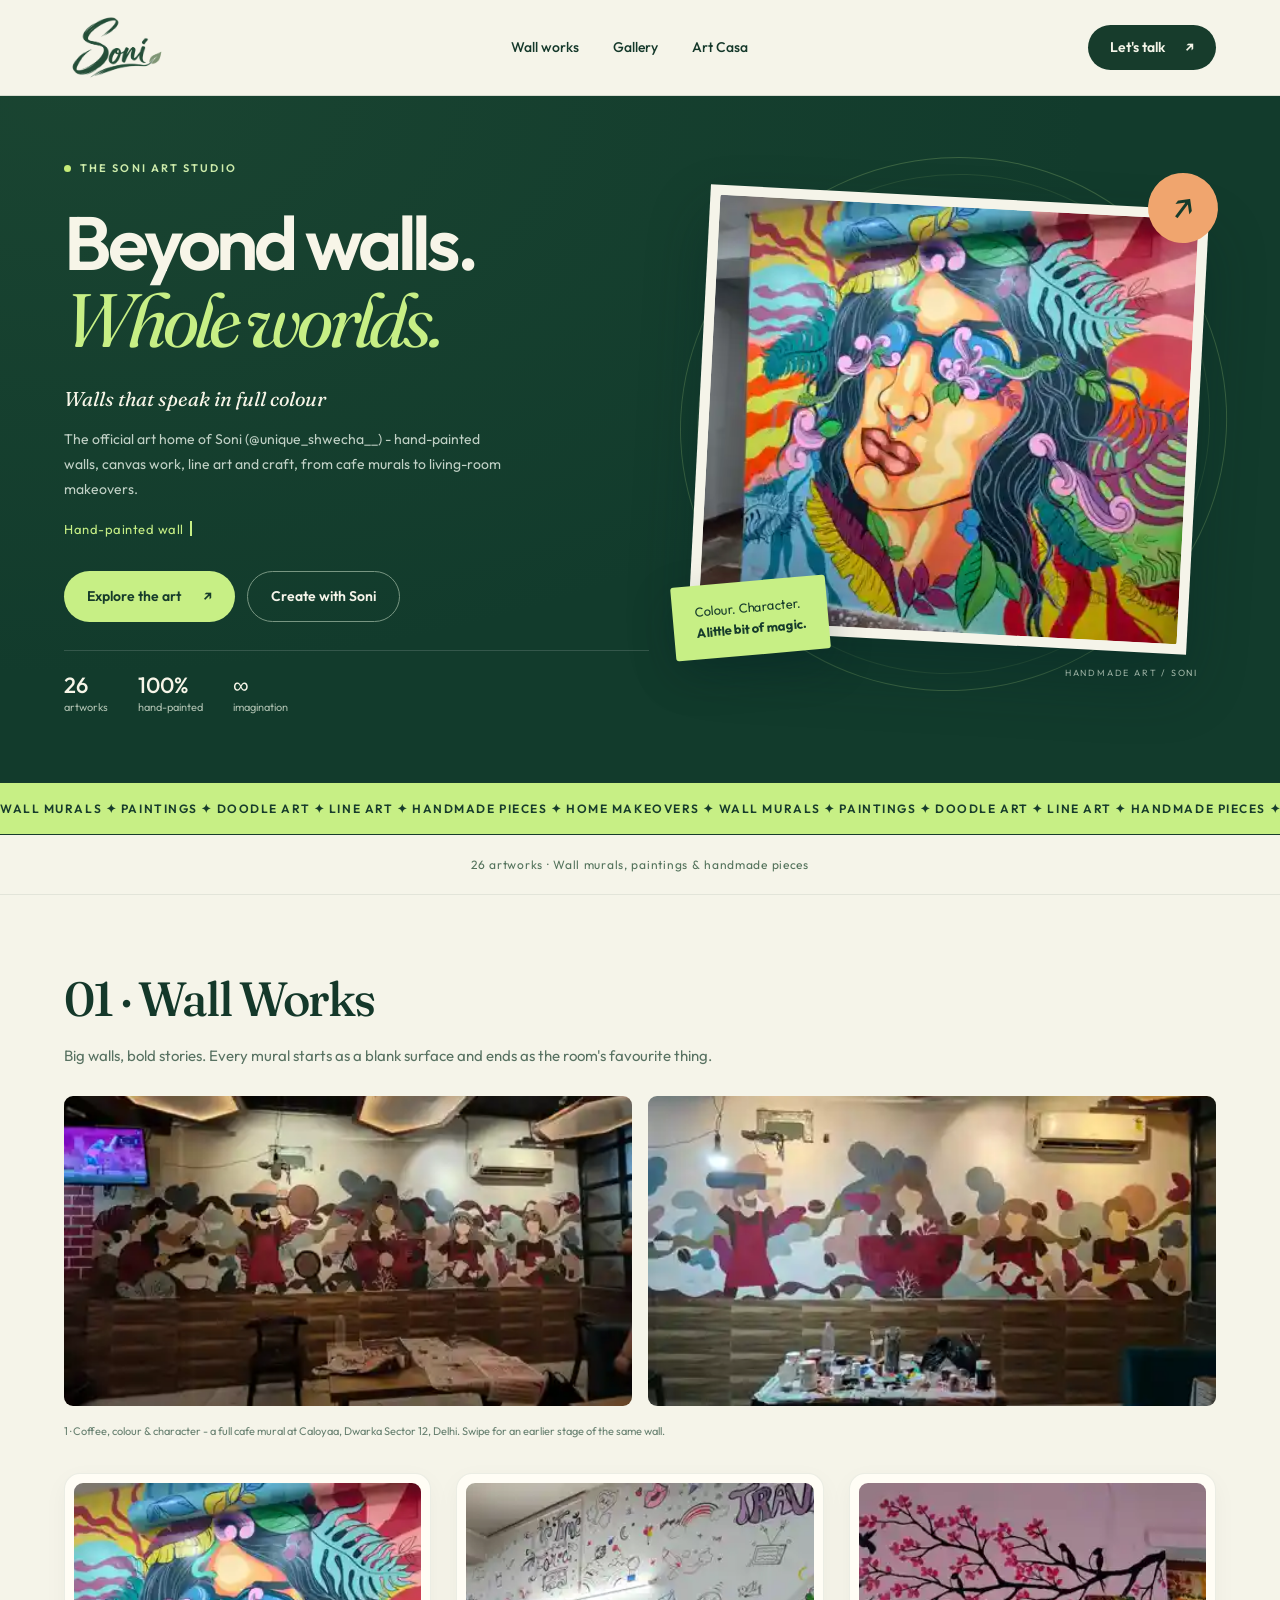
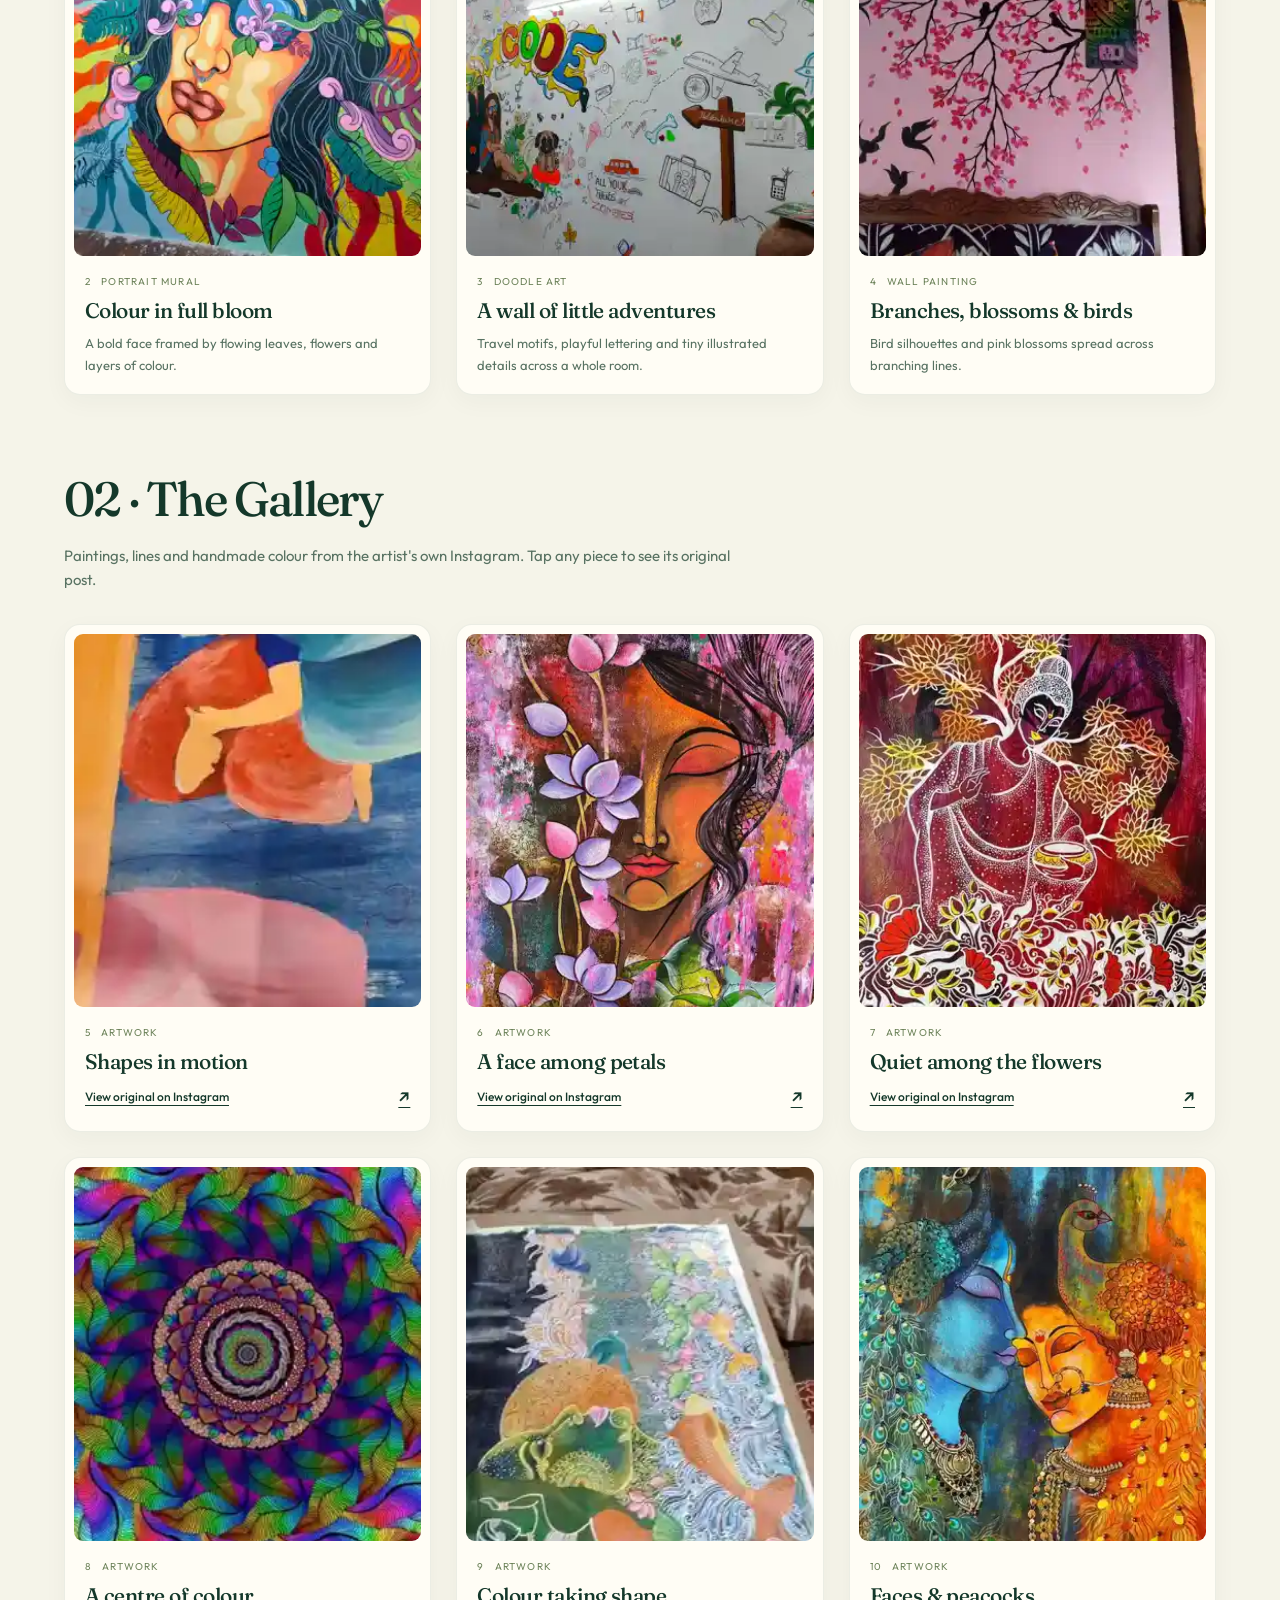
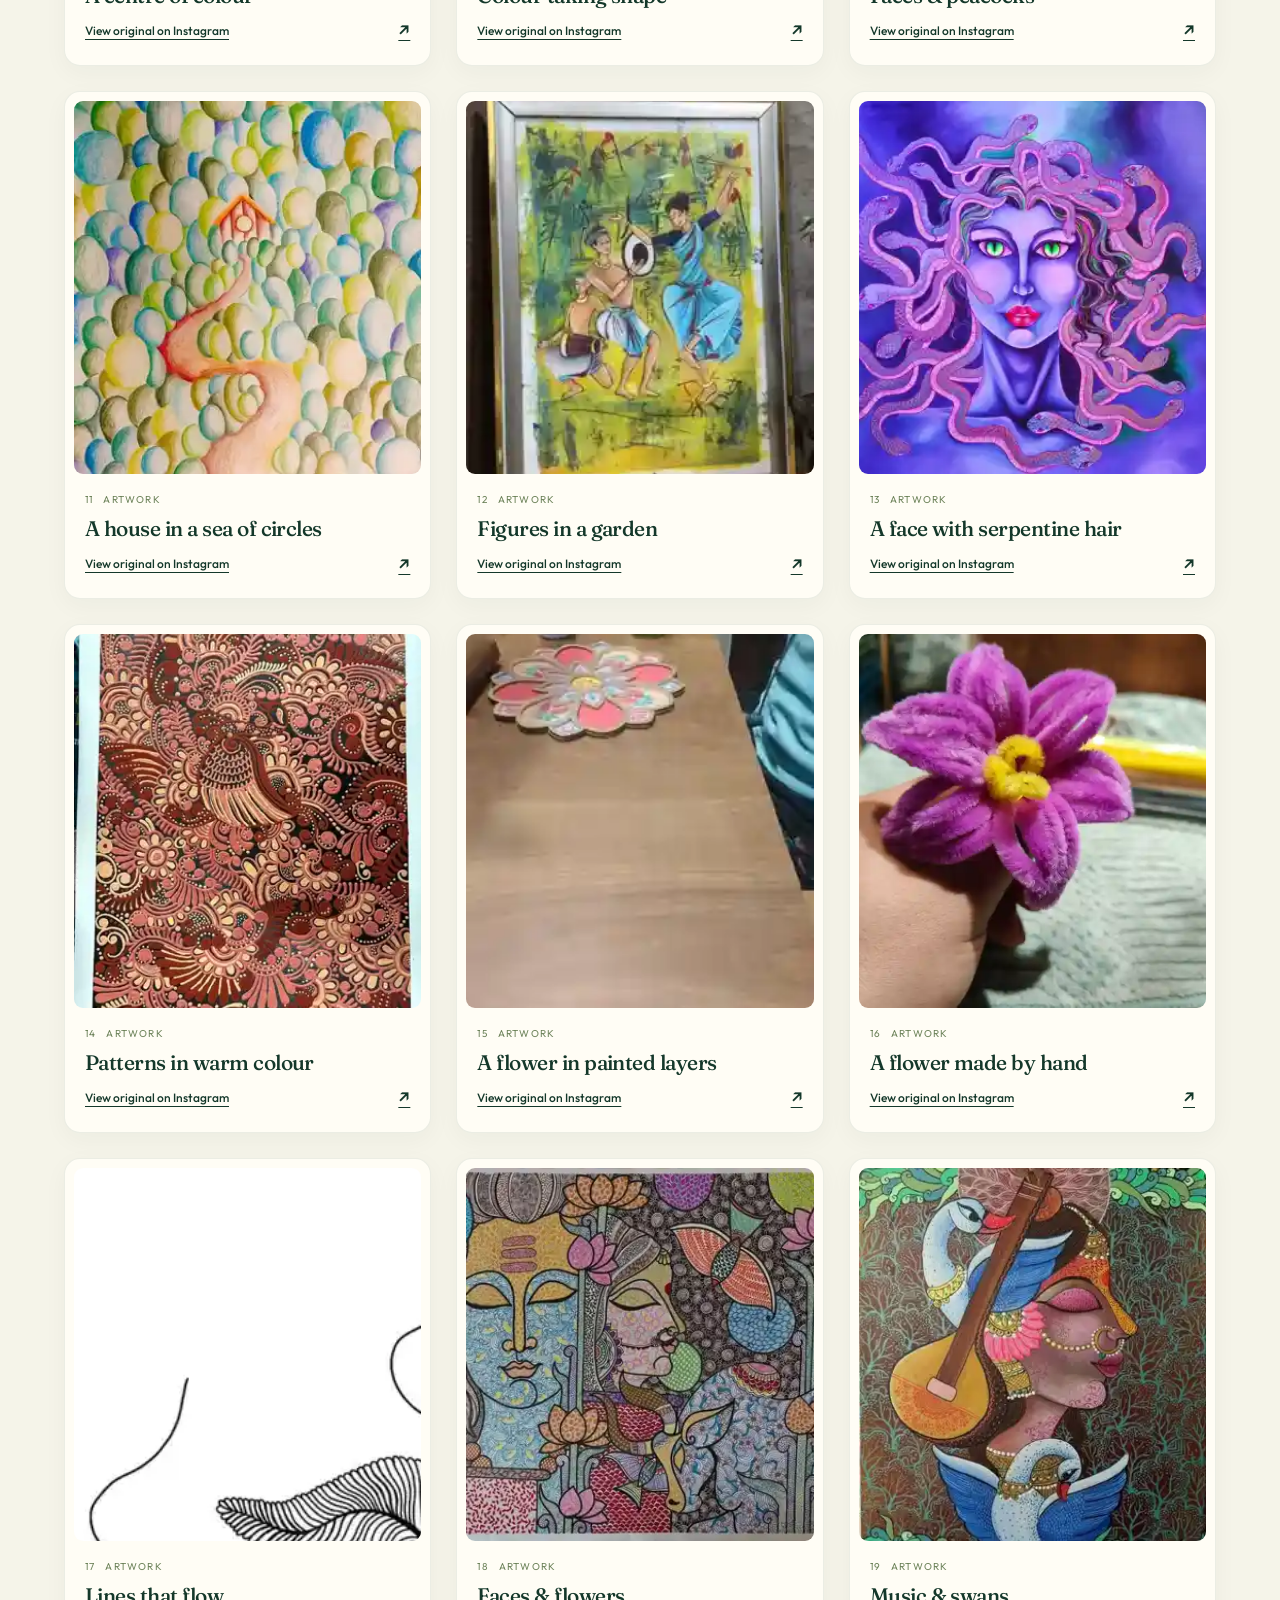
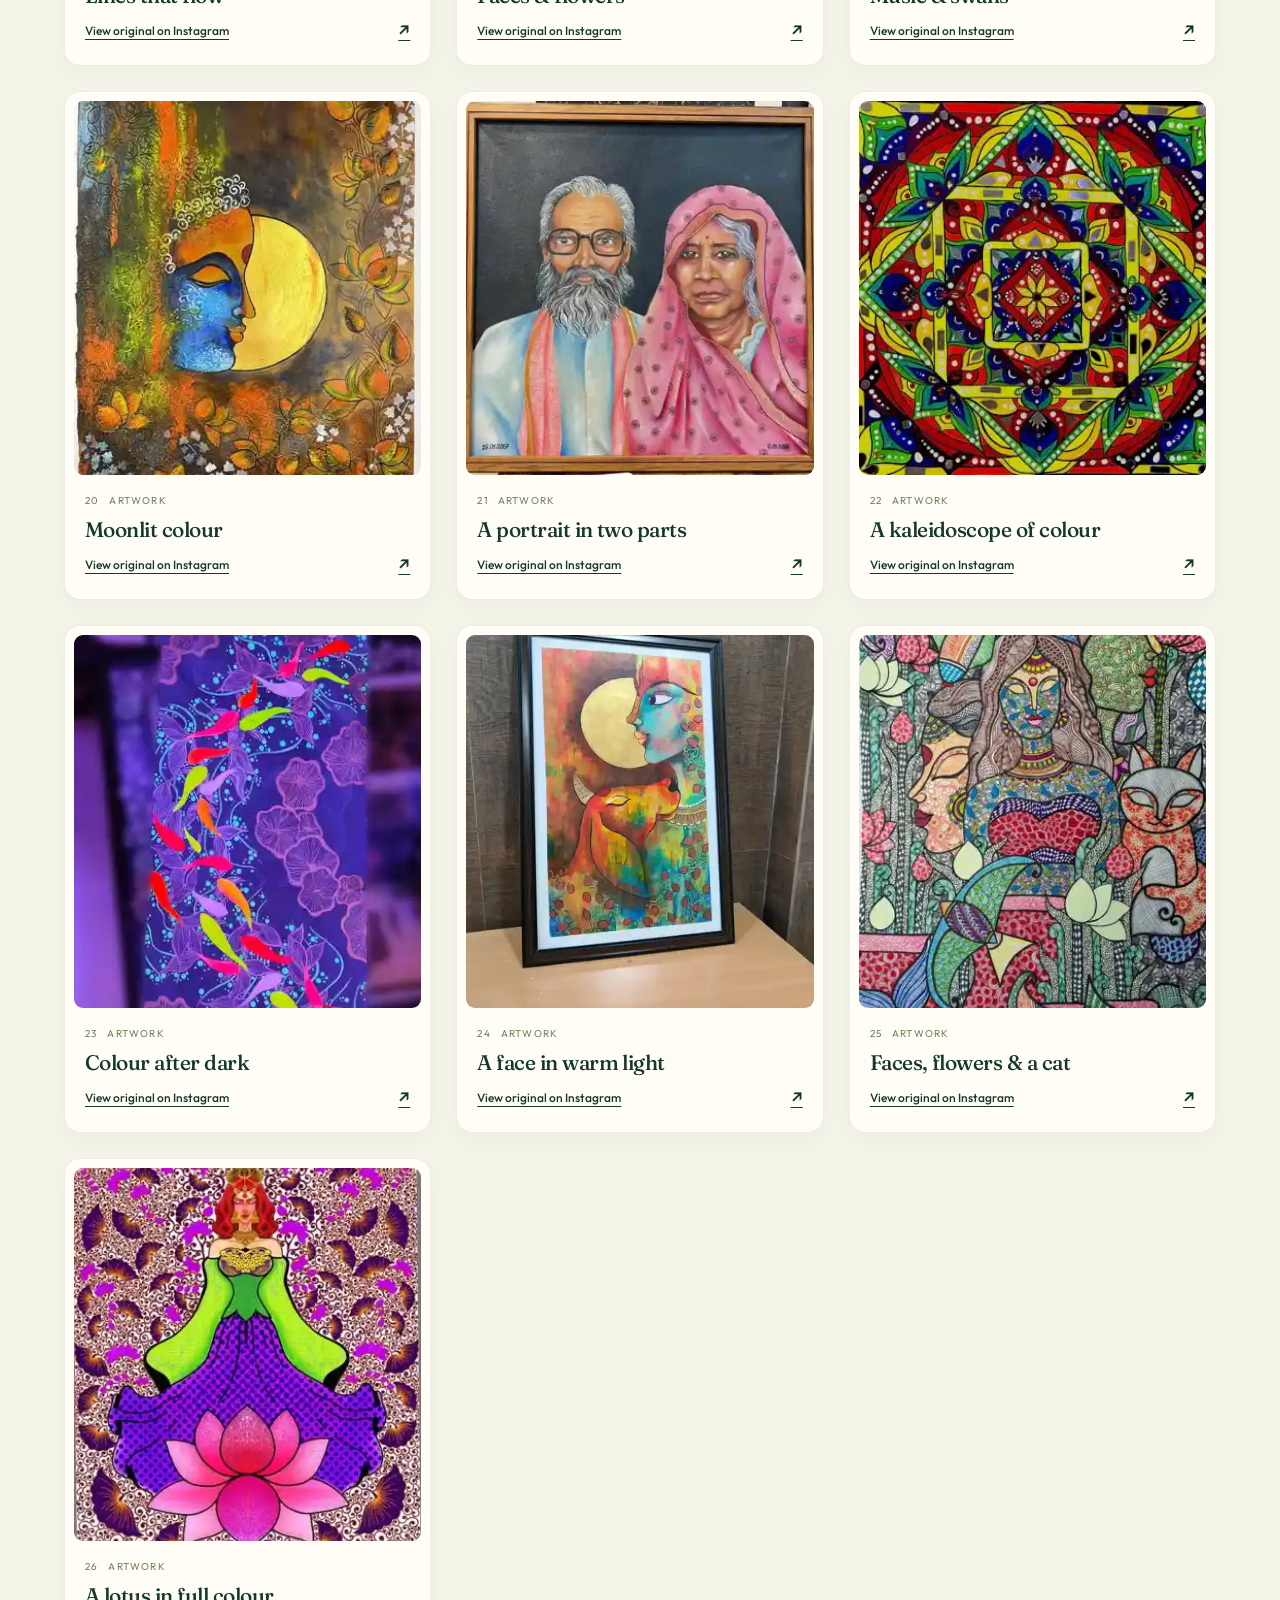
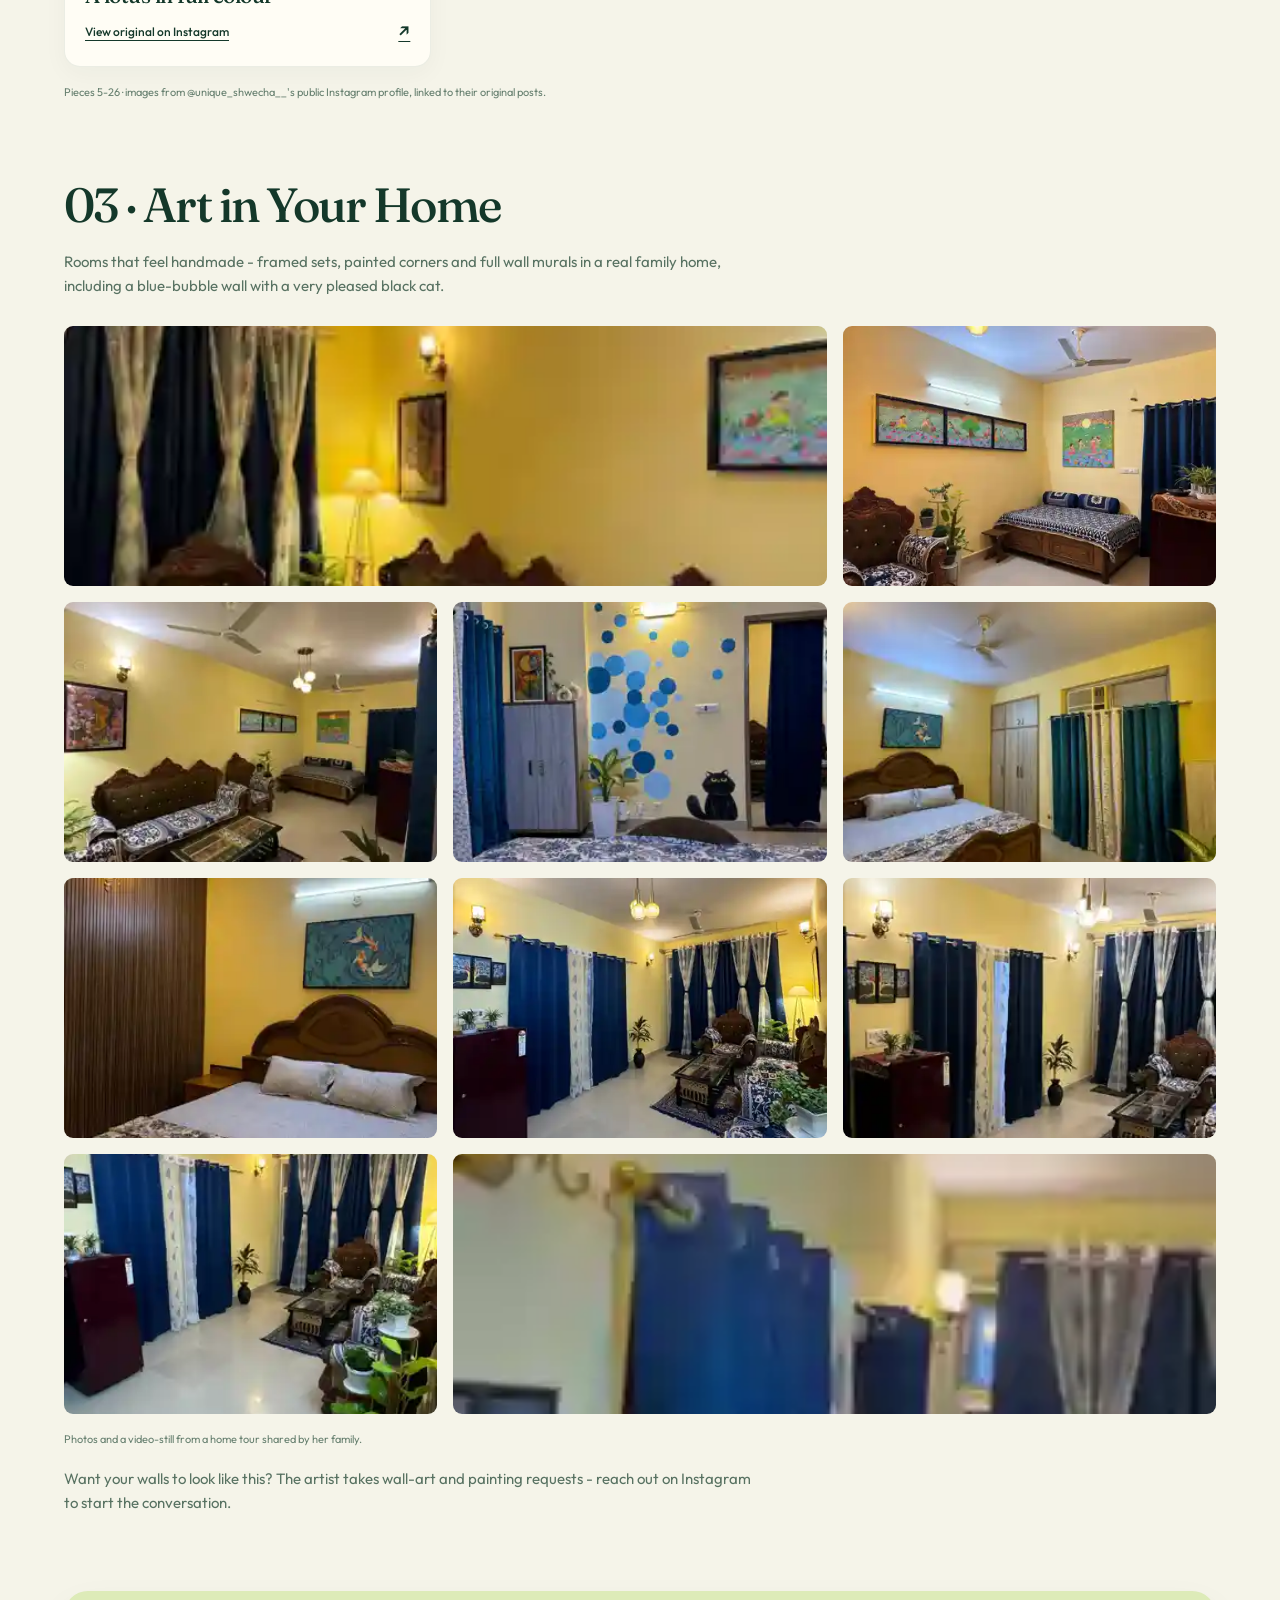
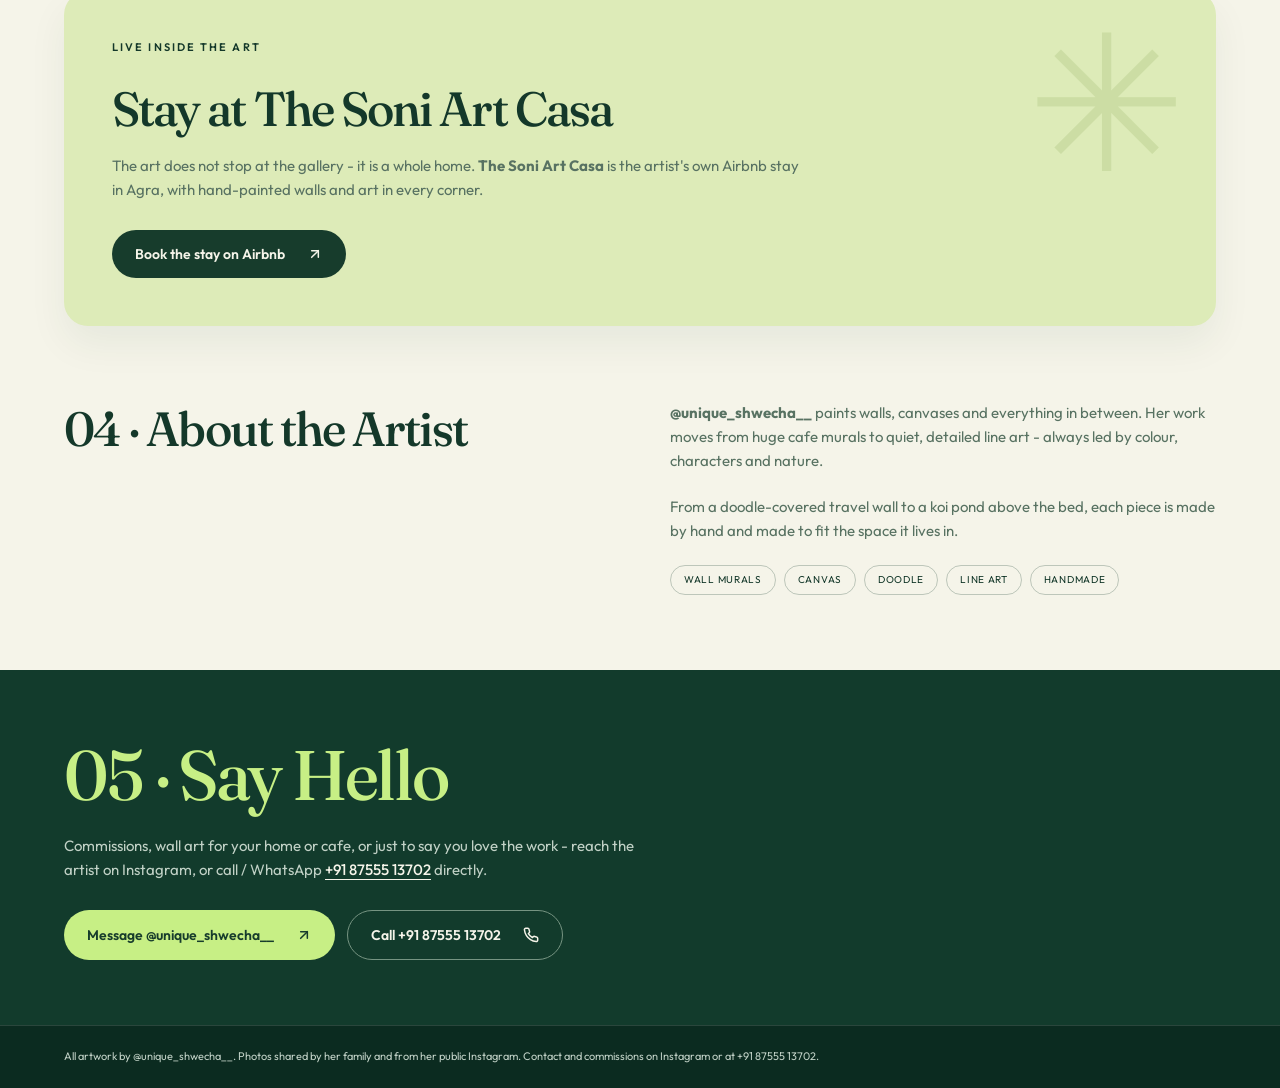
==== index.html @ 52cf46b2 "Redesign Soni as a bold editorial art studio" ====
<!doctype html>
<!DOCTYPE html>
<html lang="en"><head><meta charset="utf-8"/><meta content="width=device-width,initial-scale=1" name="viewport"/><meta content="Wall murals, paintings and handmade art by @unique_shwecha__. Explore 26 artworks and art in real homes." name="description"/><title>Soni | Art for extraordinary spaces</title><link href="[data-uri]" rel="icon" type="image/webp"/><!-- v4-soni-brand-motion-20260930 -->
<link href="https://fonts.googleapis.com" rel="preconnect"/>
<link crossorigin="" href="https://fonts.gstatic.com" rel="preconnect"/>
<link href="https://fonts.googleapis.com/css2?family=Fraunces:ital,opsz,wght@0,9..144,300..700;1,9..144,300..700&amp;family=Outfit:wght@300..800&amp;display=swap" rel="stylesheet"/>
<meta content="#14301f" name="theme-color"/>

<style>*{box-sizing:border-box}html{scroll-behavior:smooth;scroll-padding-top:100px}body{margin:0;background:#f5f4e9;color:#14382a;font-family:Outfit,Arial,sans-serif;font-size:16px;line-height:1.6;overflow-x:hidden}a{color:inherit}img{display:block;max-width:100%}h1,h2,p,figure{margin:0}button,a{-webkit-tap-highlight-color:transparent}a:focus-visible,button:focus-visible{outline:3px solid #9bd944;outline-offset:5px}.site{max-width:1600px;margin:auto}.nav{display:flex;align-items:center;justify-content:space-between;gap:28px;padding:15px 5%;height:96px;background:#f5f4e9;border-bottom:1px solid #173c2920;position:relative;z-index:5}.brand-logo{width:106px;height:65px;object-fit:contain;filter:none}.nav-links{display:flex;gap:34px;font-size:14px;font-weight:500}.nav a{text-decoration:none}.nav-links a:hover{color:#608a25}.nav-cta{font-weight:600;background:#173c2c;color:#f4f4e8;padding:11px 22px;border-radius:100px;display:flex;gap:20px;font-size:14px}.masthead{position:relative;background:#123b2c;color:#f7f5e8;padding:64px 5% 65px;display:grid;grid-template-columns:1.12fr 1fr;gap:45px;overflow:hidden;min-height:650px;align-items:center}.masthead:before{content:'';position:absolute;inset:0;background:radial-gradient(ellipse at 5% 0%,#3b6d4830,transparent 60%);pointer-events:none}.hero-copy{position:relative;z-index:2}.eyebrow{font-size:11px;font-weight:600;letter-spacing:.19em;text-transform:uppercase;display:flex;align-items:center;gap:9px}.eyebrow span{height:7px;width:7px;border-radius:50%;background:#c6ec78}.masthead .eyebrow{color:#ceecab;margin-bottom:26px}h1{font-family:Outfit,Arial,sans-serif;font-weight:600;font-size:clamp(48px,5.9vw,86px);line-height:1.02;letter-spacing:-.055em}h1 em{font-family:Fraunces,Georgia,serif;font-weight:400;color:#c7ef85;letter-spacing:-.055em}.hero-subtitle{font-family:Fraunces,Georgia,serif;font-size:20px;font-style:italic;margin:25px 0 12px}.file-intro{font-size:14px;line-height:1.8;color:#c1d1c6;max-width:450px}.type-line{font-size:13px;color:#c7ef85;margin:17px 0 0;min-height:24px;letter-spacing:.04em}.type-caret{display:inline-block;height:15px;width:2px;background:#c7ef85;margin-left:3px;vertical-align:-2px;animation:blink 1s steps(1) infinite}@keyframes blink{50%{opacity:0}}.hero-actions{display:flex;gap:12px;margin:28px 0}.button,.file-button{display:inline-flex;align-items:center;justify-content:center;gap:22px;padding:13px 23px;border-radius:100px;font-size:14px;font-weight:600;text-decoration:none;transition:transform .25s,background .25s;min-height:48px}.button:hover,.file-button:hover{transform:translateY(-3px)}.lime{background:#c7ef85;color:#173c2b}.outline{border:1px solid #789682;color:#f5f4e9}.hero-facts{display:flex;gap:30px;border-top:1px solid #ffffff25;padding-top:20px;color:#adbfaf;font-size:11px}.hero-facts b{display:block;font-size:22px;color:#f7f5e8;font-weight:500;line-height:1.3}.hero-visual{position:relative;isolation:isolate;min-width:0;margin:10px 18px 10px 5px}.art-frame{position:relative;padding:10px;background:#f5f4e9;transform:rotate(3deg);box-shadow:0 30px 60px #001f2350;animation:float 8s ease-in-out infinite}.hero-art{width:100%;height:425px;object-fit:cover;border-radius:2px}.orbit{position:absolute;width:110%;height:110%;border:1px solid #a3ca7a45;border-radius:50%;left:-4%;top:-8%;transform:rotate(-20deg);z-index:-1}.orbit:before{content:'';position:absolute;inset:16px;border:1px solid #a3ca7a20;border-radius:50%}.floating-label{position:absolute;bottom:25px;left:-26px;background:#c7ef85;padding:16px 22px;box-shadow:0 15px 40px #001f2340;color:#173c2c;font-size:13px;line-height:1.6;transform:rotate(-5deg);border-radius:3px}.visual-caption{display:block;font-size:9px;letter-spacing:.2em;color:#b8cdbb;margin-top:24px;text-align:right}.round-link{position:absolute;top:-24px;right:-20px;width:70px;height:70px;border-radius:50%;background:#f0a56e;color:#173c2c;display:grid;place-items:center;font-size:35px;text-decoration:none;transform:rotate(-8deg)}@keyframes float{0%,100%{transform:rotate(3deg) translateY(0)}50%{transform:rotate(1deg) translateY(-9px)}}.marquee{background:#c7ef85;color:#173c2c;overflow:hidden;padding:16px 0;border-block:1px solid #173c2c}.track{display:flex;width:max-content;white-space:nowrap;animation:slide 32s linear infinite;font-size:12px;font-weight:600;letter-spacing:.13em;text-transform:uppercase}.marquee:hover .track{animation-play-state:paused}@keyframes slide{to{transform:translateX(-50%)}}.collection-fact{font-size:12px;text-align:center;letter-spacing:.06em;padding:20px;border-bottom:1px solid #14382a15;color:#53725b}.collection-section{padding:76px 5% 0;scroll-margin-top:25px}.file-group-heading{font-family:Fraunces,Georgia,serif;font-size:clamp(30px,4vw,48px);font-weight:500;line-height:1.15;letter-spacing:-.04em}.file-group>.file-p{font-size:15px;color:#587262;max-width:700px;margin:18px 0 28px}.file-recommendations{display:grid;grid-template-columns:repeat(3,minmax(0,1fr));gap:25px;align-items:start;margin-top:32px}.art-card{overflow:hidden;border-radius:16px;background:#fffdf5;box-shadow:0 7px 24px #173c2c0a;border:1px solid #173c2c15;transition:transform .4s,box-shadow .4s}.art-card:hover{transform:translateY(-7px);box-shadow:0 20px 35px #173c2c20}.file-recommendation-photos{padding:9px 9px 0}.file-photos{display:grid;gap:16px;grid-template-columns:repeat(2,minmax(0,1fr));width:100%;margin:0}.art-card .file-photos{display:block}.file-photos img{width:100%;border-radius:9px;height:auto;cursor:zoom-in}.art-card .file-photos img{aspect-ratio:4/4.3;object-fit:cover;background:#e5e7d5}.file-recommendation-header{padding:18px 20px 0}.file-recommendation-meta{display:flex;gap:10px;align-items:center;font-size:10px;text-transform:uppercase;letter-spacing:.12em;color:#6d835a;margin-bottom:7px}.file-recommendation-number{font-size:10px}.file-recommendation-title{font-family:Fraunces,Georgia,serif;line-height:1.25;font-size:21px;font-weight:500;letter-spacing:-.025em}.file-recommendation-content{padding:8px 20px 18px;font-size:13px;color:#587262;line-height:1.7}.file-recommendation-content:empty{padding:4px}.file-recommendation-links{padding:0 20px 20px}.file-link{font-size:12px;text-underline-offset:4px;font-weight:500}.file-recommendation-links .file-link{display:flex;align-items:center;justify-content:space-between}.file-recommendation-links .file-link:after{content:'↗';font-size:18px}.file-caption{font-size:11px;color:#678070;margin-top:16px;line-height:1.7}.file-group>.file-photos img{height:310px;object-fit:cover}.file-group>.file-photos{margin-top:28px}#home>.file-photos{grid-template-columns:repeat(3,minmax(0,1fr))}#home>.file-photos img{height:260px}#home>.file-photos img:first-child{grid-column:span 2}#home>.file-photos img:last-child{grid-column:span 2}.stay-panel{margin:76px 5% 0;padding:48px;border-radius:24px;background:#ddebb8;position:relative;overflow:hidden;box-shadow:0 18px 38px #173c2c10}.stay-panel:after{content:'✳';position:absolute;right:30px;top:15px;font-size:190px;line-height:1;color:#85a55230;pointer-events:none}.stay-panel .eyebrow{margin-bottom:24px}.stay-panel .file-group-heading,.stay-panel .file-p{position:relative;z-index:1;max-width:700px}.stay-panel .file-button{background:#173c2c;color:#f5f4e9}.say-hello-actions{display:flex;gap:12px;flex-wrap:wrap}.file-button svg{width:16px;height:16px;flex-shrink:0}.about-panel{padding:75px 5%;display:grid;grid-template-columns:1fr 1fr;gap:10px 60px}.about-panel h2{grid-row:span 3}.about-panel .file-p{margin:0 0 12px}.chips{display:flex;gap:8px;flex-wrap:wrap}.chips span{border:1px solid #173c2c40;border-radius:30px;padding:6px 13px;font-size:10px;text-transform:uppercase;letter-spacing:.07em}.hello-panel{background:#123b2c;color:#f5f4e9;padding:65px 5%;position:relative;overflow:hidden}.hello-panel h2{font-size:clamp(42px,6vw,70px);color:#c7ef85}.hello-panel>.file-p{color:#c1d1c6;max-width:580px}.hello-panel .file-link{color:#f5f4e9;font-size:15px}.hello-panel .file-button{background:#c7ef85;color:#173c2c}.hello-panel .call-btn{background:transparent;color:#f5f4e9;border:1px solid #769482}.file-closing{padding:22px 5%;font-size:11px;color:#c1d1c6;background:#0b2b20;border-top:1px solid #ffffff20}.reveal{opacity:1}.js-motion .reveal{opacity:0;translate:0 26px;transition:opacity .7s var(--delay,0ms),translate .7s var(--delay,0ms),transform .4s,box-shadow .4s}.js-motion .reveal.visible{opacity:1;translate:0 0}.lightbox{border:0;border-radius:14px;padding:45px 16px 16px;background:#f5f4e9;width:min(900px,94vw);max-height:94vh;color:#173c2c}.lightbox::backdrop{background:#041c17de}.lightbox img{max-height:76vh;object-fit:contain;width:100%;border-radius:5px}.lightbox button{position:absolute;right:15px;top:10px;border:0;background:transparent;font-size:24px;color:#173c2c;cursor:pointer}.lightbox p{font-size:12px;margin-top:10px}.art-card:hover .file-photos img{filter:saturate(1.06)}
@media(min-width:1450px){.masthead{padding-block:80px}.hero-art{height:500px}}
@media(max-width:900px){.masthead{gap:20px;padding:50px 5%}.hero-art{height:350px}.hero-facts{gap:18px}.hero-actions{gap:8px}.button{padding:12px 16px;font-size:12px}.file-recommendations{gap:17px;grid-template-columns:repeat(2,minmax(0,1fr))}.file-group>.file-photos img{height:260px}#home>.file-photos img{height:220px}.nav-links{gap:20px}}
@media(max-width:600px){html{scroll-padding-top:20px}.nav{height:80px;padding:8px 6%}.brand-logo{width:90px;height:60px}.nav-links{display:none}.nav-cta{font-size:12px;padding:9px 17px}.masthead{padding:38px 6% 32px;display:flex;flex-direction:column;gap:35px;align-items:stretch;min-height:0}.masthead .eyebrow{font-size:9px;margin-bottom:20px}h1{font-size:54px;line-height:1.02}.hero-subtitle{font-size:18px;margin-top:20px}.file-intro{font-size:12px;line-height:1.8;max-width:none}.type-line{font-size:12px;margin-top:12px}.hero-actions{margin:22px 0}.button{font-size:12px;min-height:46px;padding:12px 18px}.hero-facts{gap:35px;font-size:10px;padding-top:17px}.hero-facts b{font-size:21px}.hero-visual{margin:0 14px 15px 8px}.hero-art{height:330px}.floating-label{left:-14px;bottom:30px;padding:12px 16px;font-size:11px}.round-link{width:52px;height:52px;top:-18px;right:-16px;font-size:26px}.visual-caption{font-size:8px;margin-top:20px}.marquee{padding:13px 0}.track{font-size:10px}.collection-fact{font-size:10px;padding:18px 12px}.collection-section{padding:48px 5% 0}.file-group-heading{font-size:32px}.file-group>.file-p{font-size:13px;margin:14px 0 20px}.file-recommendations{gap:12px;margin-top:24px}.art-card{border-radius:12px}.file-recommendation-photos{padding:6px 6px 0}.art-card .file-photos img{border-radius:7px;aspect-ratio:3/4}.file-recommendation-header{padding:12px 12px 0}.file-recommendation-title{font-size:16px;line-height:1.3}.file-recommendation-meta{font-size:8px;letter-spacing:.05em;gap:6px;margin-bottom:5px}.file-recommendation-number{font-size:8px}.file-recommendation-content{font-size:11px;padding:7px 12px 12px}.file-recommendation-links{padding:0 12px 14px}.file-link{font-size:10px}.file-recommendation-links .file-link{display:block}.file-recommendation-links .file-link:after{margin-left:5px;font-size:12px}.file-photos{gap:10px}.file-group>.file-photos img{height:180px}.file-caption{font-size:10px;margin-top:12px}#home>.file-photos{grid-template-columns:repeat(2,minmax(0,1fr))}#home>.file-photos img{height:200px}#home>.file-photos img:first-child,#home>.file-photos img:last-child{grid-column:span 2;height:255px}.stay-panel{margin:48px 5% 0;padding:30px 23px;border-radius:18px}.stay-panel .eyebrow{font-size:9px;margin-bottom:17px}.stay-panel:after{font-size:130px;right:-30px;top:20px}.file-button{font-size:12px;padding:13px 18px;min-height:46px}.about-panel{padding:48px 5%;display:block}.about-panel h2{margin-bottom:23px}.about-panel .file-p{margin:12px 0;font-size:13px}.chips{margin-top:20px}.hello-panel{padding:46px 6%}.hello-panel h2{font-size:44px}.hello-panel .file-p{font-size:13px}.hello-panel .say-hello-actions{flex-direction:column;align-items:flex-start}.file-closing{padding:20px 6%;font-size:10px}.js-motion .reveal{translate:0 15px}}
@media(prefers-reduced-motion:reduce){html{scroll-behavior:auto}*,*:before,*:after{animation:none!important;transition:none!important}.js-motion .reveal{opacity:1;translate:none}.type-caret{display:none}}
</style></head><body><main class="site" data-width="fluid"><nav class="nav"><a aria-label="Soni home" class="brand" href="#top"><img alt="Soni - artist brand logo" class="brand-logo" src="[data-uri]"/></a><div class="nav-links"><a href="#walls">Wall works</a><a href="#gallery">Gallery</a><a href="#stay">Art Casa</a></div><a class="nav-cta" href="#hello">Let's talk <span>↗</span></a></nav><header class="masthead" id="top"><div class="hero-copy"><p class="eyebrow"><span></span> THE SONI ART STUDIO</p><h1>Beyond walls.<br/><em>Whole worlds.</em></h1><p class="hero-subtitle">Walls that speak in full colour</p><div class="intro-slot"><p class="file-intro">The official art home of Soni (@unique_shwecha__)  -  hand-painted walls, canvas work, line art and craft, from cafe murals to living-room makeovers.</p></div><div class="type-slot"><p class="type-line">Hand-painted <span id="typeword">wall murals</span><span class="type-caret"></span></p></div><div class="hero-actions"><a class="button lime" href="#gallery">Explore the art <span>↗</span></a><a class="button outline" href="#hello">Create with Soni</a></div><div class="hero-facts"><span><b>26</b> artworks</span><span><b>100%</b> hand-painted</span><span><b>∞</b> imagination</span></div></div><div class="hero-visual"><div class="orbit"></div><div class="art-frame"><img alt="A colourful painted face surrounded by leaves and flowing floral shapes" class="hero-art" loading="eager" src="[data-uri]"/></div><div class="floating-label">Colour. Character.<br/><b>A little bit of magic.</b></div><span class="visual-caption">HANDMADE ART / SONI</span><a aria-label="Explore wall murals" class="round-link" href="#walls">↗</a></div></header><div class="marquee"><div class="track"><span>Wall Murals ✦ Paintings ✦ Doodle Art ✦ Line Art ✦ Handmade Pieces ✦ Home Makeovers ✦ </span><span>Wall Murals ✦ Paintings ✦ Doodle Art ✦ Line Art ✦ Handmade Pieces ✦ Home Makeovers ✦ </span></div></div><p class="collection-fact">26 artworks · Wall murals, paintings &amp; handmade pieces</p><section aria-labelledby=":r0:" class="file-group collection-section" id="walls"><h2 class="file-group-heading reveal" id=":r0:">01 · Wall Works</h2><p class="file-p">Big walls, bold stories. Every mural starts as a blank surface and ends as the room's favourite thing.</p><div aria-label="Cafe mural, finished and in progress" class="file-photos file-bleed" data-drag-scroll="" data-layout="strip" role="region" tabindex="0"><img alt="Completed coffee-themed mural on a Caloyaa cafe wall" decoding="async" loading="lazy" src="[data-uri]"/><img alt="The same cafe mural at an earlier painting stage, with paints on a table" decoding="async" loading="lazy" src="[data-uri]"/></div><p class="file-caption">1 · Coffee, colour &amp; character  -  a full cafe mural at Caloyaa, Dwarka Sector 12, Delhi. Swipe for an earlier stage of the same wall.</p><div class="file-recommendations"><section aria-labelledby=":r1:" class="art-card reveal" data-recommended="false" style="--delay:0ms"><figure class="file-recommendation-photos"><div aria-label="Photos of Colour in full bloom" class="file-photos is-single" data-drag-scroll="" data-layout="strip" role="region"><img alt="A colourful painted face surrounded by leaves and flowing floral shapes" decoding="async" loading="lazy" src="[data-uri]"/></div></figure><header class="file-recommendation-header"><div class="file-recommendation-meta"><span class="file-recommendation-number">2</span><p class="file-recommendation-eyebrow">Portrait mural</p></div><h2 class="file-recommendation-title" id=":r1:">Colour in full bloom</h2></header><div class="file-recommendation-content"><p class="file-p">A bold face framed by flowing leaves, flowers and layers of colour.</p></div></section><section aria-labelledby=":r2:" class="art-card reveal" data-recommended="false" style="--delay:65ms"><figure class="file-recommendation-photos"><div aria-label="Photos of A wall of little adventures" class="file-photos is-single" data-drag-scroll="" data-layout="strip" role="region"><img alt="Travel-themed doodle wall with an aeroplane, luggage, plants and colourful lettering" decoding="async" loading="lazy" src="[data-uri]"/></div></figure><header class="file-recommendation-header"><div class="file-recommendation-meta"><span class="file-recommendation-number">3</span><p class="file-recommendation-eyebrow">Doodle art</p></div><h2 class="file-recommendation-title" id=":r2:">A wall of little adventures</h2></header><div class="file-recommendation-content"><p class="file-p">Travel motifs, playful lettering and tiny illustrated details across a whole room.</p></div></section><section aria-labelledby=":r3:" class="art-card reveal" data-recommended="false" style="--delay:130ms"><figure class="file-recommendation-photos"><div aria-label="Photos of Branches, blossoms &amp; birds" class="file-photos is-single" data-drag-scroll="" data-layout="strip" role="region"><img alt="Dark painted branches with pink blossoms and birds across a pink wall" decoding="async" loading="lazy" src="[data-uri]"/></div></figure><header class="file-recommendation-header"><div class="file-recommendation-meta"><span class="file-recommendation-number">4</span><p class="file-recommendation-eyebrow">Wall painting</p></div><h2 class="file-recommendation-title" id=":r3:">Branches, blossoms &amp; birds</h2></header><div class="file-recommendation-content"><p class="file-p">Bird silhouettes and pink blossoms spread across branching lines.</p></div></section></div></section><section aria-labelledby=":r4:" class="file-group collection-section" id="gallery"><h2 class="file-group-heading reveal" id=":r4:">02 · The Gallery</h2><p class="file-p">Paintings, lines and handmade colour from the artist's own Instagram. Tap any piece to see its original post.</p><div class="file-recommendations"><section aria-labelledby=":r5:" class="art-card reveal" data-recommended="false" style="--delay:0ms"><figure class="file-recommendation-photos"><div aria-label="Photos of Shapes in motion" class="file-photos is-single" data-drag-scroll="" data-layout="strip" role="region"><img alt="A painted composition of flowing blue, green, orange and pink forms" decoding="async" loading="lazy" src="[data-uri]"/></div></figure><header class="file-recommendation-header"><div class="file-recommendation-meta"><span class="file-recommendation-number">5</span><p class="file-recommendation-eyebrow">Artwork</p></div><h2 class="file-recommendation-title" id=":r5:">Shapes in motion</h2></header><div class="file-recommendation-content"></div><footer class="file-recommendation-links"><a class="file-link" href="https://www.instagram.com/unique_shwecha__/reel/DXQ3TmPk6cC/" rel="noopener noreferrer" target="_blank">View original on Instagram</a></footer></section><section aria-labelledby=":r6:" class="art-card reveal" data-recommended="false" style="--delay:65ms"><figure class="file-recommendation-photos"><div aria-label="Photos of A face among petals" class="file-photos is-single" data-drag-scroll="" data-layout="strip" role="region"><img alt="An orange painted face framed by purple petals and black flowing hair" decoding="async" loading="lazy" src="[data-uri]"/></div></figure><header class="file-recommendation-header"><div class="file-recommendation-meta"><span class="file-recommendation-number">6</span><p class="file-recommendation-eyebrow">Artwork</p></div><h2 class="file-recommendation-title" id=":r6:">A face among petals</h2></header><div class="file-recommendation-content"></div><footer class="file-recommendation-links"><a class="file-link" href="https://www.instagram.com/unique_shwecha__/p/DTp8RSzkwNZ/" rel="noopener noreferrer" target="_blank">View original on Instagram</a></footer></section><section aria-labelledby=":r7:" class="art-card reveal" data-recommended="false" style="--delay:130ms"><figure class="file-recommendation-photos"><div aria-label="Photos of Quiet among the flowers" class="file-photos is-single" data-drag-scroll="" data-layout="strip" role="region"><img alt="A white-outlined seated figure holding a bowl among yellow leaves and red flowers" decoding="async" loading="lazy" src="[data-uri]"/></div></figure><header class="file-recommendation-header"><div class="file-recommendation-meta"><span class="file-recommendation-number">7</span><p class="file-recommendation-eyebrow">Artwork</p></div><h2 class="file-recommendation-title" id=":r7:">Quiet among the flowers</h2></header><div class="file-recommendation-content"></div><footer class="file-recommendation-links"><a class="file-link" href="https://www.instagram.com/unique_shwecha__/p/DSsU9X8E6F4/" rel="noopener noreferrer" target="_blank">View original on Instagram</a></footer></section><section aria-labelledby=":r8:" class="art-card reveal" data-recommended="false" style="--delay:0ms"><figure class="file-recommendation-photos"><div aria-label="Photos of A centre of colour" class="file-photos is-single" data-drag-scroll="" data-layout="strip" role="region"><img alt="A circular mandala surrounded by rainbow-coloured flowing leaf patterns" decoding="async" loading="lazy" src="[data-uri]"/></div></figure><header class="file-recommendation-header"><div class="file-recommendation-meta"><span class="file-recommendation-number">8</span><p class="file-recommendation-eyebrow">Artwork</p></div><h2 class="file-recommendation-title" id=":r8:">A centre of colour</h2></header><div class="file-recommendation-content"></div><footer class="file-recommendation-links"><a class="file-link" href="https://www.instagram.com/unique_shwecha__/reel/DSmfgyzE5hE/" rel="noopener noreferrer" target="_blank">View original on Instagram</a></footer></section><section aria-labelledby=":r9:" class="art-card reveal" data-recommended="false" style="--delay:65ms"><figure class="file-recommendation-photos"><div aria-label="Photos of Colour taking shape" class="file-photos is-single" data-drag-scroll="" data-layout="strip" role="region"><img alt="A painting in progress showing colourful figures and botanical details beside paint pots" decoding="async" loading="lazy" src="[data-uri]"/></div></figure><header class="file-recommendation-header"><div class="file-recommendation-meta"><span class="file-recommendation-number">9</span><p class="file-recommendation-eyebrow">Artwork</p></div><h2 class="file-recommendation-title" id=":r9:">Colour taking shape</h2></header><div class="file-recommendation-content"></div><footer class="file-recommendation-links"><a class="file-link" href="https://www.instagram.com/unique_shwecha__/reel/DSeKOfRE8Yi/" rel="noopener noreferrer" target="_blank">View original on Instagram</a></footer></section><section aria-labelledby=":ra:" class="art-card reveal" data-recommended="false" style="--delay:130ms"><figure class="file-recommendation-photos"><div aria-label="Photos of Faces &amp; peacocks" class="file-photos is-single" data-drag-scroll="" data-layout="strip" role="region"><img alt="Two painted faces with blue and orange peacocks against a colourful background" decoding="async" loading="lazy" src="[data-uri]"/></div></figure><header class="file-recommendation-header"><div class="file-recommendation-meta"><span class="file-recommendation-number">10</span><p class="file-recommendation-eyebrow">Artwork</p></div><h2 class="file-recommendation-title" id=":ra:">Faces &amp; peacocks</h2></header><div class="file-recommendation-content"></div><footer class="file-recommendation-links"><a class="file-link" href="https://www.instagram.com/unique_shwecha__/p/DR4o5qpk1lp/" rel="noopener noreferrer" target="_blank">View original on Instagram</a></footer></section><section aria-labelledby=":rb:" class="art-card reveal" data-recommended="false" style="--delay:0ms"><figure class="file-recommendation-photos"><div aria-label="Photos of A house in a sea of circles" class="file-photos is-single" data-drag-scroll="" data-layout="strip" role="region"><img alt="A hand holding a small orange house surrounded by green, yellow and blue circles" decoding="async" loading="lazy" src="[data-uri]"/></div></figure><header class="file-recommendation-header"><div class="file-recommendation-meta"><span class="file-recommendation-number">11</span><p class="file-recommendation-eyebrow">Artwork</p></div><h2 class="file-recommendation-title" id=":rb:">A house in a sea of circles</h2></header><div class="file-recommendation-content"></div><footer class="file-recommendation-links"><a class="file-link" href="https://www.instagram.com/unique_shwecha__/p/DQt1-NVE-wa/" rel="noopener noreferrer" target="_blank">View original on Instagram</a></footer></section><section aria-labelledby=":rc:" class="art-card reveal" data-recommended="false" style="--delay:65ms"><figure class="file-recommendation-photos"><div aria-label="Photos of Figures in a garden" class="file-photos is-single" data-drag-scroll="" data-layout="strip" role="region"><img alt="A framed painting of two figures surrounded by green foliage" decoding="async" loading="lazy" src="[data-uri]"/></div></figure><header class="file-recommendation-header"><div class="file-recommendation-meta"><span class="file-recommendation-number">12</span><p class="file-recommendation-eyebrow">Artwork</p></div><h2 class="file-recommendation-title" id=":rc:">Figures in a garden</h2></header><div class="file-recommendation-content"></div><footer class="file-recommendation-links"><a class="file-link" href="https://www.instagram.com/unique_shwecha__/reel/DPBWlzGk64i/" rel="noopener noreferrer" target="_blank">View original on Instagram</a></footer></section><section aria-labelledby=":rd:" class="art-card reveal" data-recommended="false" style="--delay:130ms"><figure class="file-recommendation-photos"><div aria-label="Photos of A face with serpentine hair" class="file-photos is-single" data-drag-scroll="" data-layout="strip" role="region"><img alt="A purple and blue painted face surrounded by pink flowing snake shapes" decoding="async" loading="lazy" src="[data-uri]"/></div></figure><header class="file-recommendation-header"><div class="file-recommendation-meta"><span class="file-recommendation-number">13</span><p class="file-recommendation-eyebrow">Artwork</p></div><h2 class="file-recommendation-title" id=":rd:">A face with serpentine hair</h2></header><div class="file-recommendation-content"></div><footer class="file-recommendation-links"><a class="file-link" href="https://www.instagram.com/unique_shwecha__/p/DOVE0FeE6CM/" rel="noopener noreferrer" target="_blank">View original on Instagram</a></footer></section><section aria-labelledby=":re:" class="art-card reveal" data-recommended="false" style="--delay:0ms"><figure class="file-recommendation-photos"><div aria-label="Photos of Patterns in warm colour" class="file-photos is-single" data-drag-scroll="" data-layout="strip" role="region"><img alt="An orange and black painting filled with curling floral patterns" decoding="async" loading="lazy" src="[data-uri]"/></div></figure><header class="file-recommendation-header"><div class="file-recommendation-meta"><span class="file-recommendation-number">14</span><p class="file-recommendation-eyebrow">Artwork</p></div><h2 class="file-recommendation-title" id=":re:">Patterns in warm colour</h2></header><div class="file-recommendation-content"></div><footer class="file-recommendation-links"><a class="file-link" href="https://www.instagram.com/unique_shwecha__/p/DOS2qXik3vc/" rel="noopener noreferrer" target="_blank">View original on Instagram</a></footer></section><section aria-labelledby=":rf:" class="art-card reveal" data-recommended="false" style="--delay:65ms"><figure class="file-recommendation-photos"><div aria-label="Photos of A flower in painted layers" class="file-photos is-single" data-drag-scroll="" data-layout="strip" role="region"><img alt="A multicoloured flower-shaped painted decorative piece beside paint jars" decoding="async" loading="lazy" src="[data-uri]"/></div></figure><header class="file-recommendation-header"><div class="file-recommendation-meta"><span class="file-recommendation-number">15</span><p class="file-recommendation-eyebrow">Artwork</p></div><h2 class="file-recommendation-title" id=":rf:">A flower in painted layers</h2></header><div class="file-recommendation-content"></div><footer class="file-recommendation-links"><a class="file-link" href="https://www.instagram.com/unique_shwecha__/reel/DYCjxR6zjXk/" rel="noopener noreferrer" target="_blank">View original on Instagram</a></footer></section><section aria-labelledby=":rg:" class="art-card reveal" data-recommended="false" style="--delay:130ms"><figure class="file-recommendation-photos"><div aria-label="Photos of A flower made by hand" class="file-photos is-single" data-drag-scroll="" data-layout="strip" role="region"><img alt="A purple handmade flower with a yellow centre" decoding="async" loading="lazy" src="[data-uri]"/></div></figure><header class="file-recommendation-header"><div class="file-recommendation-meta"><span class="file-recommendation-number">16</span><p class="file-recommendation-eyebrow">Artwork</p></div><h2 class="file-recommendation-title" id=":rg:">A flower made by hand</h2></header><div class="file-recommendation-content"></div><footer class="file-recommendation-links"><a class="file-link" href="https://www.instagram.com/unique_shwecha__/p/DQzTfpPEy7b/" rel="noopener noreferrer" target="_blank">View original on Instagram</a></footer></section><section aria-labelledby=":rh:" class="art-card reveal" data-recommended="false" style="--delay:0ms"><figure class="file-recommendation-photos"><div aria-label="Photos of Lines that flow" class="file-photos is-single" data-drag-scroll="" data-layout="strip" role="region"><img alt="A black line illustration with curved forms and repeated fine lines" decoding="async" loading="lazy" src="[data-uri]"/></div></figure><header class="file-recommendation-header"><div class="file-recommendation-meta"><span class="file-recommendation-number">17</span><p class="file-recommendation-eyebrow">Artwork</p></div><h2 class="file-recommendation-title" id=":rh:">Lines that flow</h2></header><div class="file-recommendation-content"></div><footer class="file-recommendation-links"><a class="file-link" href="https://www.instagram.com/unique_shwecha__/reel/DQ69HrJE6aN/" rel="noopener noreferrer" target="_blank">View original on Instagram</a></footer></section><section aria-labelledby=":ri:" class="art-card reveal" data-recommended="false" style="--delay:65ms"><figure class="file-recommendation-photos"><div aria-label="Photos of Faces &amp; flowers" class="file-photos is-single" data-drag-scroll="" data-layout="strip" role="region"><img alt="Two stylised faces within a detailed botanical painting" decoding="async" loading="lazy" src="[data-uri]"/></div></figure><header class="file-recommendation-header"><div class="file-recommendation-meta"><span class="file-recommendation-number">18</span><p class="file-recommendation-eyebrow">Artwork</p></div><h2 class="file-recommendation-title" id=":ri:">Faces &amp; flowers</h2></header><div class="file-recommendation-content"></div><footer class="file-recommendation-links"><a class="file-link" href="https://www.instagram.com/unique_shwecha__/p/DVWWfAik3lG/" rel="noopener noreferrer" target="_blank">View original on Instagram</a></footer></section><section aria-labelledby=":rj:" class="art-card reveal" data-recommended="false" style="--delay:130ms"><figure class="file-recommendation-photos"><div aria-label="Photos of Music &amp; swans" class="file-photos is-single" data-drag-scroll="" data-layout="strip" role="region"><img alt="A colourful painting of a figure with a stringed instrument and swans" decoding="async" loading="lazy" src="[data-uri]"/></div></figure><header class="file-recommendation-header"><div class="file-recommendation-meta"><span class="file-recommendation-number">19</span><p class="file-recommendation-eyebrow">Artwork</p></div><h2 class="file-recommendation-title" id=":rj:">Music &amp; swans</h2></header><div class="file-recommendation-content"></div><footer class="file-recommendation-links"><a class="file-link" href="https://www.instagram.com/unique_shwecha__/p/DT9gMsUE6cq/" rel="noopener noreferrer" target="_blank">View original on Instagram</a></footer></section><section aria-labelledby=":rk:" class="art-card reveal" data-recommended="false" style="--delay:0ms"><figure class="file-recommendation-photos"><div aria-label="Photos of Moonlit colour" class="file-photos is-single" data-drag-scroll="" data-layout="strip" role="region"><img alt="A painted blue face beside a yellow moon with floral details" decoding="async" loading="lazy" src="[data-uri]"/></div></figure><header class="file-recommendation-header"><div class="file-recommendation-meta"><span class="file-recommendation-number">20</span><p class="file-recommendation-eyebrow">Artwork</p></div><h2 class="file-recommendation-title" id=":rk:">Moonlit colour</h2></header><div class="file-recommendation-content"></div><footer class="file-recommendation-links"><a class="file-link" href="https://www.instagram.com/unique_shwecha__/p/DT5ddelE8sL/" rel="noopener noreferrer" target="_blank">View original on Instagram</a></footer></section><section aria-labelledby=":rl:" class="art-card reveal" data-recommended="false" style="--delay:65ms"><figure class="file-recommendation-photos"><div aria-label="Photos of A portrait in two parts" class="file-photos is-single" data-drag-scroll="" data-layout="strip" role="region"><img alt="A framed painted portrait of an older couple, one wearing glasses and the other a pink head covering" decoding="async" loading="lazy" src="[data-uri]"/></div></figure><header class="file-recommendation-header"><div class="file-recommendation-meta"><span class="file-recommendation-number">21</span><p class="file-recommendation-eyebrow">Artwork</p></div><h2 class="file-recommendation-title" id=":rl:">A portrait in two parts</h2></header><div class="file-recommendation-content"></div><footer class="file-recommendation-links"><a class="file-link" href="https://www.instagram.com/unique_shwecha__/p/DY9JwPiTC-J/" rel="noopener noreferrer" target="_blank">View original on Instagram</a></footer></section><section aria-labelledby=":rm:" class="art-card reveal" data-recommended="false" style="--delay:130ms"><figure class="file-recommendation-photos"><div aria-label="Photos of A kaleidoscope of colour" class="file-photos is-single" data-drag-scroll="" data-layout="strip" role="region"><img alt="A symmetrical painting of bright geometric shapes and leaf patterns" decoding="async" loading="lazy" src="[data-uri]"/></div></figure><header class="file-recommendation-header"><div class="file-recommendation-meta"><span class="file-recommendation-number">22</span><p class="file-recommendation-eyebrow">Artwork</p></div><h2 class="file-recommendation-title" id=":rm:">A kaleidoscope of colour</h2></header><div class="file-recommendation-content"></div><footer class="file-recommendation-links"><a class="file-link" href="https://www.instagram.com/unique_shwecha__/p/DV5RTBgk81_/" rel="noopener noreferrer" target="_blank">View original on Instagram</a></footer></section><section aria-labelledby=":rn:" class="art-card reveal" data-recommended="false" style="--delay:0ms"><figure class="file-recommendation-photos"><div aria-label="Photos of Colour after dark" class="file-photos is-single" data-drag-scroll="" data-layout="strip" role="region"><img alt="Bright pink, yellow and blue birds amid flowers against a purple background" decoding="async" loading="lazy" src="[data-uri]"/></div></figure><header class="file-recommendation-header"><div class="file-recommendation-meta"><span class="file-recommendation-number">23</span><p class="file-recommendation-eyebrow">Artwork</p></div><h2 class="file-recommendation-title" id=":rn:">Colour after dark</h2></header><div class="file-recommendation-content"></div><footer class="file-recommendation-links"><a class="file-link" href="https://www.instagram.com/unique_shwecha__/p/DUWN92gk3By/" rel="noopener noreferrer" target="_blank">View original on Instagram</a></footer></section><section aria-labelledby=":ro:" class="art-card reveal" data-recommended="false" style="--delay:65ms"><figure class="file-recommendation-photos"><div aria-label="Photos of A face in warm light" class="file-photos is-single" data-drag-scroll="" data-layout="strip" role="region"><img alt="A framed painting of a face beside a yellow circle with colourful floral details" decoding="async" loading="lazy" src="[data-uri]"/></div></figure><header class="file-recommendation-header"><div class="file-recommendation-meta"><span class="file-recommendation-number">24</span><p class="file-recommendation-eyebrow">Artwork</p></div><h2 class="file-recommendation-title" id=":ro:">A face in warm light</h2></header><div class="file-recommendation-content"></div><footer class="file-recommendation-links"><a class="file-link" href="https://www.instagram.com/unique_shwecha__/p/DUBcnENk83l/" rel="noopener noreferrer" target="_blank">View original on Instagram</a></footer></section><section aria-labelledby=":rp:" class="art-card reveal" data-recommended="false" style="--delay:130ms"><figure class="file-recommendation-photos"><div aria-label="Photos of Faces, flowers &amp; a cat" class="file-photos is-single" data-drag-scroll="" data-layout="strip" role="region"><img alt="A detailed painting of a seated figure, a white cat, flowers and leaf shapes" decoding="async" loading="lazy" src="[data-uri]"/></div></figure><header class="file-recommendation-header"><div class="file-recommendation-meta"><span class="file-recommendation-number">25</span><p class="file-recommendation-eyebrow">Artwork</p></div><h2 class="file-recommendation-title" id=":rp:">Faces, flowers &amp; a cat</h2></header><div class="file-recommendation-content"></div><footer class="file-recommendation-links"><a class="file-link" href="https://www.instagram.com/unique_shwecha__/p/DT2uKoYE-06/" rel="noopener noreferrer" target="_blank">View original on Instagram</a></footer></section><section aria-labelledby=":rq:" class="art-card reveal" data-recommended="false" style="--delay:0ms"><figure class="file-recommendation-photos"><div aria-label="Photos of A lotus in full colour" class="file-photos is-single" data-drag-scroll="" data-layout="strip" role="region"><img alt="A bright green and purple figure seated above a pink lotus against detailed patterns" decoding="async" loading="lazy" src="[data-uri]"/></div></figure><header class="file-recommendation-header"><div class="file-recommendation-meta"><span class="file-recommendation-number">26</span><p class="file-recommendation-eyebrow">Artwork</p></div><h2 class="file-recommendation-title" id=":rq:">A lotus in full colour</h2></header><div class="file-recommendation-content"></div><footer class="file-recommendation-links"><a class="file-link" href="https://www.instagram.com/unique_shwecha__/p/DTzfsWsk5cC/" rel="noopener noreferrer" target="_blank">View original on Instagram</a></footer></section></div><p class="file-caption">Pieces 5-26 · images from @unique_shwecha__'s public Instagram profile, linked to their original posts.</p></section><section aria-labelledby=":rr:" class="file-group collection-section" id="home"><h2 class="file-group-heading reveal" id=":rr:">03 · Art in Your Home</h2><p class="file-p">Rooms that feel handmade  -  framed sets, painted corners and full wall murals in a real family home, including a blue-bubble wall with a very pleased black cat.</p><div aria-label="Her artwork around a family home" class="file-photos file-bleed" data-drag-scroll="" data-layout="strip" role="region" tabindex="0"><img alt="Living room with a framed folk-art painting above a carved sofa" decoding="async" loading="lazy" src="[data-uri]"/><img alt="Framed folk-art series and a large nature painting in a sitting room" decoding="async" loading="lazy" src="[data-uri]"/><img alt="Living room wall with a large framed floral face painting" decoding="async" loading="lazy" src="[data-uri]"/><img alt="Bedroom wall painted with blue bubbles and a black cat" decoding="async" loading="lazy" src="[data-uri]"/><img alt="Bedroom with a framed koi fish painting above the bed" decoding="async" loading="lazy" src="[data-uri]"/><img alt="Close view of the koi fish painting above a wooden bed" decoding="async" loading="lazy" src="[data-uri]"/><img alt="Living room corner with framed tree paintings" decoding="async" loading="lazy" src="[data-uri]"/><img alt="Sitting area with a framed tree-of-life artwork series" decoding="async" loading="lazy" src="[data-uri]"/><img alt="Wide view of the living room styled with plants and framed art" decoding="async" loading="lazy" src="[data-uri]"/><img alt="A still from a video tour of the home, showing the living room and its artwork" decoding="async" loading="lazy" src="[data-uri]"/></div><p class="file-caption">Photos and a video-still from a home tour shared by her family.</p><p class="file-p">Want your walls to look like this? The artist takes wall-art and painting requests  -  reach out on Instagram to start the conversation.</p></section><section aria-labelledby="stay-casa" class="file-group stay-panel reveal" id="stay"><p class="eyebrow">LIVE INSIDE THE ART</p><h2 class="file-group-heading" id="stay-casa">Stay at The Soni Art Casa</h2><p class="file-p">The art does not stop at the gallery  -  it is a whole home. <strong>The Soni Art Casa</strong> is the artist's own Airbnb stay in Agra, with hand-painted walls and art in every corner.</p><div class="say-hello-actions"><a class="file-button" data-variant="primary" href="https://www.airbnb.co.in/rooms/1779952720169578008" rel="noopener noreferrer" target="_blank"><span>Book the stay on Airbnb</span><svg aria-hidden="true" fill="none" height="16" stroke="currentColor" stroke-linecap="round" stroke-linejoin="round" stroke-width="2.25" viewbox="0 0 24 24" width="16" xmlns="http://www.w3.org/2000/svg"><path d="M7 7h10v10"></path><path d="M7 17 17 7"></path></svg></a></div></section><section aria-labelledby=":rs:" class="file-group about-panel reveal" id="about"><h2 class="file-group-heading" id=":rs:">04 · About the Artist</h2><p class="file-p"><strong>@unique_shwecha__</strong> paints walls, canvases and everything in between. Her work moves from huge cafe murals to quiet, detailed line art  -  always led by colour, characters and nature.</p><p class="file-p">From a doodle-covered travel wall to a koi pond above the bed, each piece is made by hand and made to fit the space it lives in.</p><div class="chips"><span>Wall Murals</span><span>Canvas</span><span>Doodle</span><span>Line Art</span><span>Handmade</span></div></section><section aria-labelledby=":rt:" class="file-group hello-panel reveal" id="hello"><h2 class="file-group-heading" id=":rt:">05 · Say Hello</h2><p class="file-p">Commissions, wall art for your home or cafe, or just to say you love the work  -  reach the artist on Instagram, or call / WhatsApp <a class="file-link" href="tel:+918755513702" rel="noopener noreferrer" target="_blank">+91 87555 13702</a> directly.</p><div class="say-hello-actions"><a class="file-button" data-variant="primary" href="https://www.instagram.com/unique_shwecha__/" rel="noopener noreferrer" target="_blank"><span>Message @unique_shwecha__</span><svg aria-hidden="true" class="lucide lucide-arrow-up-right" fill="none" height="16" stroke="currentColor" stroke-linecap="round" stroke-linejoin="round" stroke-width="2.25" viewbox="0 0 24 24" width="16" xmlns="http://www.w3.org/2000/svg"><path d="M7 7h10v10"></path><path d="M7 17 17 7"></path></svg></a><a class="file-button call-btn" href="tel:+918755513702" rel="noopener noreferrer" target="_blank"><span>Call +91 87555 13702</span><svg aria-hidden="true" fill="none" height="16" stroke="currentColor" stroke-linecap="round" stroke-linejoin="round" stroke-width="2.25" viewbox="0 0 24 24" width="16" xmlns="http://www.w3.org/2000/svg"><path d="M22 16.92v3a2 2 0 0 1-2.18 2 19.79 19.79 0 0 1-8.63-3.07 19.5 19.5 0 0 1-6-6 19.79 19.79 0 0 1-3.07-8.67A2 2 0 0 1 4.11 2h3a2 2 0 0 1 2 1.72 12.84 12.84 0 0 0 .7 2.81 2 2 0 0 1-.45 2.11L8.09 9.91a16 16 0 0 0 6 6l1.27-1.27a2 2 0 0 1 2.11-.45 12.84 12.84 0 0 0 2.81.7A2 2 0 0 1 22 16.92z"></path></svg></a></div></section><footer class="file-closing">All artwork by @unique_shwecha__. Photos shared by her family and from her public Instagram. Contact and commissions on Instagram or at +91 87555 13702.</footer></main><script>(()=>{const reduced=matchMedia('(prefers-reduced-motion: reduce)').matches;
if(!reduced&&'IntersectionObserver' in window){document.documentElement.classList.add('js-motion');const io=new IntersectionObserver(es=>es.forEach(e=>{if(e.isIntersecting){e.target.classList.add('visible');io.unobserve(e.target)}}),{threshold:.08});document.querySelectorAll('.reveal').forEach(e=>io.observe(e))}
const el=document.getElementById('typeword');if(el&&!reduced){const words=['wall murals','canvas art','doodle art','line art','home makeovers'];let w=0,c=0,d=false;function tick(){el.textContent=words[w].slice(0,c);if(!d){c++;if(c>words[w].length){d=true;setTimeout(tick,1600);return}}else{c--;if(c<=0){d=false;c=0;w=(w+1)%words.length}}setTimeout(tick,d?38:85)}tick()}
const dialog=document.createElement('dialog');dialog.className='lightbox';dialog.innerHTML='<button aria-label="Close artwork">×</button><img alt=""><p></p>';document.body.append(dialog);dialog.querySelector('button').onclick=()=>dialog.close();dialog.addEventListener('click',e=>{if(e.target===dialog)dialog.close()});document.querySelectorAll('.file-photos img,.hero-art').forEach(im=>{im.tabIndex=0;im.setAttribute('role','button');im.setAttribute('aria-label','Enlarge: '+im.alt);const show=()=>{dialog.querySelector('img').src=im.src;dialog.querySelector('img').alt=im.alt;dialog.querySelector('p').textContent=im.alt;dialog.showModal()};im.onclick=show;im.onkeydown=e=>{if(e.key==='Enter'||e.key===' '){e.preventDefault();show()}}});
})();
</script></body></html>
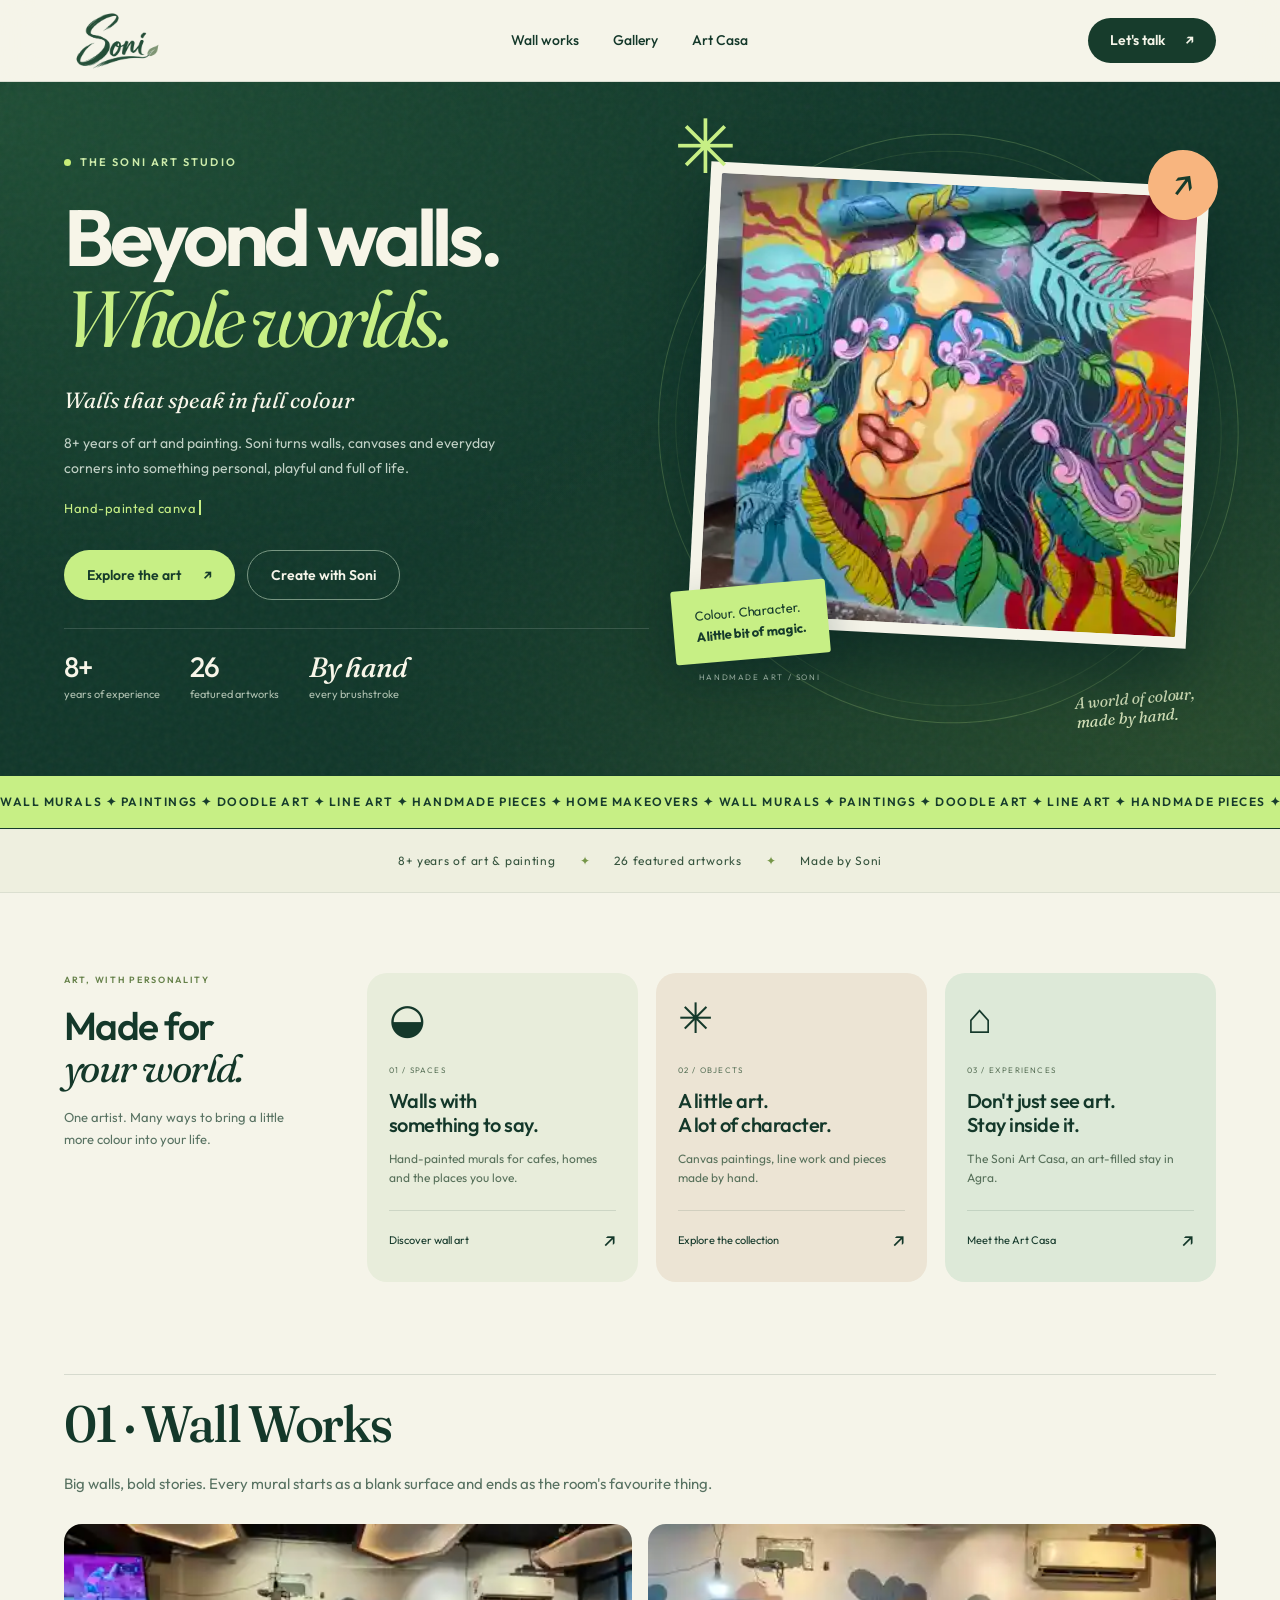
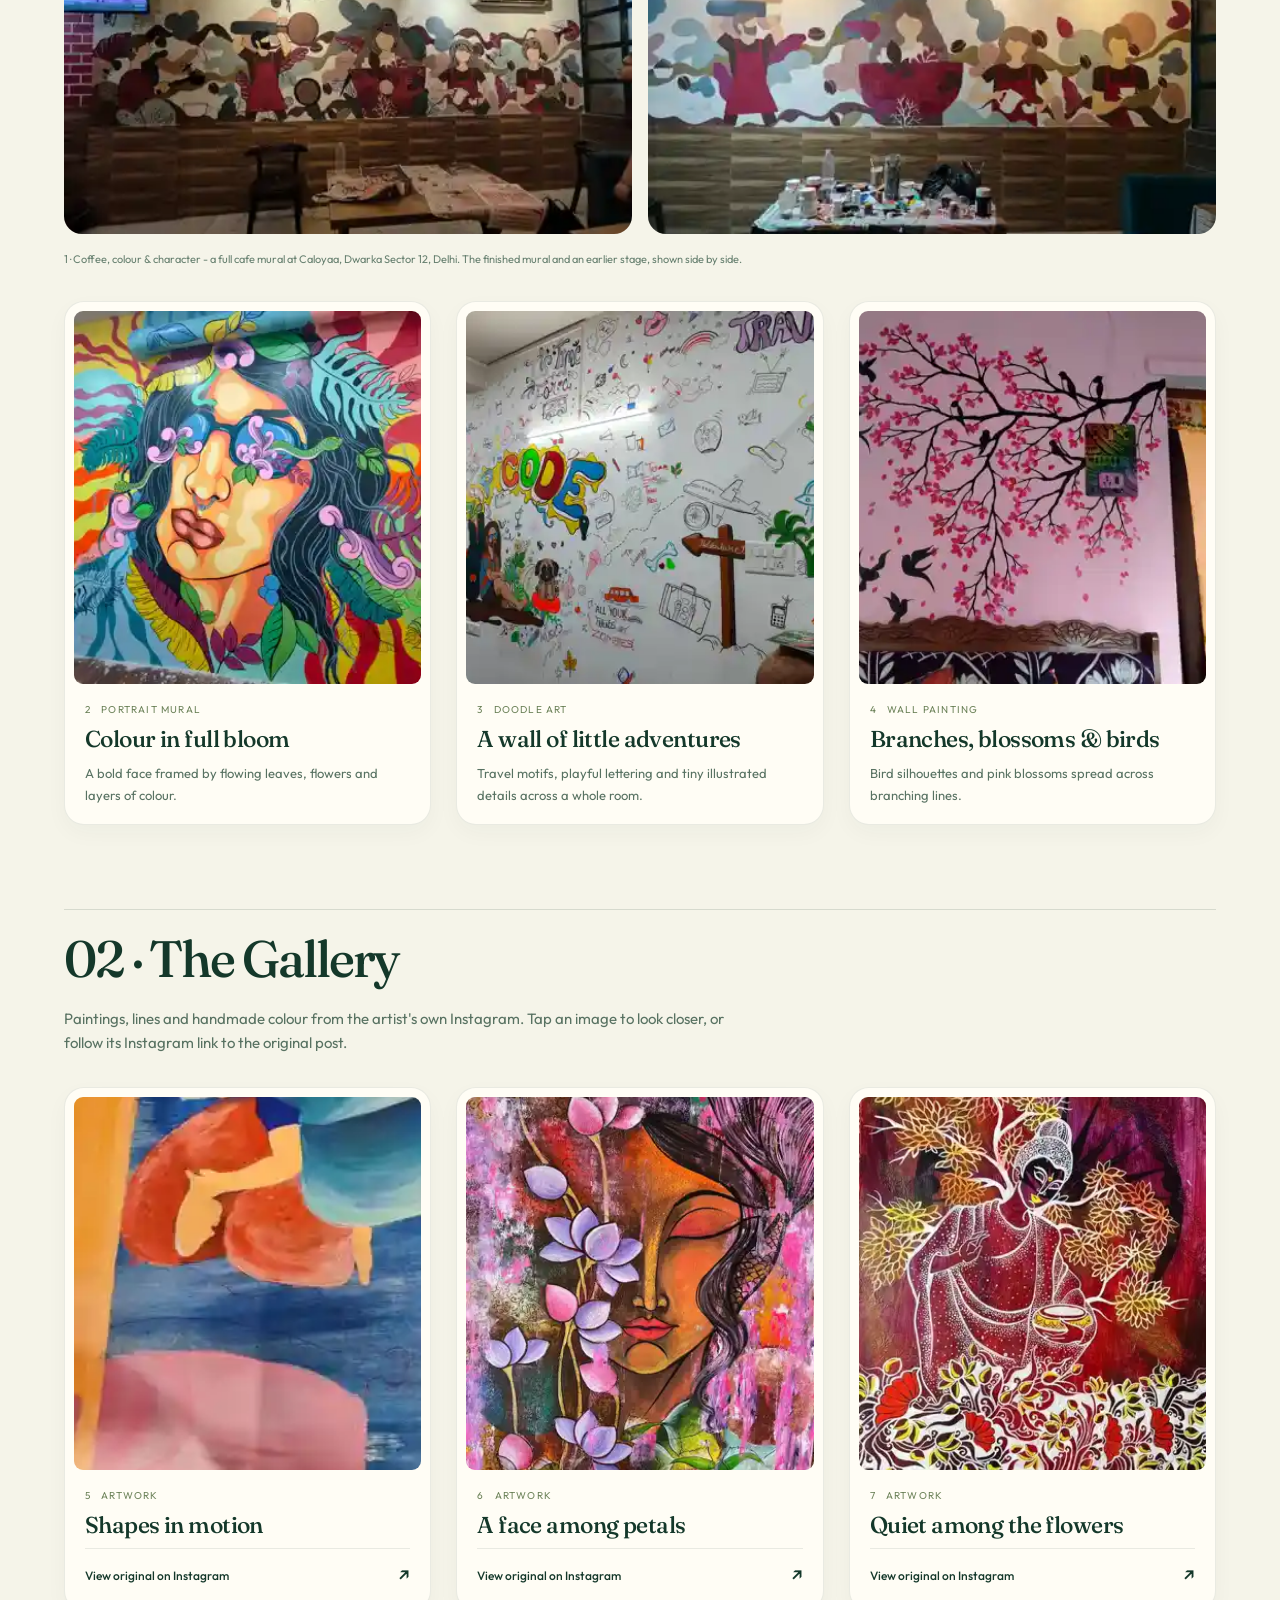
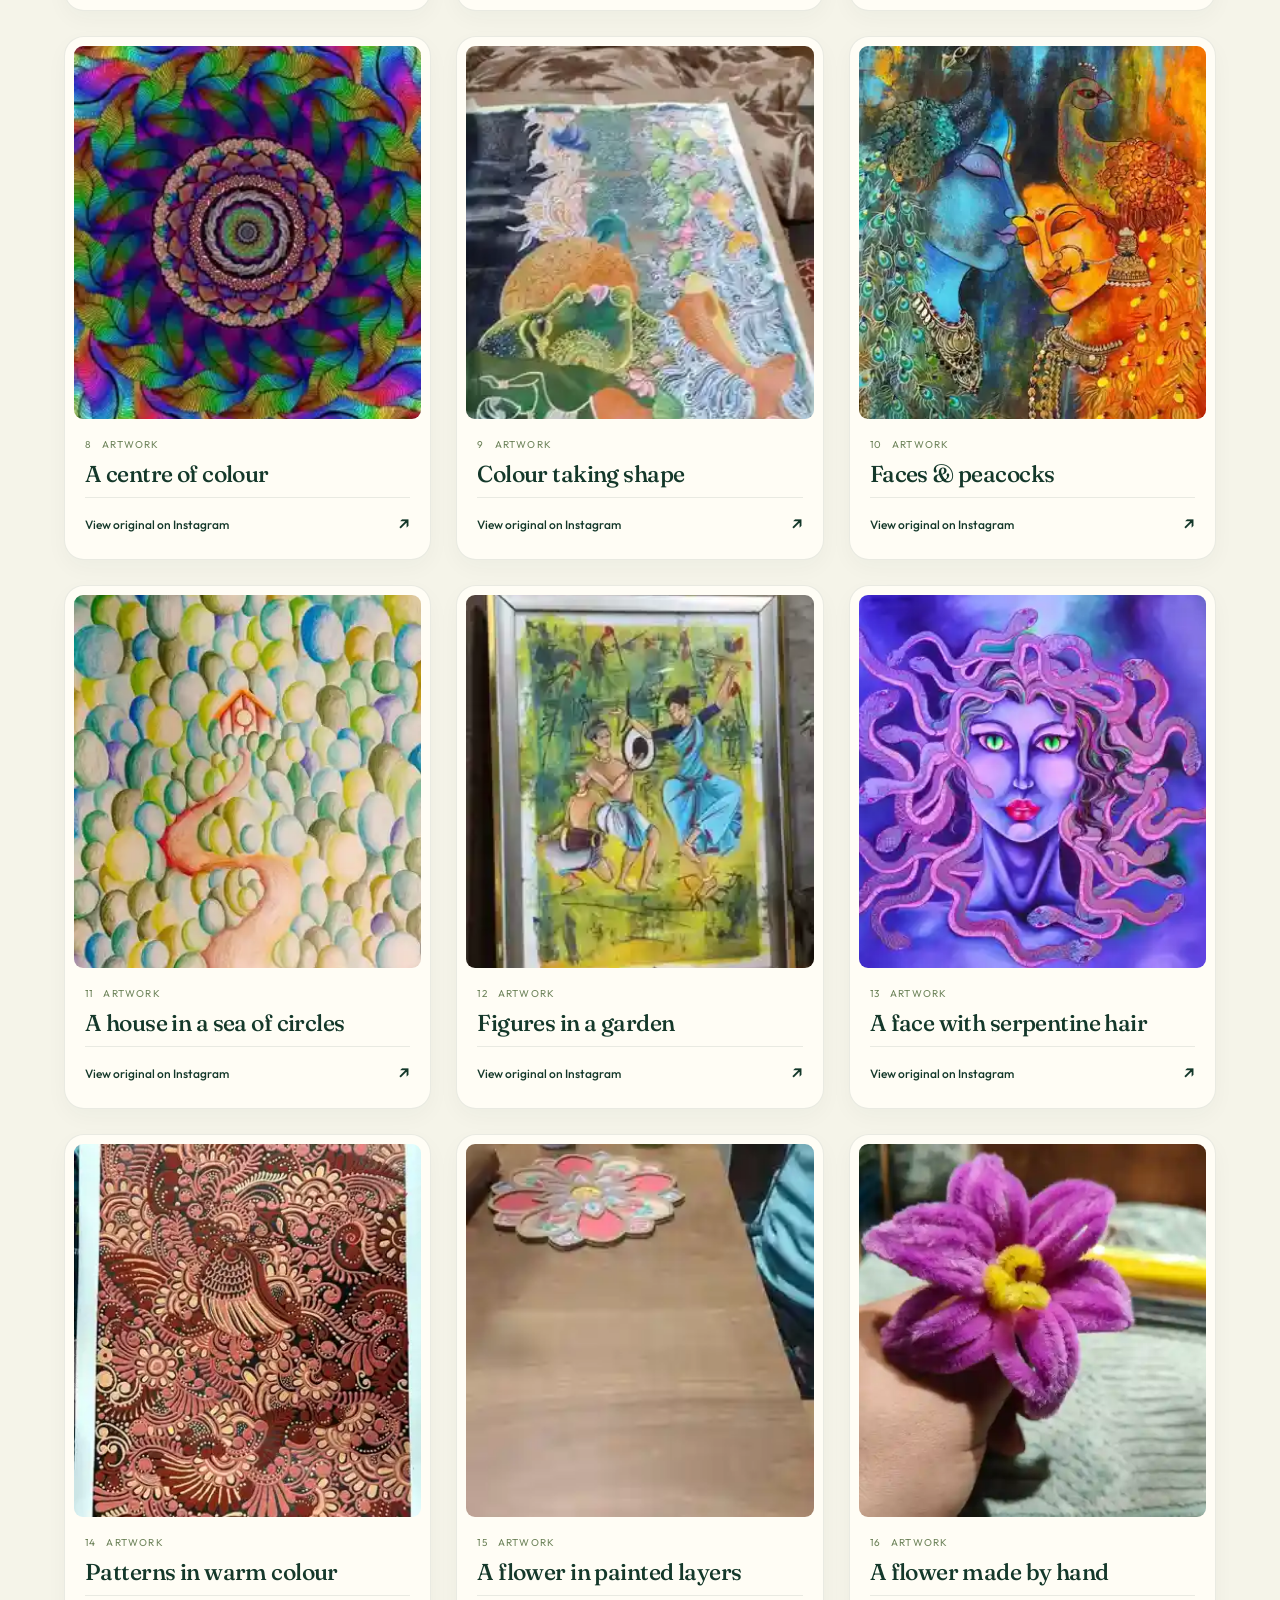
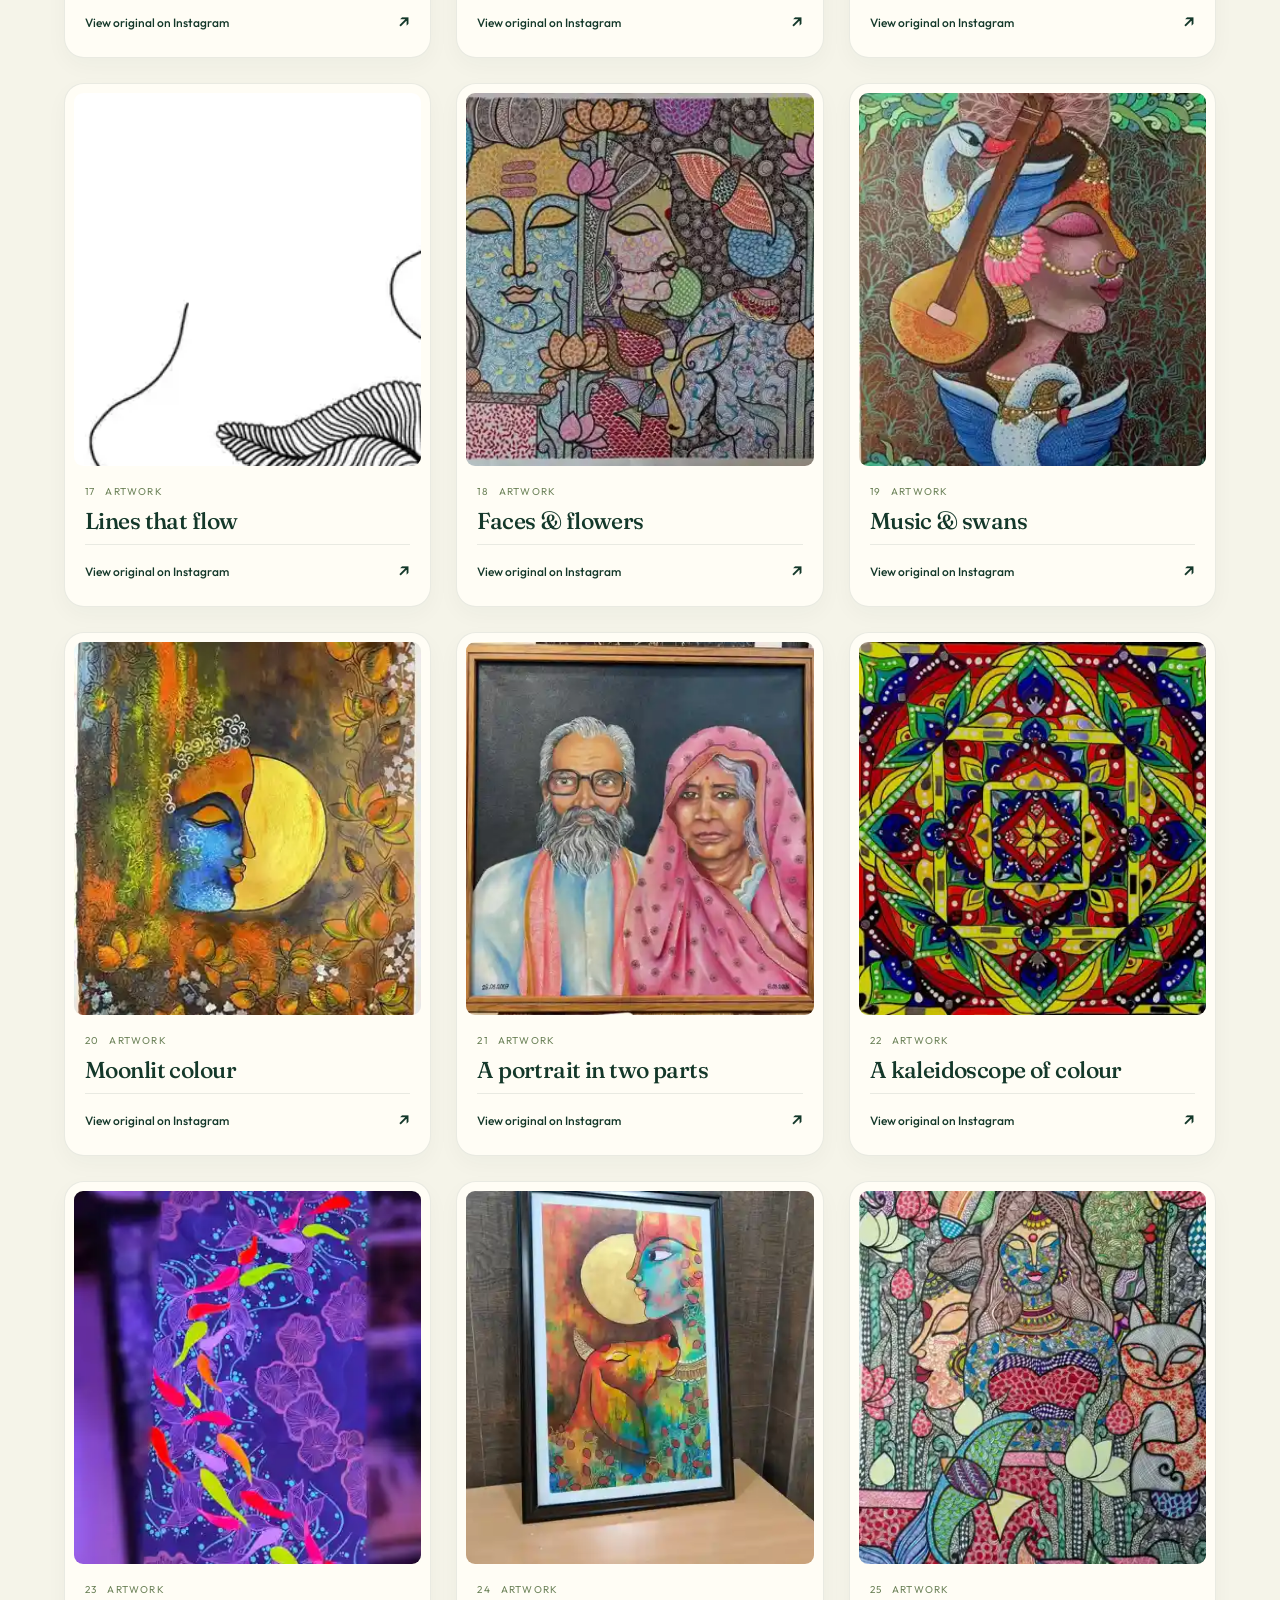
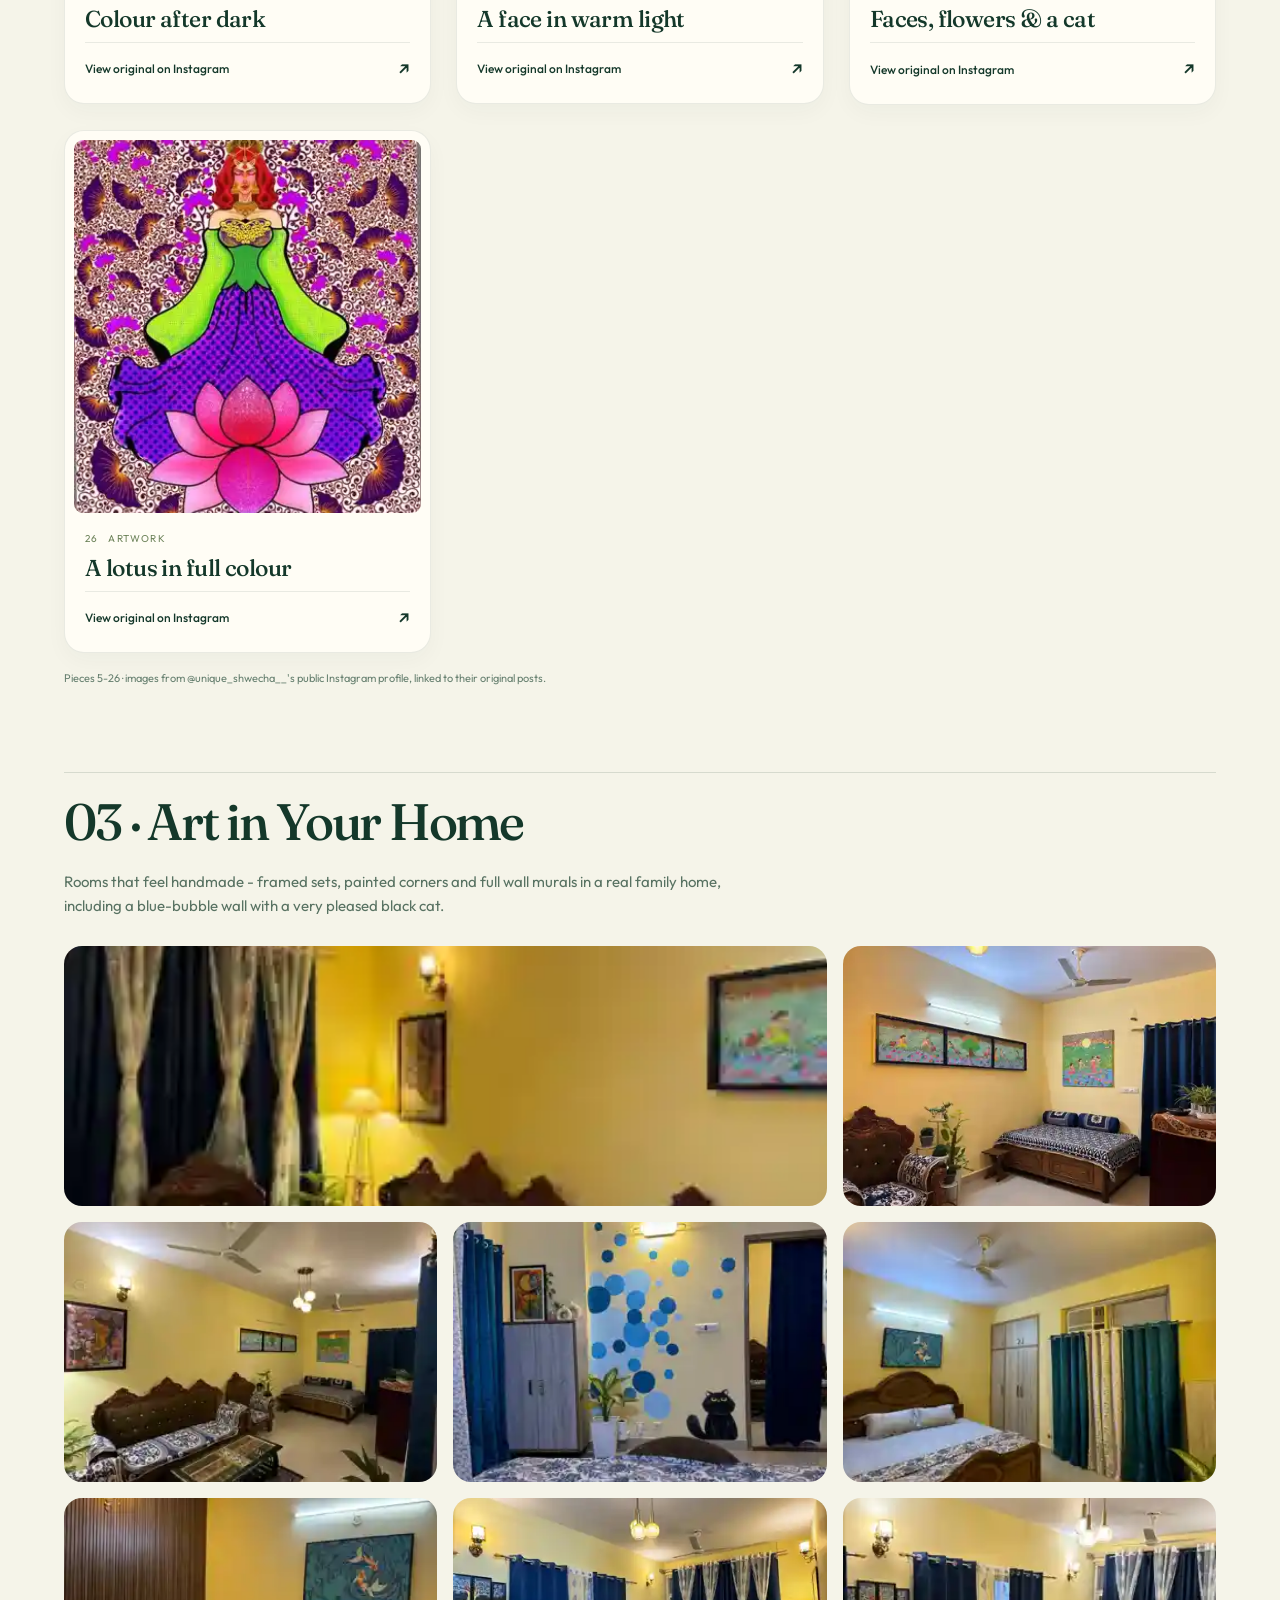
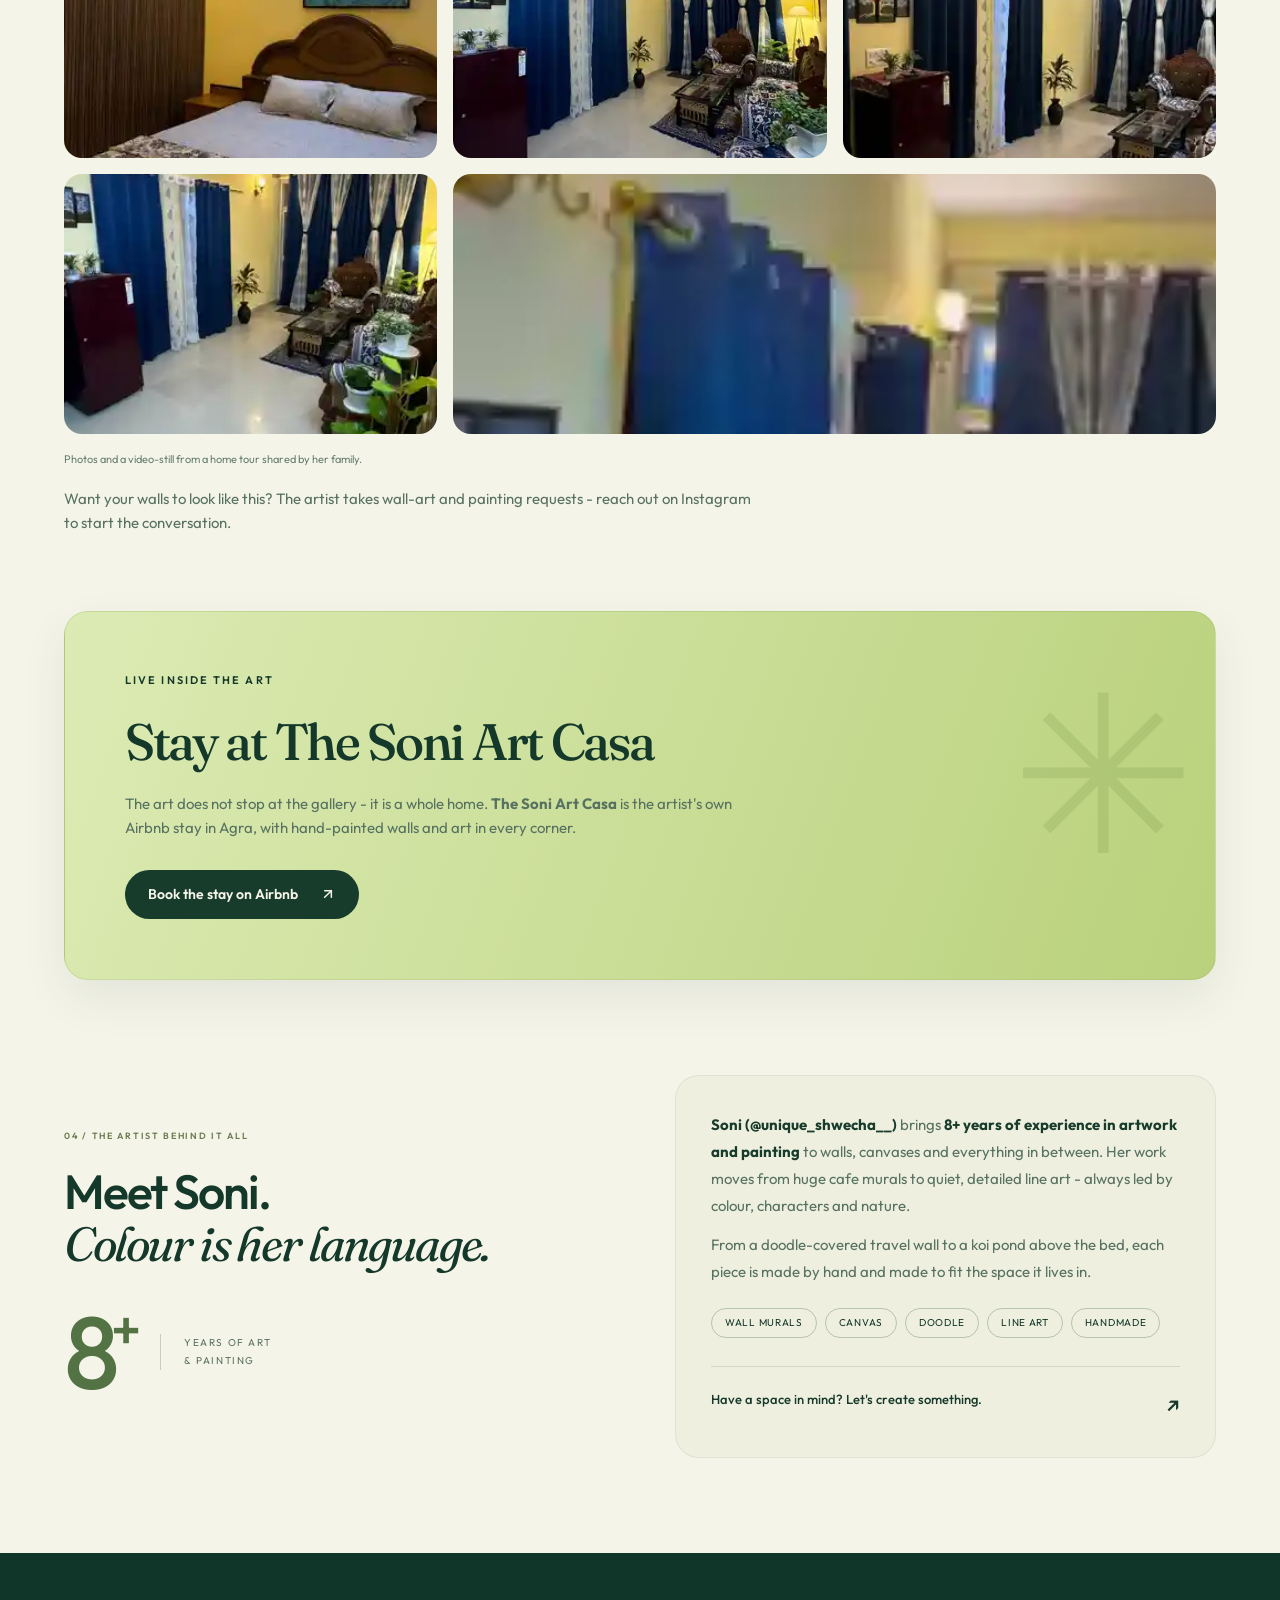
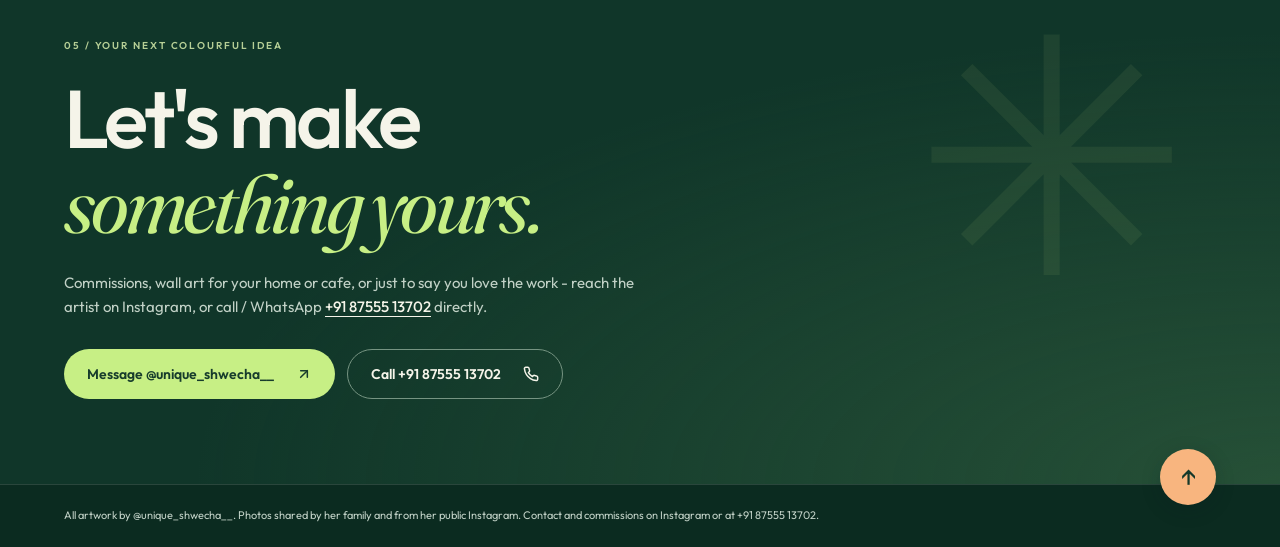
==== commit 30111b04: "Polish Soni studio and highlight 8+ years of art experience" ====
--- a/index.html
+++ b/index.html
@@ -1,6 +1,5 @@
 <!doctype html>
-<!DOCTYPE html>
-<html lang="en"><head><meta charset="utf-8"/><meta content="width=device-width,initial-scale=1" name="viewport"/><meta content="Wall murals, paintings and handmade art by @unique_shwecha__. Explore 26 artworks and art in real homes." name="description"/><title>Soni | Art for extraordinary spaces</title><link href="[data-uri]" rel="icon" type="image/webp"/><!-- v4-soni-brand-motion-20260930 -->
+<html lang="en"><head><meta charset="utf-8"/><meta content="width=device-width,initial-scale=1" name="viewport"/><meta content="Art and painting by Soni, with 8+ years of experience. Explore wall murals, 26 artworks, handmade pieces and art in real homes." name="description"/><title>Soni | Art for extraordinary spaces</title><link href="[data-uri]" rel="icon" type="image/webp"/><!-- v4-soni-brand-motion-20260930 -->
 <link href="https://fonts.googleapis.com" rel="preconnect"/>
 <link crossorigin="" href="https://fonts.gstatic.com" rel="preconnect"/>
 <link href="https://fonts.googleapis.com/css2?family=Fraunces:ital,opsz,wght@0,9..144,300..700;1,9..144,300..700&amp;family=Outfit:wght@300..800&amp;display=swap" rel="stylesheet"/>
@@ -11,9 +10,18 @@
 @media(max-width:900px){.masthead{gap:20px;padding:50px 5%}.hero-art{height:350px}.hero-facts{gap:18px}.hero-actions{gap:8px}.button{padding:12px 16px;font-size:12px}.file-recommendations{gap:17px;grid-template-columns:repeat(2,minmax(0,1fr))}.file-group>.file-photos img{height:260px}#home>.file-photos img{height:220px}.nav-links{gap:20px}}
 @media(max-width:600px){html{scroll-padding-top:20px}.nav{height:80px;padding:8px 6%}.brand-logo{width:90px;height:60px}.nav-links{display:none}.nav-cta{font-size:12px;padding:9px 17px}.masthead{padding:38px 6% 32px;display:flex;flex-direction:column;gap:35px;align-items:stretch;min-height:0}.masthead .eyebrow{font-size:9px;margin-bottom:20px}h1{font-size:54px;line-height:1.02}.hero-subtitle{font-size:18px;margin-top:20px}.file-intro{font-size:12px;line-height:1.8;max-width:none}.type-line{font-size:12px;margin-top:12px}.hero-actions{margin:22px 0}.button{font-size:12px;min-height:46px;padding:12px 18px}.hero-facts{gap:35px;font-size:10px;padding-top:17px}.hero-facts b{font-size:21px}.hero-visual{margin:0 14px 15px 8px}.hero-art{height:330px}.floating-label{left:-14px;bottom:30px;padding:12px 16px;font-size:11px}.round-link{width:52px;height:52px;top:-18px;right:-16px;font-size:26px}.visual-caption{font-size:8px;margin-top:20px}.marquee{padding:13px 0}.track{font-size:10px}.collection-fact{font-size:10px;padding:18px 12px}.collection-section{padding:48px 5% 0}.file-group-heading{font-size:32px}.file-group>.file-p{font-size:13px;margin:14px 0 20px}.file-recommendations{gap:12px;margin-top:24px}.art-card{border-radius:12px}.file-recommendation-photos{padding:6px 6px 0}.art-card .file-photos img{border-radius:7px;aspect-ratio:3/4}.file-recommendation-header{padding:12px 12px 0}.file-recommendation-title{font-size:16px;line-height:1.3}.file-recommendation-meta{font-size:8px;letter-spacing:.05em;gap:6px;margin-bottom:5px}.file-recommendation-number{font-size:8px}.file-recommendation-content{font-size:11px;padding:7px 12px 12px}.file-recommendation-links{padding:0 12px 14px}.file-link{font-size:10px}.file-recommendation-links .file-link{display:block}.file-recommendation-links .file-link:after{margin-left:5px;font-size:12px}.file-photos{gap:10px}.file-group>.file-photos img{height:180px}.file-caption{font-size:10px;margin-top:12px}#home>.file-photos{grid-template-columns:repeat(2,minmax(0,1fr))}#home>.file-photos img{height:200px}#home>.file-photos img:first-child,#home>.file-photos img:last-child{grid-column:span 2;height:255px}.stay-panel{margin:48px 5% 0;padding:30px 23px;border-radius:18px}.stay-panel .eyebrow{font-size:9px;margin-bottom:17px}.stay-panel:after{font-size:130px;right:-30px;top:20px}.file-button{font-size:12px;padding:13px 18px;min-height:46px}.about-panel{padding:48px 5%;display:block}.about-panel h2{margin-bottom:23px}.about-panel .file-p{margin:12px 0;font-size:13px}.chips{margin-top:20px}.hello-panel{padding:46px 6%}.hello-panel h2{font-size:44px}.hello-panel .file-p{font-size:13px}.hello-panel .say-hello-actions{flex-direction:column;align-items:flex-start}.file-closing{padding:20px 6%;font-size:10px}.js-motion .reveal{translate:0 15px}}
 @media(prefers-reduced-motion:reduce){html{scroll-behavior:auto}*,*:before,*:after{animation:none!important;transition:none!important}.js-motion .reveal{opacity:1;translate:none}.type-caret{display:none}}
-</style></head><body><main class="site" data-width="fluid"><nav class="nav"><a aria-label="Soni home" class="brand" href="#top"><img alt="Soni - artist brand logo" class="brand-logo" src="[data-uri]"/></a><div class="nav-links"><a href="#walls">Wall works</a><a href="#gallery">Gallery</a><a href="#stay">Art Casa</a></div><a class="nav-cta" href="#hello">Let's talk <span>↗</span></a></nav><header class="masthead" id="top"><div class="hero-copy"><p class="eyebrow"><span></span> THE SONI ART STUDIO</p><h1>Beyond walls.<br/><em>Whole worlds.</em></h1><p class="hero-subtitle">Walls that speak in full colour</p><div class="intro-slot"><p class="file-intro">The official art home of Soni (@unique_shwecha__)  -  hand-painted walls, canvas work, line art and craft, from cafe murals to living-room makeovers.</p></div><div class="type-slot"><p class="type-line">Hand-painted <span id="typeword">wall murals</span><span class="type-caret"></span></p></div><div class="hero-actions"><a class="button lime" href="#gallery">Explore the art <span>↗</span></a><a class="button outline" href="#hello">Create with Soni</a></div><div class="hero-facts"><span><b>26</b> artworks</span><span><b>100%</b> hand-painted</span><span><b>∞</b> imagination</span></div></div><div class="hero-visual"><div class="orbit"></div><div class="art-frame"><img alt="A colourful painted face surrounded by leaves and flowing floral shapes" class="hero-art" loading="eager" src="[data-uri]"/></div><div class="floating-label">Colour. Character.<br/><b>A little bit of magic.</b></div><span class="visual-caption">HANDMADE ART / SONI</span><a aria-label="Explore wall murals" class="round-link" href="#walls">↗</a></div></header><div class="marquee"><div class="track"><span>Wall Murals ✦ Paintings ✦ Doodle Art ✦ Line Art ✦ Handmade Pieces ✦ Home Makeovers ✦ </span><span>Wall Murals ✦ Paintings ✦ Doodle Art ✦ Line Art ✦ Handmade Pieces ✦ Home Makeovers ✦ </span></div></div><p class="collection-fact">26 artworks · Wall murals, paintings &amp; handmade pieces</p><section aria-labelledby=":r0:" class="file-group collection-section" id="walls"><h2 class="file-group-heading reveal" id=":r0:">01 · Wall Works</h2><p class="file-p">Big walls, bold stories. Every mural starts as a blank surface and ends as the room's favourite thing.</p><div aria-label="Cafe mural, finished and in progress" class="file-photos file-bleed" data-drag-scroll="" data-layout="strip" role="region" tabindex="0"><img alt="Completed coffee-themed mural on a Caloyaa cafe wall" decoding="async" loading="lazy" src="[data-uri]"/><img alt="The same cafe mural at an earlier painting stage, with paints on a table" decoding="async" loading="lazy" src="[data-uri]"/></div><p class="file-caption">1 · Coffee, colour &amp; character  -  a full cafe mural at Caloyaa, Dwarka Sector 12, Delhi. Swipe for an earlier stage of the same wall.</p><div class="file-recommendations"><section aria-labelledby=":r1:" class="art-card reveal" data-recommended="false" style="--delay:0ms"><figure class="file-recommendation-photos"><div aria-label="Photos of Colour in full bloom" class="file-photos is-single" data-drag-scroll="" data-layout="strip" role="region"><img alt="A colourful painted face surrounded by leaves and flowing floral shapes" decoding="async" loading="lazy" src="[data-uri]"/></div></figure><header class="file-recommendation-header"><div class="file-recommendation-meta"><span class="file-recommendation-number">2</span><p class="file-recommendation-eyebrow">Portrait mural</p></div><h2 class="file-recommendation-title" id=":r1:">Colour in full bloom</h2></header><div class="file-recommendation-content"><p class="file-p">A bold face framed by flowing leaves, flowers and layers of colour.</p></div></section><section aria-labelledby=":r2:" class="art-card reveal" data-recommended="false" style="--delay:65ms"><figure class="file-recommendation-photos"><div aria-label="Photos of A wall of little adventures" class="file-photos is-single" data-drag-scroll="" data-layout="strip" role="region"><img alt="Travel-themed doodle wall with an aeroplane, luggage, plants and colourful lettering" decoding="async" loading="lazy" src="[data-uri]"/></div></figure><header class="file-recommendation-header"><div class="file-recommendation-meta"><span class="file-recommendation-number">3</span><p class="file-recommendation-eyebrow">Doodle art</p></div><h2 class="file-recommendation-title" id=":r2:">A wall of little adventures</h2></header><div class="file-recommendation-content"><p class="file-p">Travel motifs, playful lettering and tiny illustrated details across a whole room.</p></div></section><section aria-labelledby=":r3:" class="art-card reveal" data-recommended="false" style="--delay:130ms"><figure class="file-recommendation-photos"><div aria-label="Photos of Branches, blossoms &amp; birds" class="file-photos is-single" data-drag-scroll="" data-layout="strip" role="region"><img alt="Dark painted branches with pink blossoms and birds across a pink wall" decoding="async" loading="lazy" src="[data-uri]"/></div></figure><header class="file-recommendation-header"><div class="file-recommendation-meta"><span class="file-recommendation-number">4</span><p class="file-recommendation-eyebrow">Wall painting</p></div><h2 class="file-recommendation-title" id=":r3:">Branches, blossoms &amp; birds</h2></header><div class="file-recommendation-content"><p class="file-p">Bird silhouettes and pink blossoms spread across branching lines.</p></div></section></div></section><section aria-labelledby=":r4:" class="file-group collection-section" id="gallery"><h2 class="file-group-heading reveal" id=":r4:">02 · The Gallery</h2><p class="file-p">Paintings, lines and handmade colour from the artist's own Instagram. Tap any piece to see its original post.</p><div class="file-recommendations"><section aria-labelledby=":r5:" class="art-card reveal" data-recommended="false" style="--delay:0ms"><figure class="file-recommendation-photos"><div aria-label="Photos of Shapes in motion" class="file-photos is-single" data-drag-scroll="" data-layout="strip" role="region"><img alt="A painted composition of flowing blue, green, orange and pink forms" decoding="async" loading="lazy" src="[data-uri]"/></div></figure><header class="file-recommendation-header"><div class="file-recommendation-meta"><span class="file-recommendation-number">5</span><p class="file-recommendation-eyebrow">Artwork</p></div><h2 class="file-recommendation-title" id=":r5:">Shapes in motion</h2></header><div class="file-recommendation-content"></div><footer class="file-recommendation-links"><a class="file-link" href="https://www.instagram.com/unique_shwecha__/reel/DXQ3TmPk6cC/" rel="noopener noreferrer" target="_blank">View original on Instagram</a></footer></section><section aria-labelledby=":r6:" class="art-card reveal" data-recommended="false" style="--delay:65ms"><figure class="file-recommendation-photos"><div aria-label="Photos of A face among petals" class="file-photos is-single" data-drag-scroll="" data-layout="strip" role="region"><img alt="An orange painted face framed by purple petals and black flowing hair" decoding="async" loading="lazy" src="[data-uri]"/></div></figure><header class="file-recommendation-header"><div class="file-recommendation-meta"><span class="file-recommendation-number">6</span><p class="file-recommendation-eyebrow">Artwork</p></div><h2 class="file-recommendation-title" id=":r6:">A face among petals</h2></header><div class="file-recommendation-content"></div><footer class="file-recommendation-links"><a class="file-link" href="https://www.instagram.com/unique_shwecha__/p/DTp8RSzkwNZ/" rel="noopener noreferrer" target="_blank">View original on Instagram</a></footer></section><section aria-labelledby=":r7:" class="art-card reveal" data-recommended="false" style="--delay:130ms"><figure class="file-recommendation-photos"><div aria-label="Photos of Quiet among the flowers" class="file-photos is-single" data-drag-scroll="" data-layout="strip" role="region"><img alt="A white-outlined seated figure holding a bowl among yellow leaves and red flowers" decoding="async" loading="lazy" src="[data-uri]"/></div></figure><header class="file-recommendation-header"><div class="file-recommendation-meta"><span class="file-recommendation-number">7</span><p class="file-recommendation-eyebrow">Artwork</p></div><h2 class="file-recommendation-title" id=":r7:">Quiet among the flowers</h2></header><div class="file-recommendation-content"></div><footer class="file-recommendation-links"><a class="file-link" href="https://www.instagram.com/unique_shwecha__/p/DSsU9X8E6F4/" rel="noopener noreferrer" target="_blank">View original on Instagram</a></footer></section><section aria-labelledby=":r8:" class="art-card reveal" data-recommended="false" style="--delay:0ms"><figure class="file-recommendation-photos"><div aria-label="Photos of A centre of colour" class="file-photos is-single" data-drag-scroll="" data-layout="strip" role="region"><img alt="A circular mandala surrounded by rainbow-coloured flowing leaf patterns" decoding="async" loading="lazy" src="[data-uri]"/></div></figure><header class="file-recommendation-header"><div class="file-recommendation-meta"><span class="file-recommendation-number">8</span><p class="file-recommendation-eyebrow">Artwork</p></div><h2 class="file-recommendation-title" id=":r8:">A centre of colour</h2></header><div class="file-recommendation-content"></div><footer class="file-recommendation-links"><a class="file-link" href="https://www.instagram.com/unique_shwecha__/reel/DSmfgyzE5hE/" rel="noopener noreferrer" target="_blank">View original on Instagram</a></footer></section><section aria-labelledby=":r9:" class="art-card reveal" data-recommended="false" style="--delay:65ms"><figure class="file-recommendation-photos"><div aria-label="Photos of Colour taking shape" class="file-photos is-single" data-drag-scroll="" data-layout="strip" role="region"><img alt="A painting in progress showing colourful figures and botanical details beside paint pots" decoding="async" loading="lazy" src="[data-uri]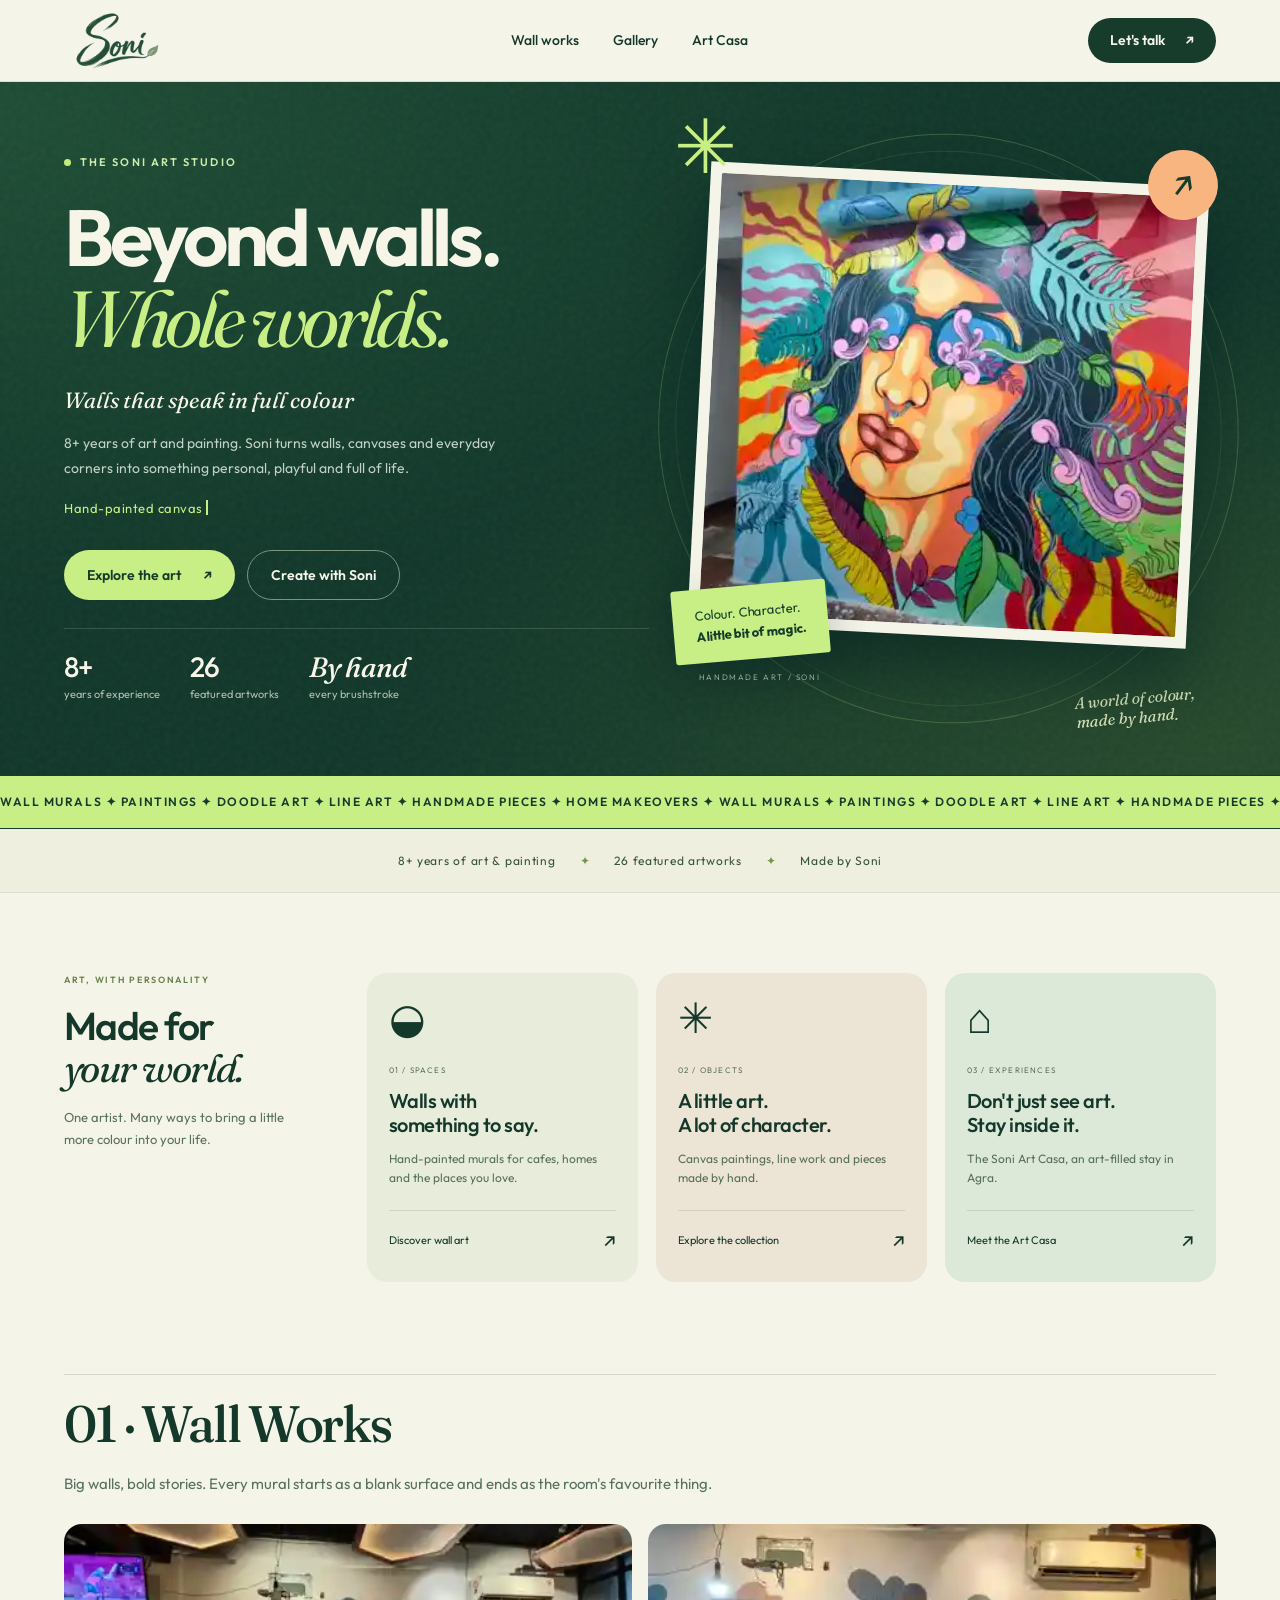
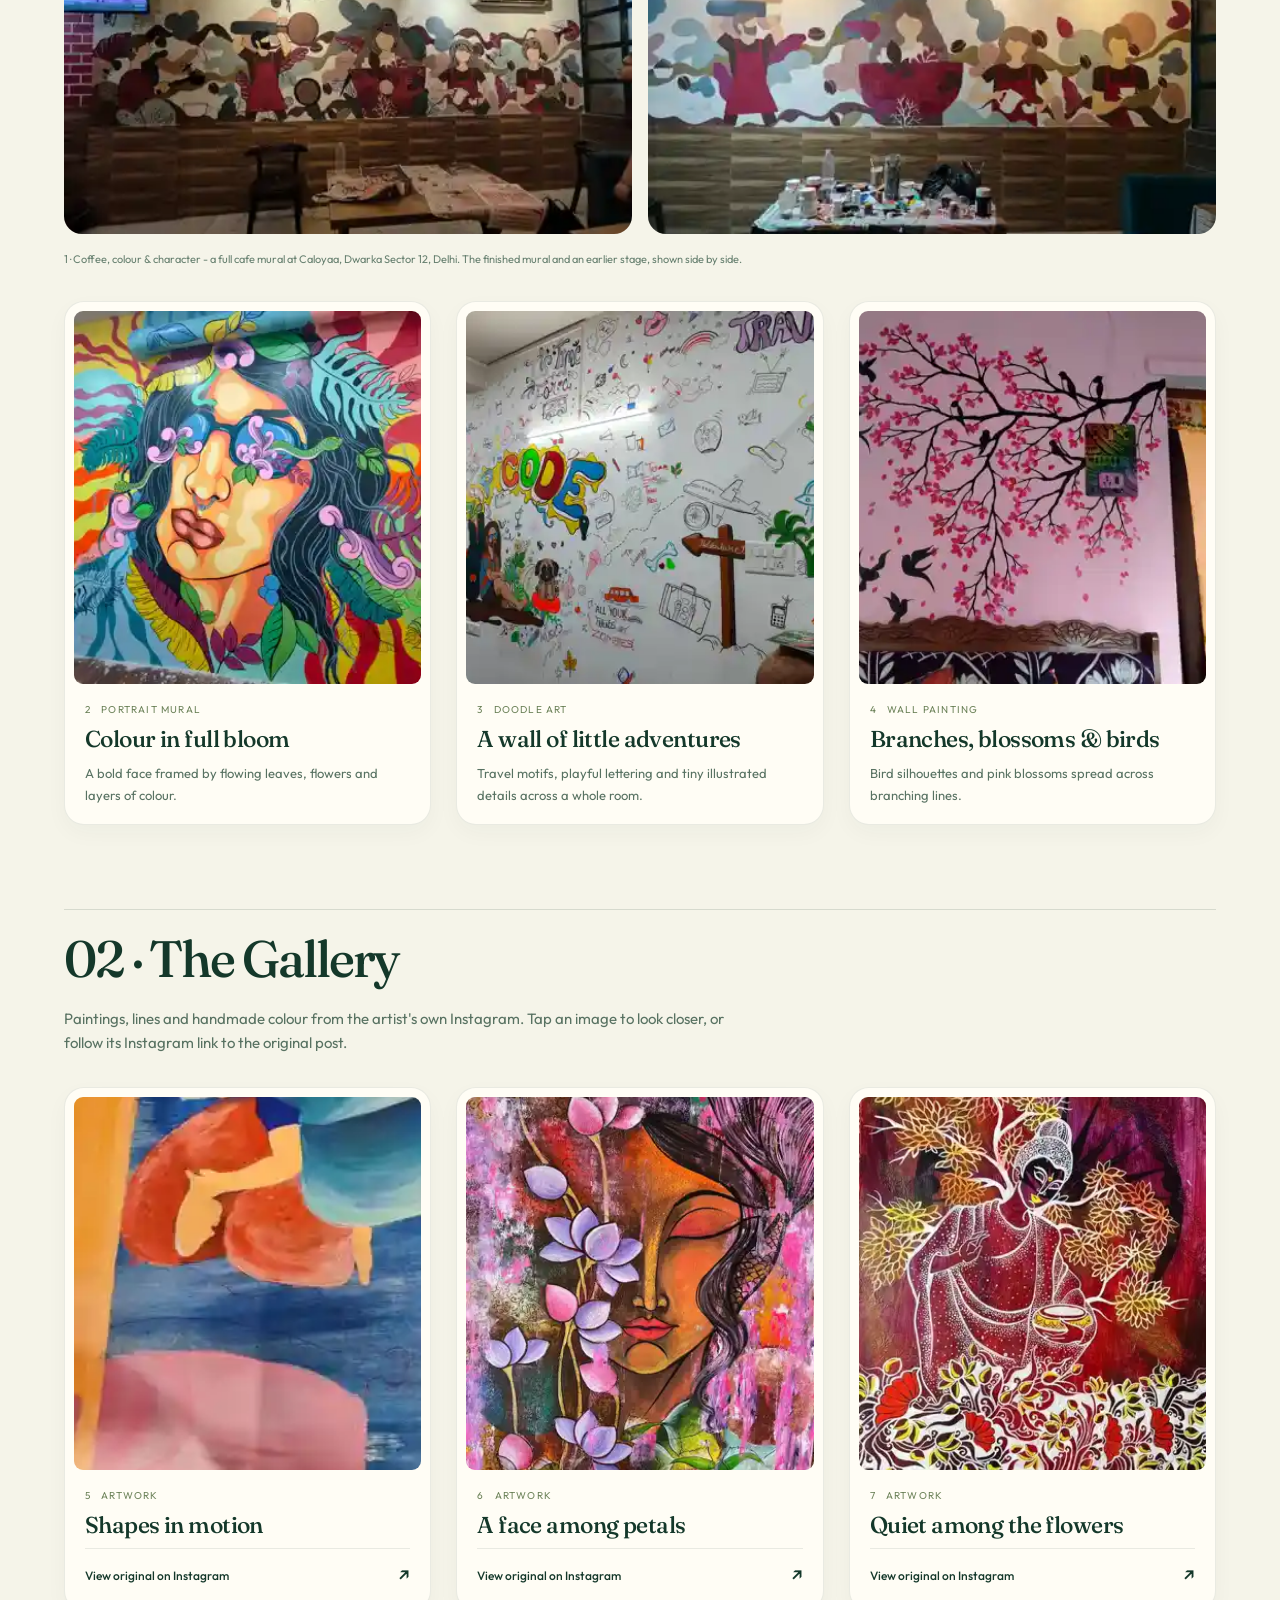
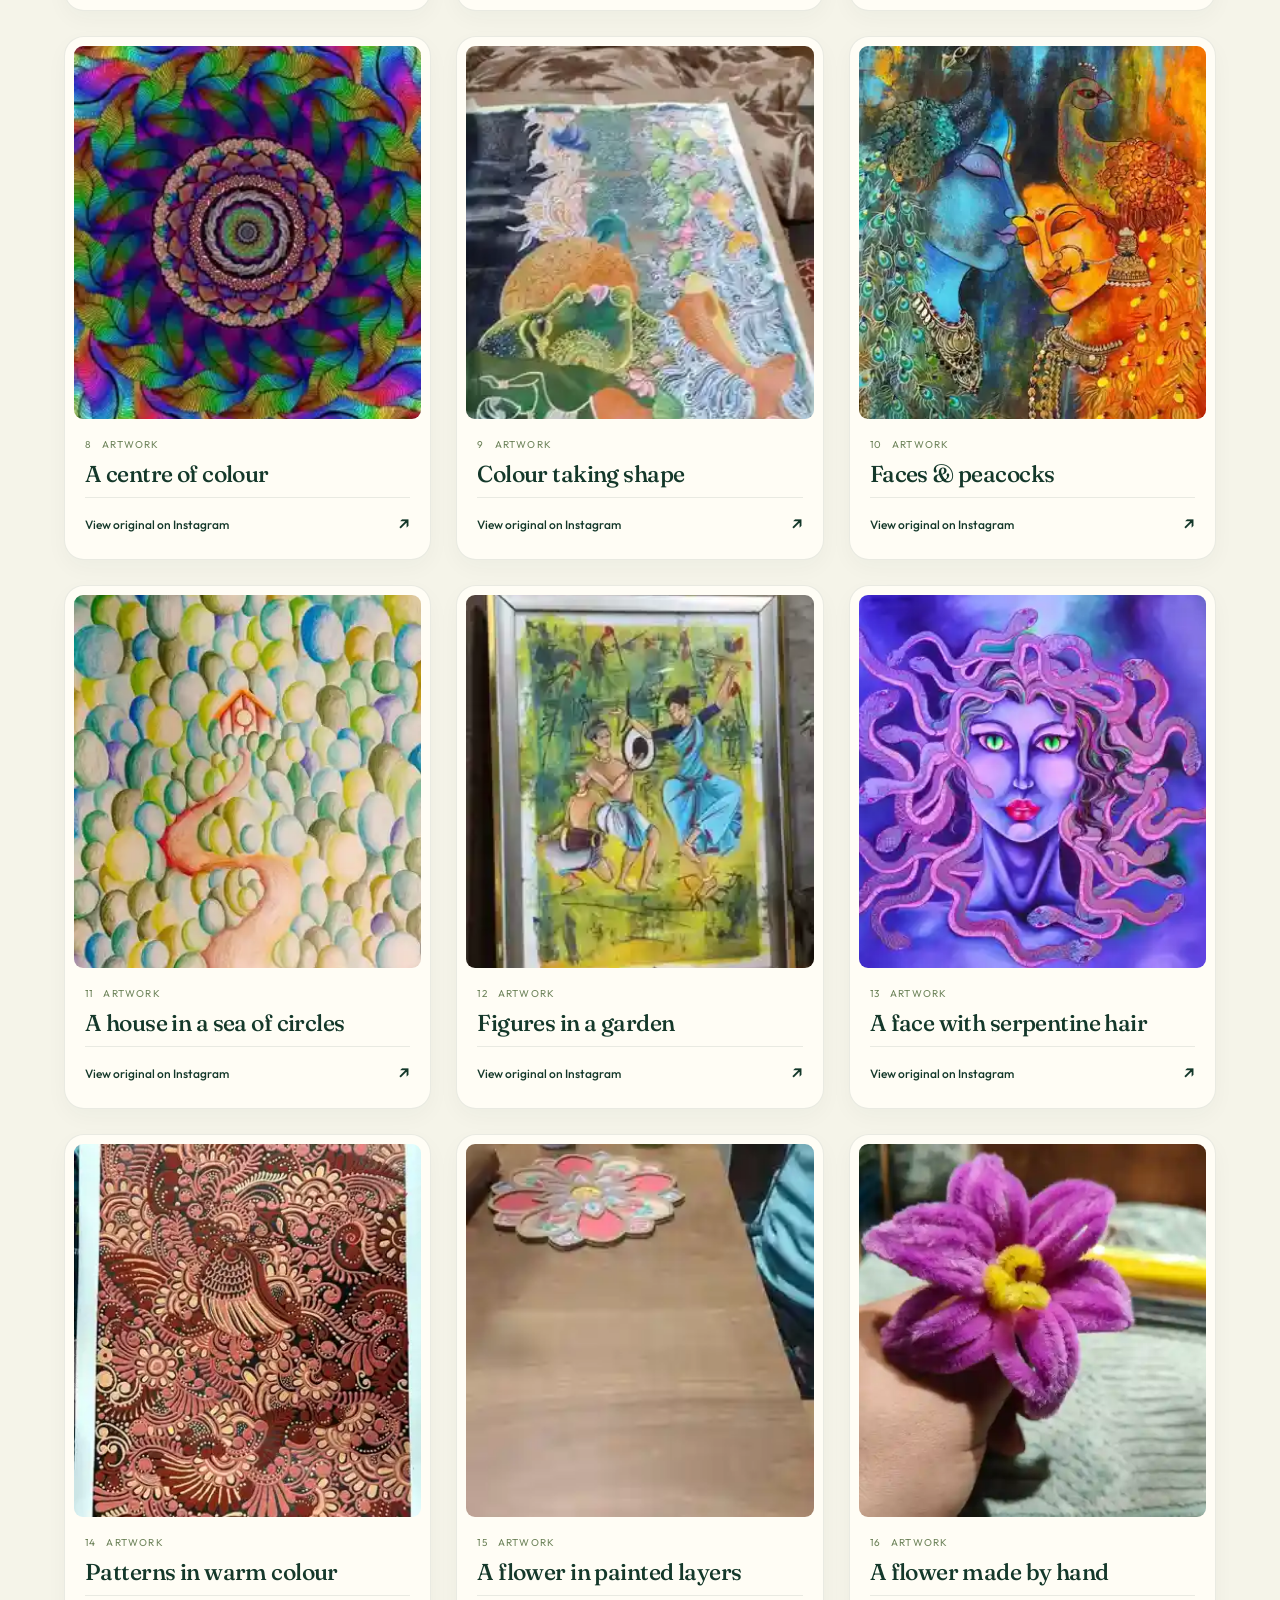
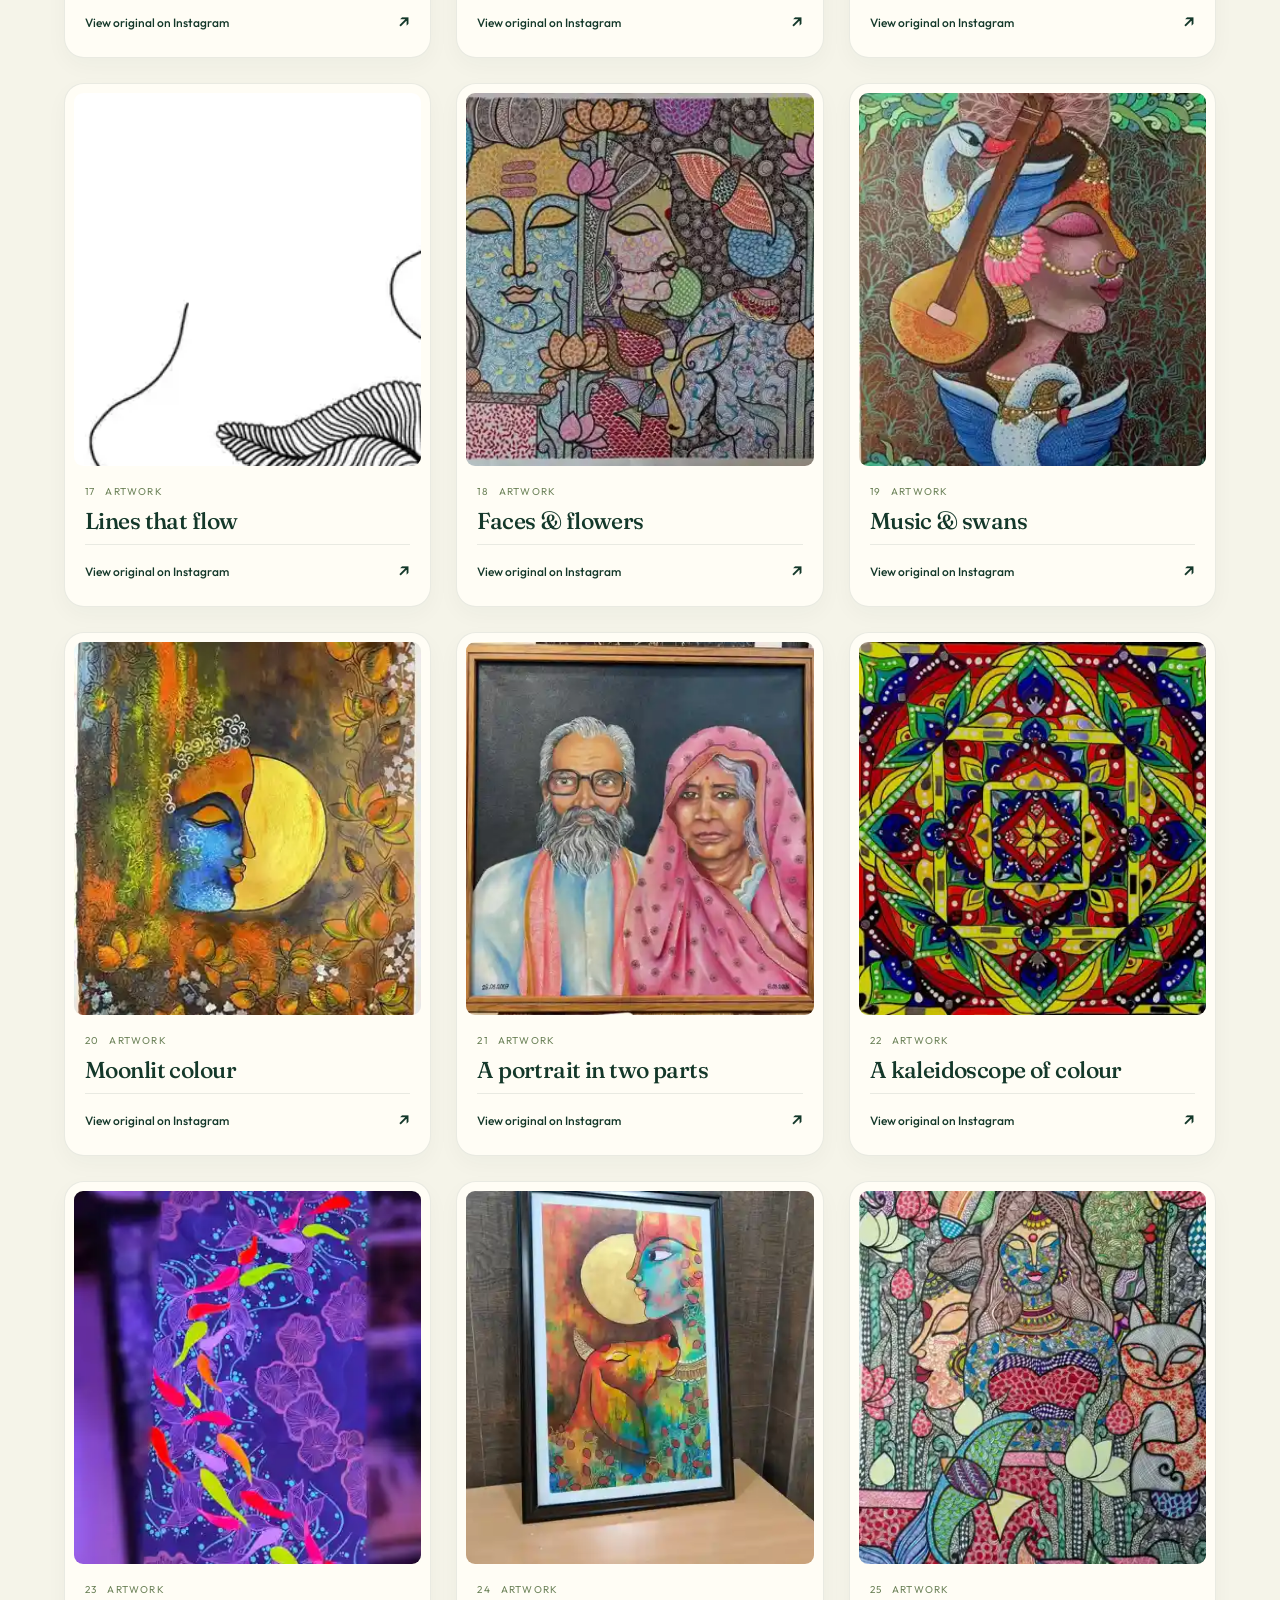
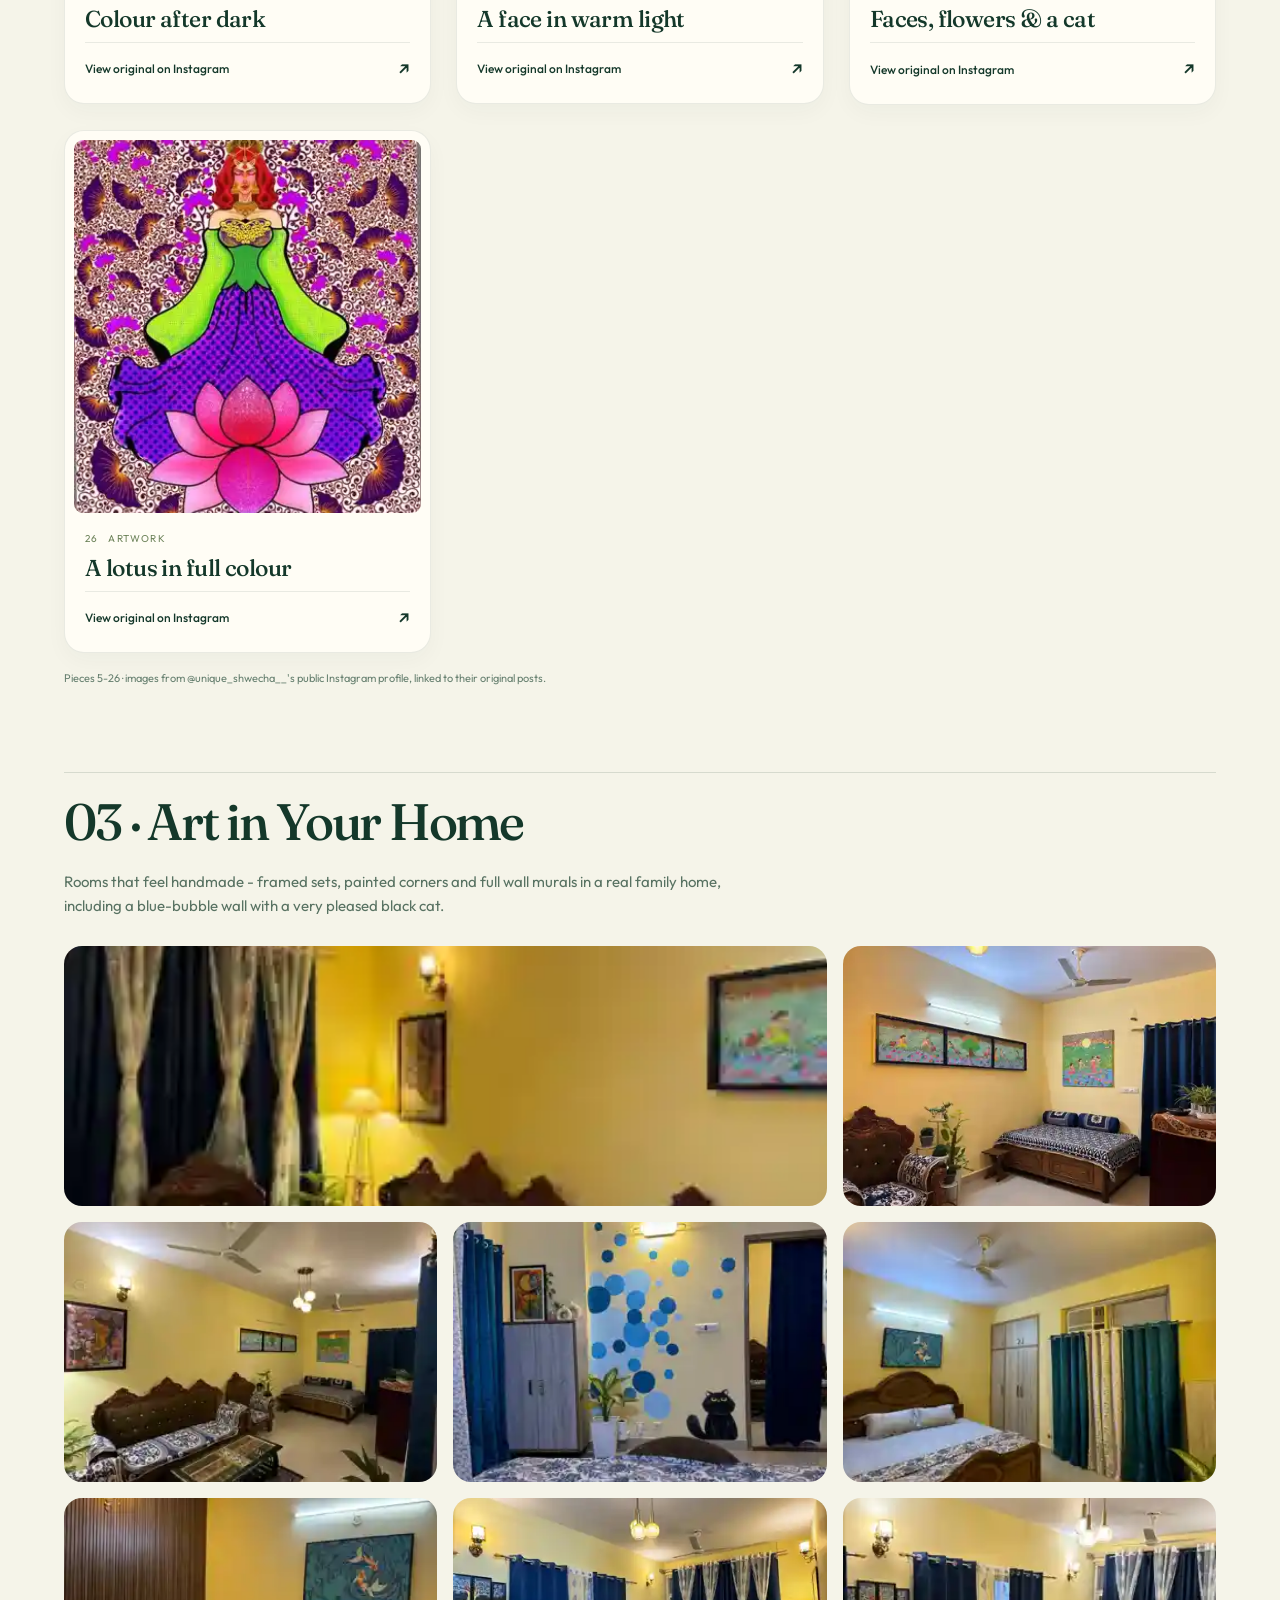
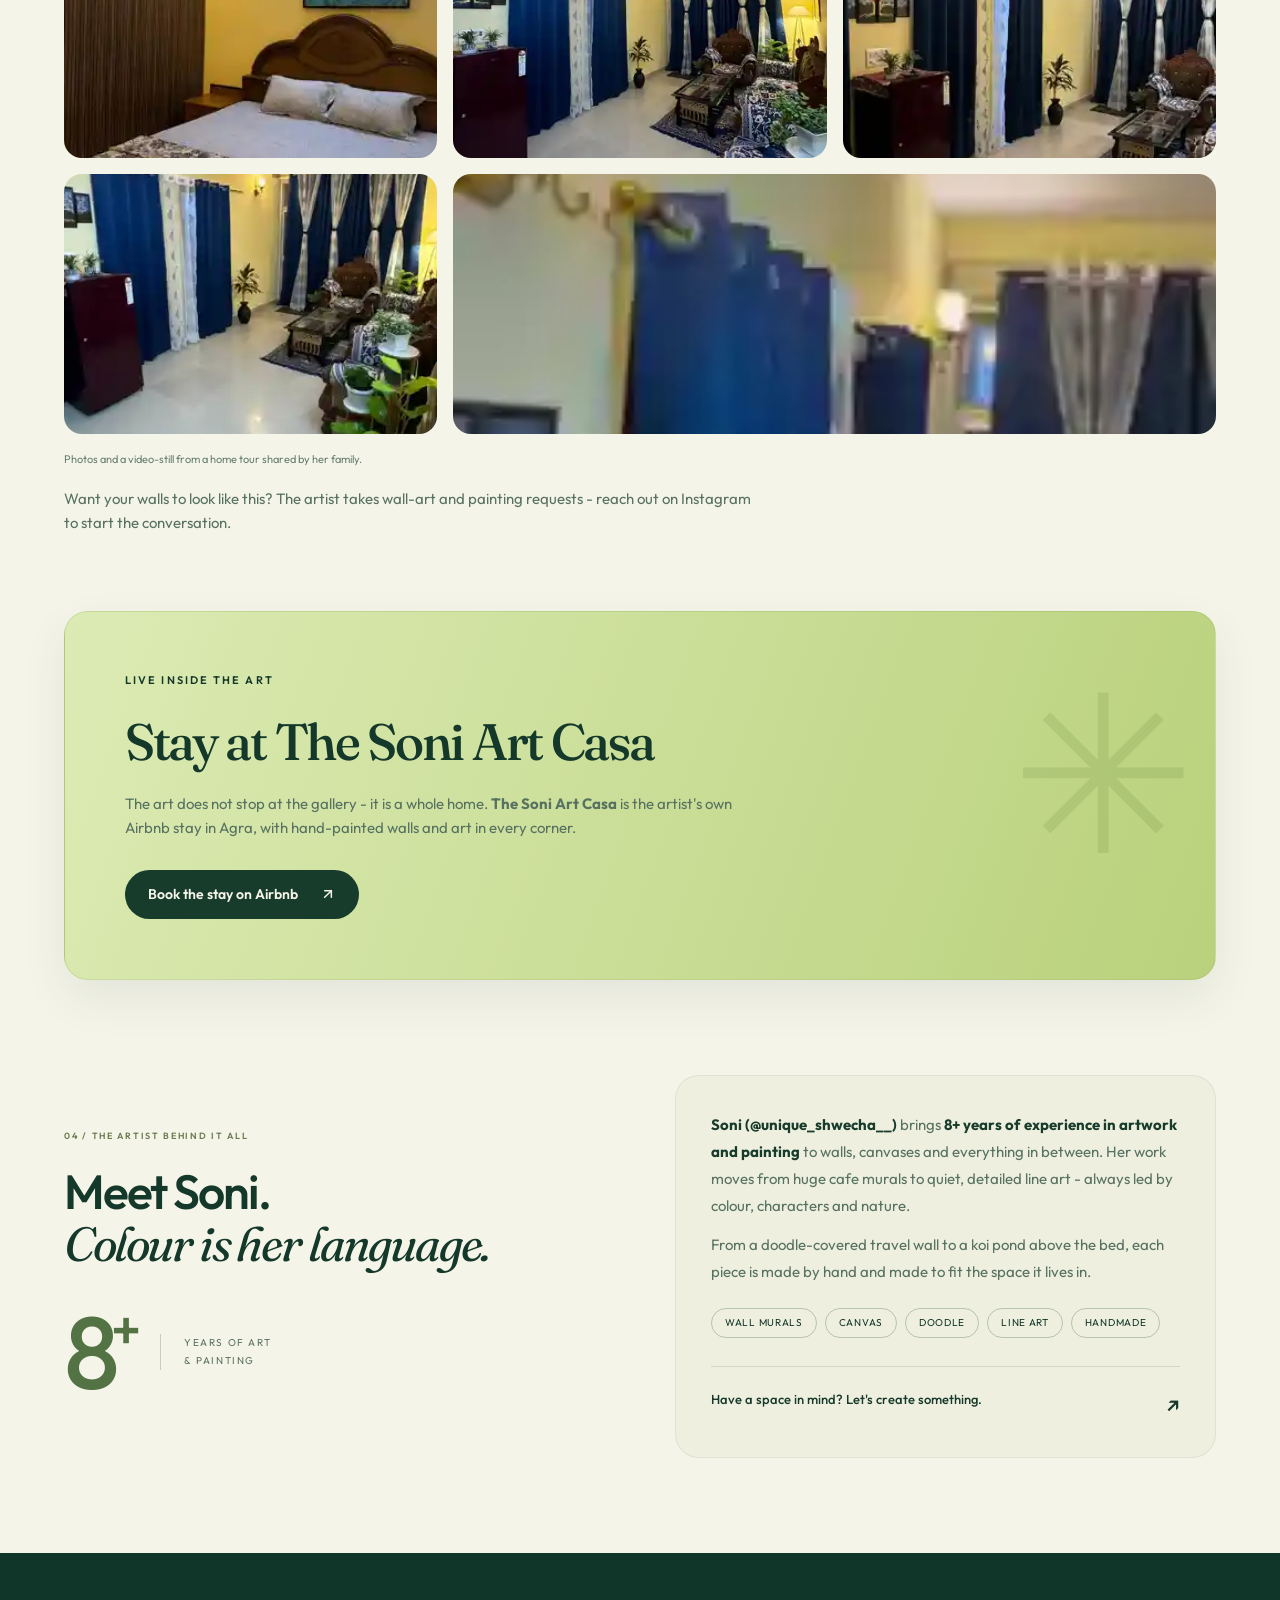
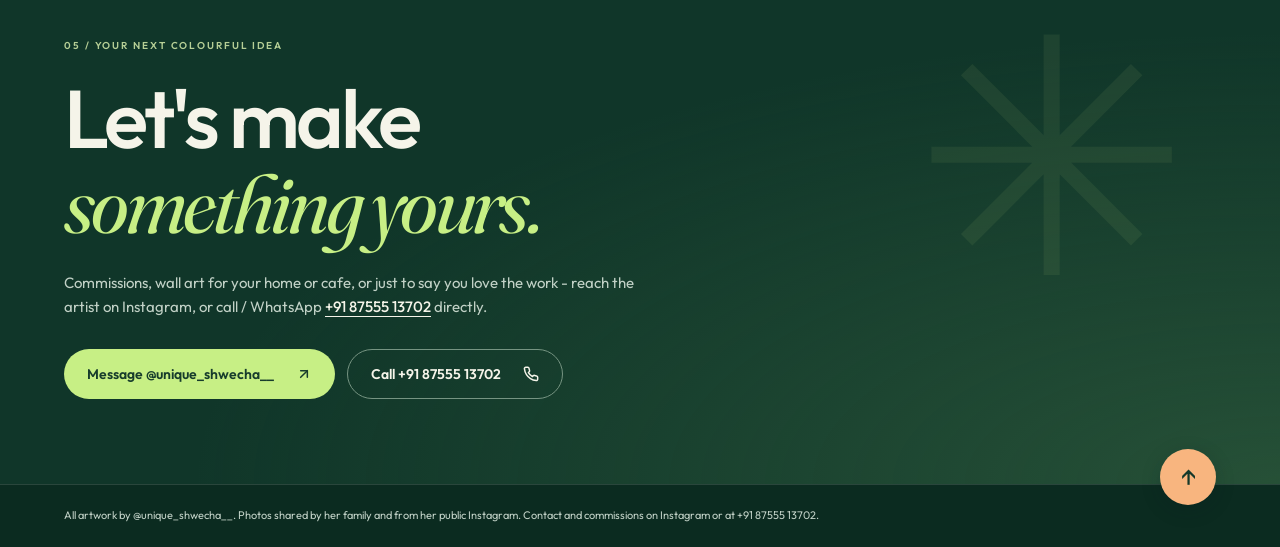
==== commit 95662468: "Fix spacing in mobile studio card headings" ====
--- a/index.html
+++ b/index.html
@@ -16,7 +16,7 @@
 @media(max-width:1050px){.studio-menu{grid-template-columns:repeat(3,1fr)}.studio-intro{grid-column:1/-1;display:flex;align-items:center;gap:35px;margin-bottom:14px}.studio-intro h2{font-size:36px}.studio-intro .eyebrow{max-width:100px}.studio-intro>p:last-child{margin:0;max-width:260px}.artist-heading h2{font-size:42px}.hero-art{height:380px}}
 @media(max-width:600px){html{scroll-padding-top:90px}.nav{height:74px}.masthead{padding-top:38px;padding-bottom:44px;min-height:0;gap:52px}h1{font-size:55px}.hero-subtitle{font-size:18px}.hero-facts{gap:24px}.hero-facts b{font-size:25px}.hero-facts span{font-size:9px;max-width:100px}.hero-art{height:330px}.hero-star{font-size:48px;top:-40px;left:-16px}.hero-note{font-size:13px;bottom:-33px;right:0}.visual-caption{font-size:7px;margin-top:27px}.collection-fact{font-size:9px;gap:10px;flex-wrap:wrap;padding:18px 14px}.studio-menu{padding:46px 5% 0;grid-template-columns:1fr;gap:12px}.studio-intro{display:block;margin-bottom:14px;padding:0 4px}.studio-intro .eyebrow{max-width:none;margin-bottom:12px}.studio-intro h2{font-size:37px}.studio-intro h2 br{display:none}.studio-intro>p:last-child{margin-top:13px;max-width:none;font-size:12px}.service-card{min-height:0;padding:23px;display:grid;grid-template-columns:50px 1fr;column-gap:18px;border-radius:17px}.service-icon{grid-row:span 4;margin:20px 0 0;font-size:38px}.service-card h3{font-size:20px;margin:10px 0}.service-card h3 br{display:none}.service-card p{font-size:12px;margin-bottom:16px}.service-bottom{font-size:11px}.collection-section{padding-top:54px}.file-group-heading{font-size:32px}.file-recommendation-title{font-size:16px}.art-card{border-radius:14px}.file-recommendation-photos:after{opacity:1;translate:0 0;content:'↗';font-size:13px;padding:3px 9px;bottom:15px;right:12px}.file-recommendation-links .file-link{line-height:1.6}.stay-panel{padding:32px 24px}.stay-panel .file-p{margin:18px 0 23px}.stay-panel:after{font-size:170px;right:-55px;top:90px}.about-panel{padding:56px 5%;display:block}.artist-heading h2{font-size:38px;margin:0}.experience-mark{margin:27px 0 32px}.experience-mark b{font-size:88px}.experience-mark b span{font-size:45px}.artist-story{padding:25px;border-radius:20px}.artist-story .file-p{font-size:13px}.artist-link{font-size:12px;line-height:1.6}.hello-panel{padding:55px 6% 60px}.hello-panel h2{font-size:47px}.hello-panel>.eyebrow{font-size:8px}.hello-panel:after{right:-90px;font-size:240px;top:90px}.back-top{width:48px;height:48px;font-size:23px}.file-closing{padding-right:70px}}
 @media(prefers-reduced-motion:reduce){*,*:before,*:after{animation:none!important;transition:none!important}.reveal,.js-motion .reveal{opacity:1;translate:none}.scroll-progress{display:none}}
-</style></head><body><main class="site" data-width="fluid"><nav class="nav"><a aria-label="Soni home" class="brand" href="#top"><img alt="Soni - artist brand logo" class="brand-logo" src="[data-uri]"/></a><div class="nav-links"><a href="#walls">Wall works</a><a href="#gallery">Gallery</a><a href="#stay">Art Casa</a></div><a class="nav-cta" href="#hello">Let's talk <span>↗</span></a></nav><header class="masthead" id="top"><div class="hero-copy"><p class="eyebrow"><span></span> THE SONI ART STUDIO</p><h1>Beyond walls.<br/><em>Whole worlds.</em></h1><p class="hero-subtitle">Walls that speak in full colour</p><div class="intro-slot"><p class="file-intro">8+ years of art and painting. Soni turns walls, canvases and everyday corners into something personal, playful and full of life.</p></div><div class="type-slot"><p class="type-line">Hand-painted <span id="typeword">wall murals</span><span class="type-caret"></span></p></div><div class="hero-actions"><a class="button lime" href="#gallery">Explore the art <span>↗</span></a><a class="button outline" href="#hello">Create with Soni</a></div><div class="hero-facts"><span><b>8+</b> years of experience</span><span><b>26</b> featured artworks</span><span><b>By hand</b> every brushstroke</span></div></div><div class="hero-visual"><div class="orbit"></div><span class="hero-star" aria-hidden="true">✳</span><span class="hero-note">A world of colour,<br>made by hand.</span><div class="art-frame"><img alt="A colourful painted face surrounded by leaves and flowing floral shapes" class="hero-art" loading="eager" src="[data-uri]"/></div><div class="floating-label">Colour. Character.<br/><b>A little bit of magic.</b></div><span class="visual-caption">HANDMADE ART / SONI</span><a aria-label="Explore wall murals" class="round-link" href="#walls">↗</a></div></header><div class="marquee"><div class="track"><span>Wall Murals ✦ Paintings ✦ Doodle Art ✦ Line Art ✦ Handmade Pieces ✦ Home Makeovers ✦ </span><span>Wall Murals ✦ Paintings ✦ Doodle Art ✦ Line Art ✦ Handmade Pieces ✦ Home Makeovers ✦ </span></div></div><p class="collection-fact">8+ years of art &amp; painting <span>✦</span> 26 featured artworks <span>✦</span> Made by Soni</p><section class="studio-menu" aria-label="Explore the studio"><div class="studio-intro"><p class="eyebrow">ART, WITH PERSONALITY</p><h2>Made for<br><em>your world.</em></h2><p>One artist. Many ways to bring a little more colour into your life.</p></div><a class="service-card reveal" href="#walls"><span class="service-icon" aria-hidden="true">◒</span><span class="service-index">01 / SPACES</span><h3>Walls with<br>something to say.</h3><p>Hand-painted murals for cafes, homes and the places you love.</p><span class="service-bottom">Discover wall art <b>↗</b></span></a><a class="service-card reveal" href="#gallery"><span class="service-icon" aria-hidden="true">✳</span><span class="service-index">02 / OBJECTS</span><h3>A little art.<br>A lot of character.</h3><p>Canvas paintings, line work and pieces made by hand.</p><span class="service-bottom">Explore the collection <b>↗</b></span></a><a class="service-card reveal" href="#stay"><span class="service-icon" aria-hidden="true">⌂</span><span class="service-index">03 / EXPERIENCES</span><h3>Don't just see art.<br>Stay inside it.</h3><p>The Soni Art Casa, an art-filled stay in Agra.</p><span class="service-bottom">Meet the Art Casa <b>↗</b></span></a></section><section aria-labelledby=":r0:" class="file-group collection-section" id="walls"><h2 class="file-group-heading reveal" id=":r0:">01 · Wall Works</h2><p class="file-p">Big walls, bold stories. Every mural starts as a blank surface and ends as the room's favourite thing.</p><div aria-label="Cafe mural, finished and in progress" class="file-photos file-bleed" data-drag-scroll="" data-layout="strip" role="region" tabindex="0"><img alt="Completed coffee-themed mural on a Caloyaa cafe wall" decoding="async" loading="lazy" src="[data-uri]"/><img alt="The same cafe mural at an earlier painting stage, with paints on a table" decoding="async" loading="lazy" src="[data-uri]"/></div><p class="file-caption">1 · Coffee, colour &amp; character  -  a full cafe mural at Caloyaa, Dwarka Sector 12, Delhi. The finished mural and an earlier stage, shown side by side.</p><div class="file-recommendations"><section aria-labelledby=":r1:" class="art-card reveal" data-recommended="false" style="--delay:0ms"><figure class="file-recommendation-photos"><div aria-label="Photos of Colour in full bloom" class="file-photos is-single" data-drag-scroll="" data-layout="strip" role="region"><img alt="A colourful painted face surrounded by leaves and flowing floral shapes" decoding="async" loading="lazy" src="[data-uri]"/></div></figure><header class="file-recommendation-header"><div class="file-recommendation-meta"><span class="file-recommendation-number">2</span><p class="file-recommendation-eyebrow">Portrait mural</p></div><h2 class="file-recommendation-title" id=":r1:">Colour in full bloom</h2></header><div class="file-recommendation-content"><p class="file-p">A bold face framed by flowing leaves, flowers and layers of colour.</p></div></section><section aria-labelledby=":r2:" class="art-card reveal" data-recommended="false" style="--delay:65ms"><figure class="file-recommendation-photos"><div aria-label="Photos of A wall of little adventures" class="file-photos is-single" data-drag-scroll="" data-layout="strip" role="region"><img alt="Travel-themed doodle wall with an aeroplane, luggage, plants and colourful lettering" decoding="async" loading="lazy" src="[data-uri]"/></div></figure><header class="file-recommendation-header"><div class="file-recommendation-meta"><span class="file-recommendation-number">3</span><p class="file-recommendation-eyebrow">Doodle art</p></div><h2 class="file-recommendation-title" id=":r2:">A wall of little adventures</h2></header><div class="file-recommendation-content"><p class="file-p">Travel motifs, playful lettering and tiny illustrated details across a whole room.</p></div></section><section aria-labelledby=":r3:" class="art-card reveal" data-recommended="false" style="--delay:130ms"><figure class="file-recommendation-photos"><div aria-label="Photos of Branches, blossoms &amp; birds" class="file-photos is-single" data-drag-scroll="" data-layout="strip" role="region"><img alt="Dark painted branches with pink blossoms and birds across a pink wall" decoding="async" loading="lazy" src="[data-uri]"/></div></figure><header class="file-recommendation-header"><div class="file-recommendation-meta"><span class="file-recommendation-number">4</span><p class="file-recommendation-eyebrow">Wall painting</p></div><h2 class="file-recommendation-title" id=":r3:">Branches, blossoms &amp; birds</h2></header><div class="file-recommendation-content"><p class="file-p">Bird silhouettes and pink blossoms spread across branching lines.</p></div></section></div></section><section aria-labelledby=":r4:" class="file-group collection-section" id="gallery"><h2 class="file-group-heading reveal" id=":r4:">02 · The Gallery</h2><p class="file-p">Paintings, lines and handmade colour from the artist's own Instagram. Tap an image to look closer, or follow its Instagram link to the original post.</p><div class="file-recommendations"><section aria-labelledby=":r5:" class="art-card reveal" data-recommended="false" style="--delay:0ms"><figure class="file-recommendation-photos"><div aria-label="Photos of Shapes in motion" class="file-photos is-single" data-drag-scroll="" data-layout="strip" role="region"><img alt="A painted composition of flowing blue, green, orange and pink forms" decoding="async" loading="lazy" src="[data-uri]"/></div></figure><header class="file-recommendation-header"><div class="file-recommendation-meta"><span class="file-recommendation-number">5</span><p class="file-recommendation-eyebrow">Artwork</p></div><h2 class="file-recommendation-title" id=":r5:">Shapes in motion</h2></header><div class="file-recommendation-content"></div><footer class="file-recommendation-links"><a class="file-link" href="https://www.instagram.com/unique_shwecha__/reel/DXQ3TmPk6cC/" rel="noopener noreferrer" target="_blank">View original on Instagram</a></footer></section><section aria-labelledby=":r6:" class="art-card reveal" data-recommended="false" style="--delay:65ms"><figure class="file-recommendation-photos"><div aria-label="Photos of A face among petals" class="file-photos is-single" data-drag-scroll="" data-layout="strip" role="region"><img alt="An orange painted face framed by purple petals and black flowing hair" decoding="async" loading="lazy" src="[data-uri]"/></div></figure><header class="file-recommendation-header"><div class="file-recommendation-meta"><span class="file-recommendation-number">6</span><p class="file-recommendation-eyebrow">Artwork</p></div><h2 class="file-recommendation-title" id=":r6:">A face among petals</h2></header><div class="file-recommendation-content"></div><footer class="file-recommendation-links"><a class="file-link" href="https://www.instagram.com/unique_shwecha__/p/DTp8RSzkwNZ/" rel="noopener noreferrer" target="_blank">View original on Instagram</a></footer></section><section aria-labelledby=":r7:" class="art-card reveal" data-recommended="false" style="--delay:130ms"><figure class="file-recommendation-photos"><div aria-label="Photos of Quiet among the flowers" class="file-photos is-single" data-drag-scroll="" data-layout="strip" role="region"><img alt="A white-outlined seated figure holding a bowl among yellow leaves and red flowers" decoding="async" loading="lazy" src="[data-uri]"/></div></figure><header class="file-recommendation-header"><div class="file-recommendation-meta"><span class="file-recommendation-number">7</span><p class="file-recommendation-eyebrow">Artwork</p></div><h2 class="file-recommendation-title" id=":r7:">Quiet among the flowers</h2></header><div class="file-recommendation-content"></div><footer class="file-recommendation-links"><a class="file-link" href="https://www.instagram.com/unique_shwecha__/p/DSsU9X8E6F4/" rel="noopener noreferrer" target="_blank">View original on Instagram</a></footer></section><section aria-labelledby=":r8:" class="art-card reveal" data-recommended="false" style="--delay:0ms"><figure class="file-recommendation-photos"><div aria-label="Photos of A centre of colour" class="file-photos is-single" data-drag-scroll="" data-layout="strip" role="region"><img alt="A circular mandala surrounded by rainbow-coloured flowing leaf patterns" decoding="async" loading="lazy" src="[data-uri]"/></div></figure><header class="file-recommendation-header"><div class="file-recommendation-meta"><span class="file-recommendation-number">8</span><p class="file-recommendation-eyebrow">Artwork</p></div><h2 class="file-recommendation-title" id=":r8:">A centre of colour</h2></header><div class="file-recommendation-content"></div><footer class="file-recommendation-links"><a class="file-link" href="https://www.instagram.com/unique_shwecha__/reel/DSmfgyzE5hE/" rel="noopener noreferrer" target="_blank">View original on Instagram</a></footer></section><section aria-labelledby=":r9:" class="art-card reveal" data-recommended="false" style="--delay:65ms"><figure class="file-recommendation-photos"><div aria-label="Photos of Colour taking shape" class="file-photos is-single" data-drag-scroll="" data-layout="strip" role="region"><img alt="A painting in progress showing colourful figures and botanical details beside paint pots" decoding="async" loading="lazy" src="[data-uri]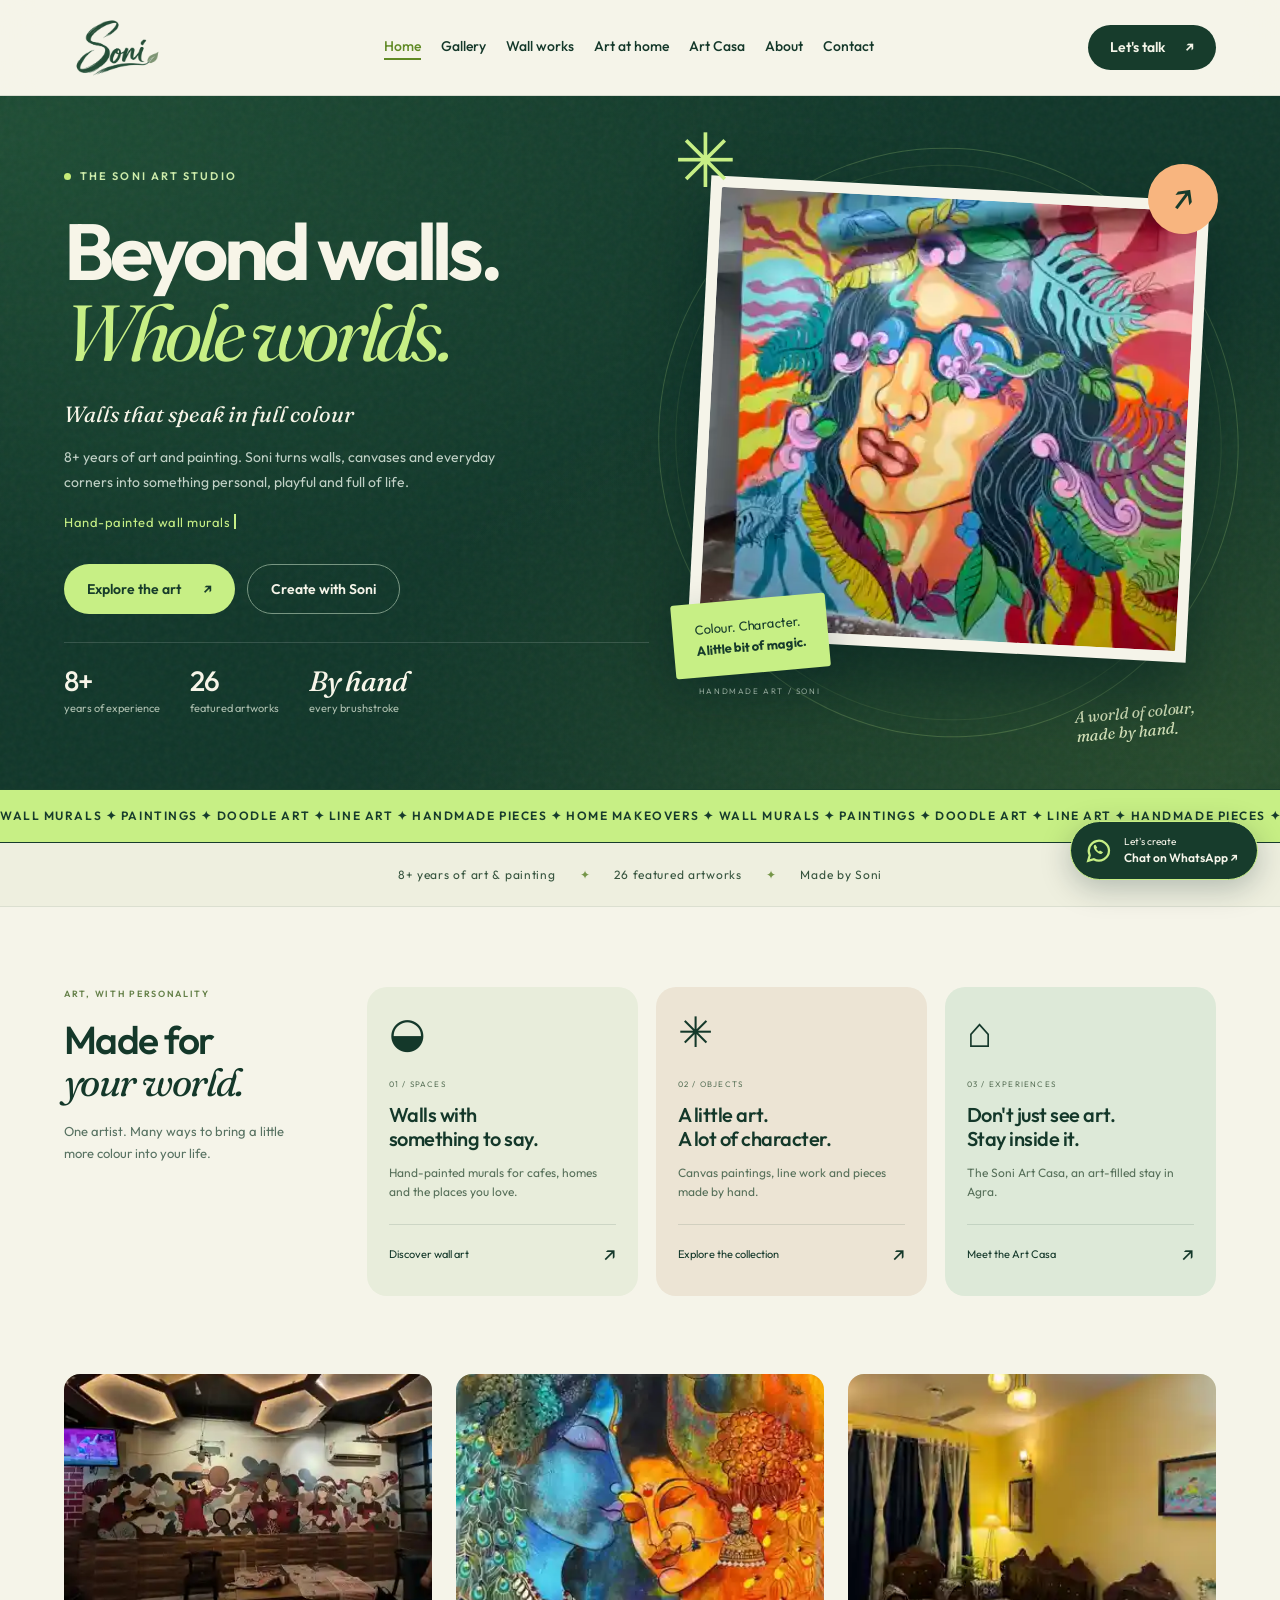
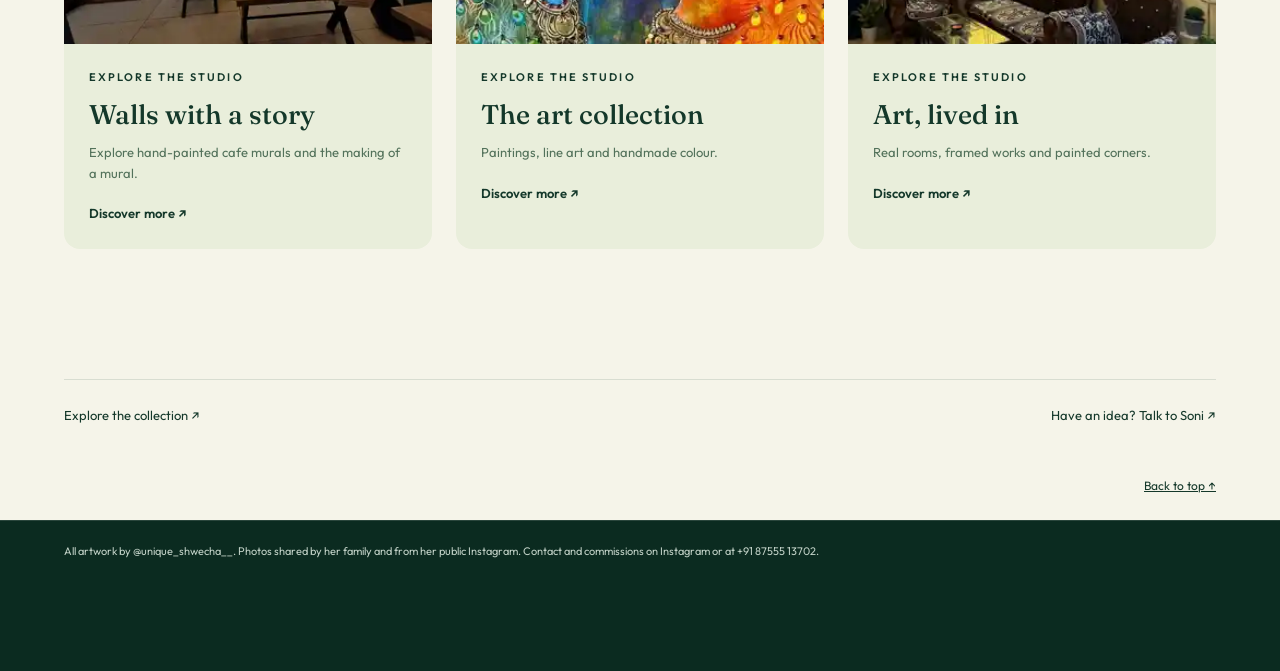
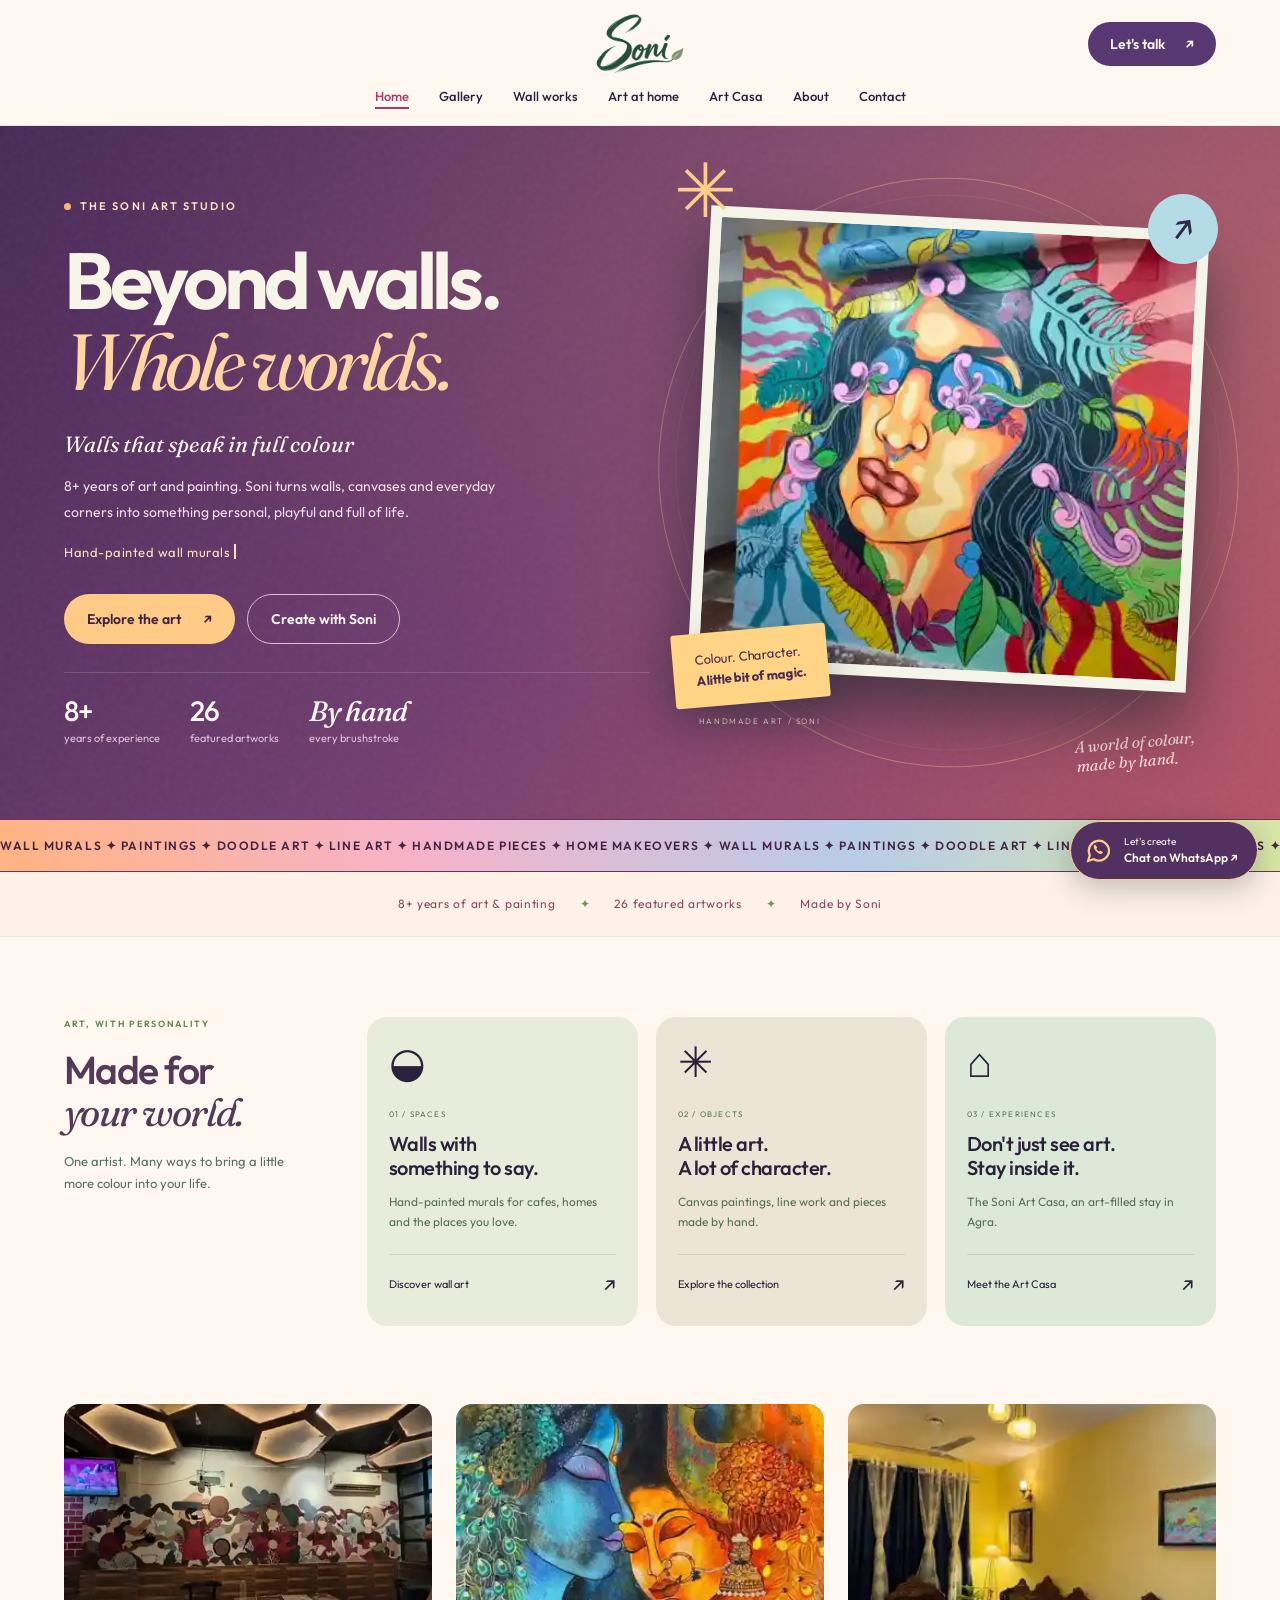
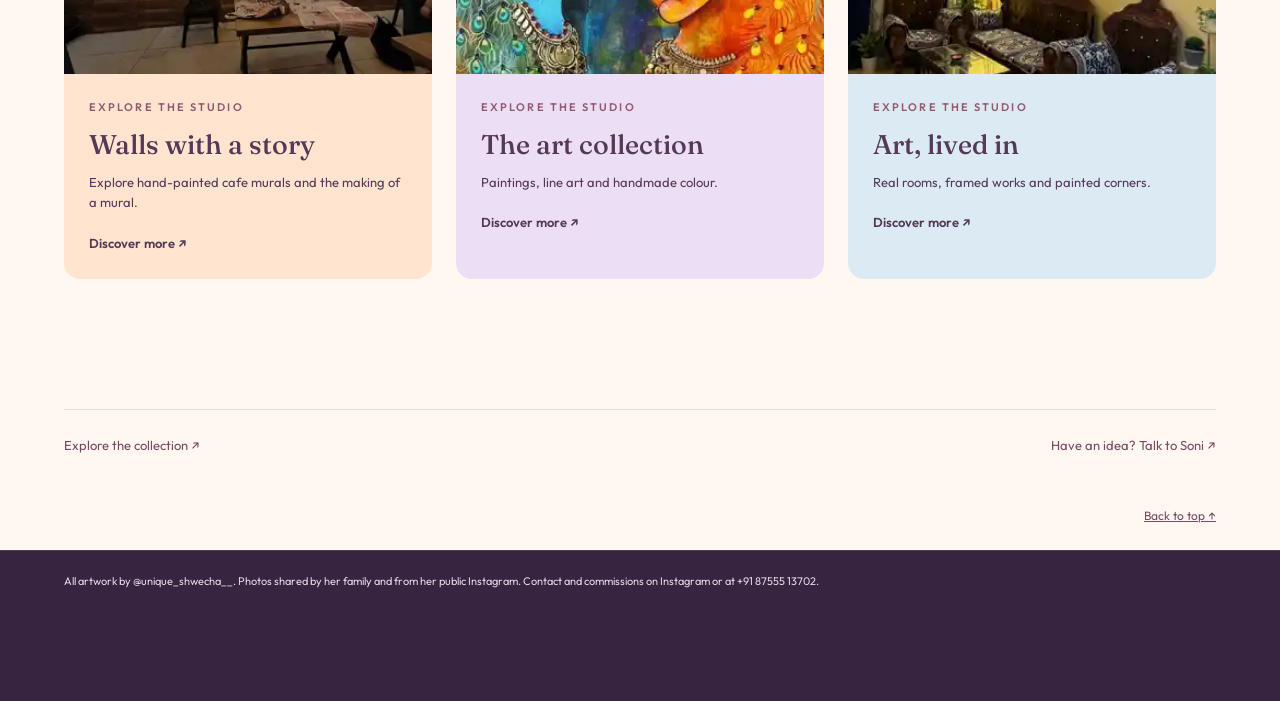
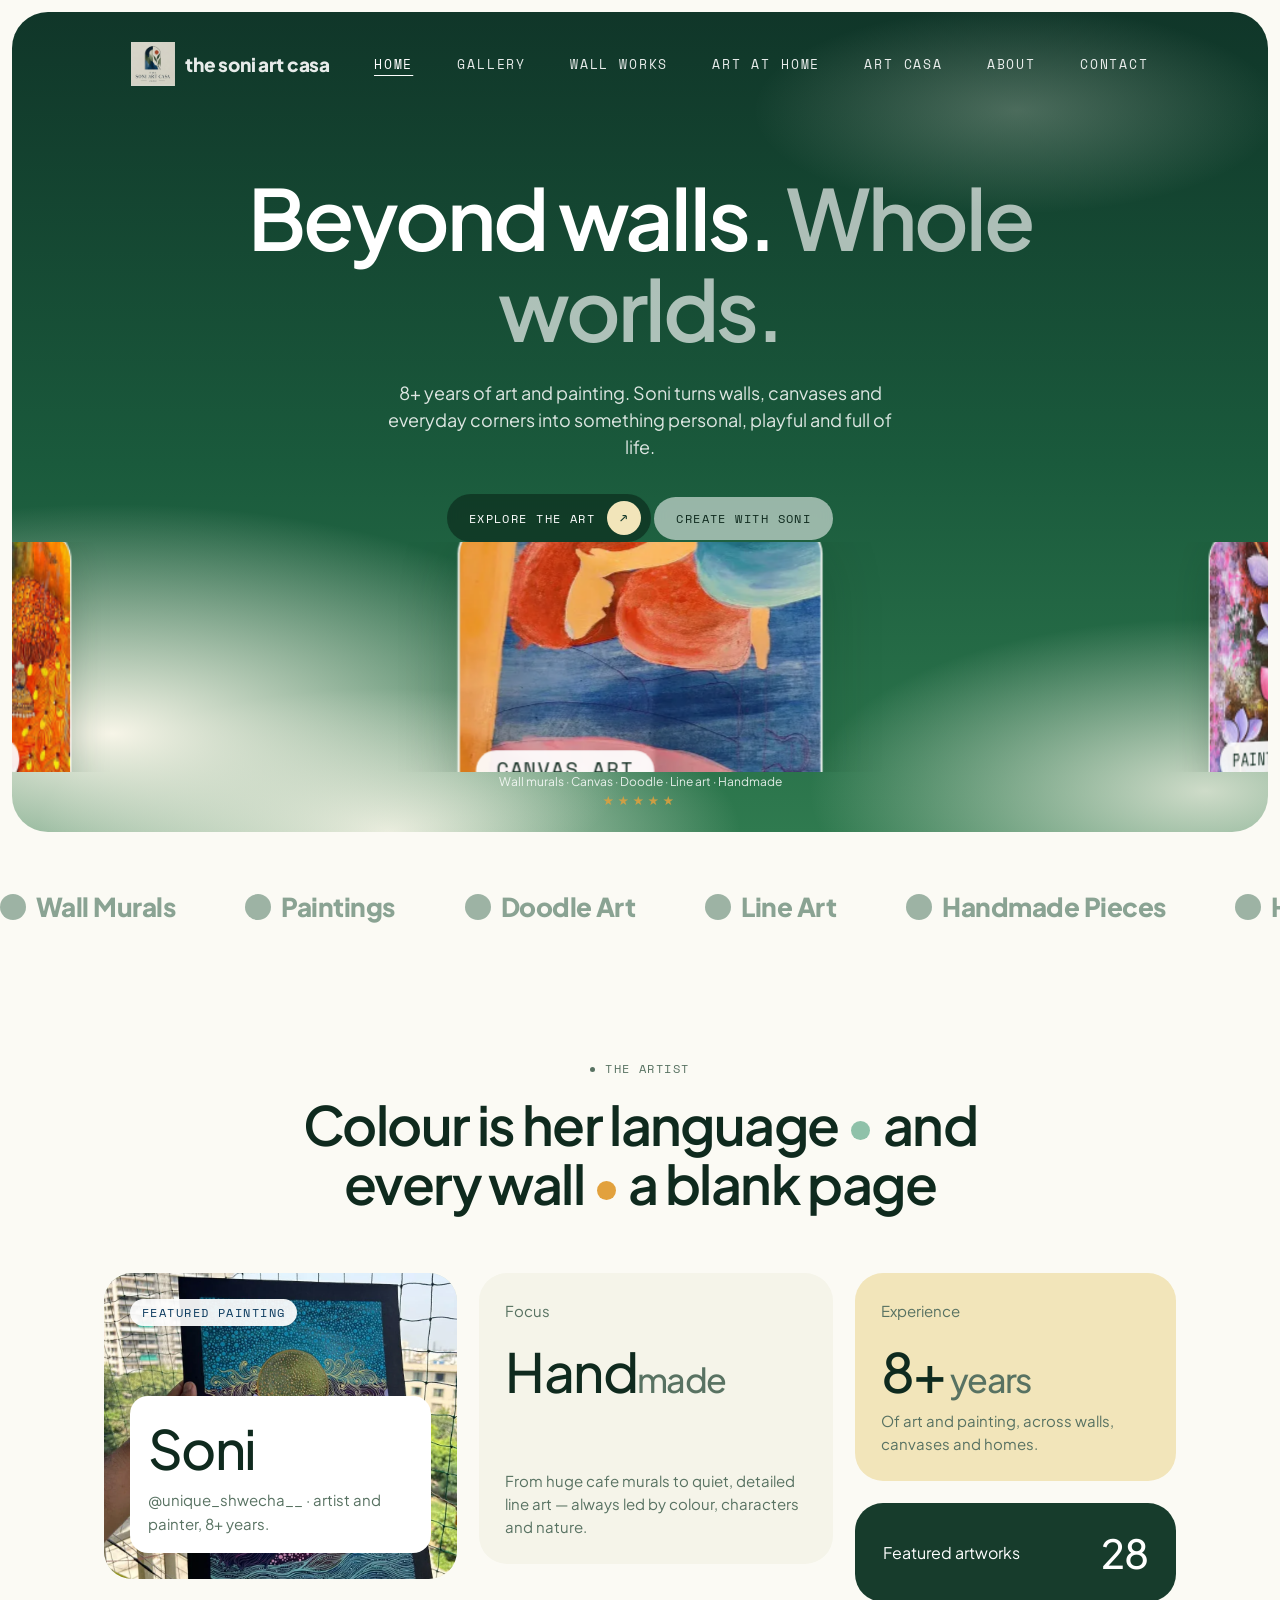
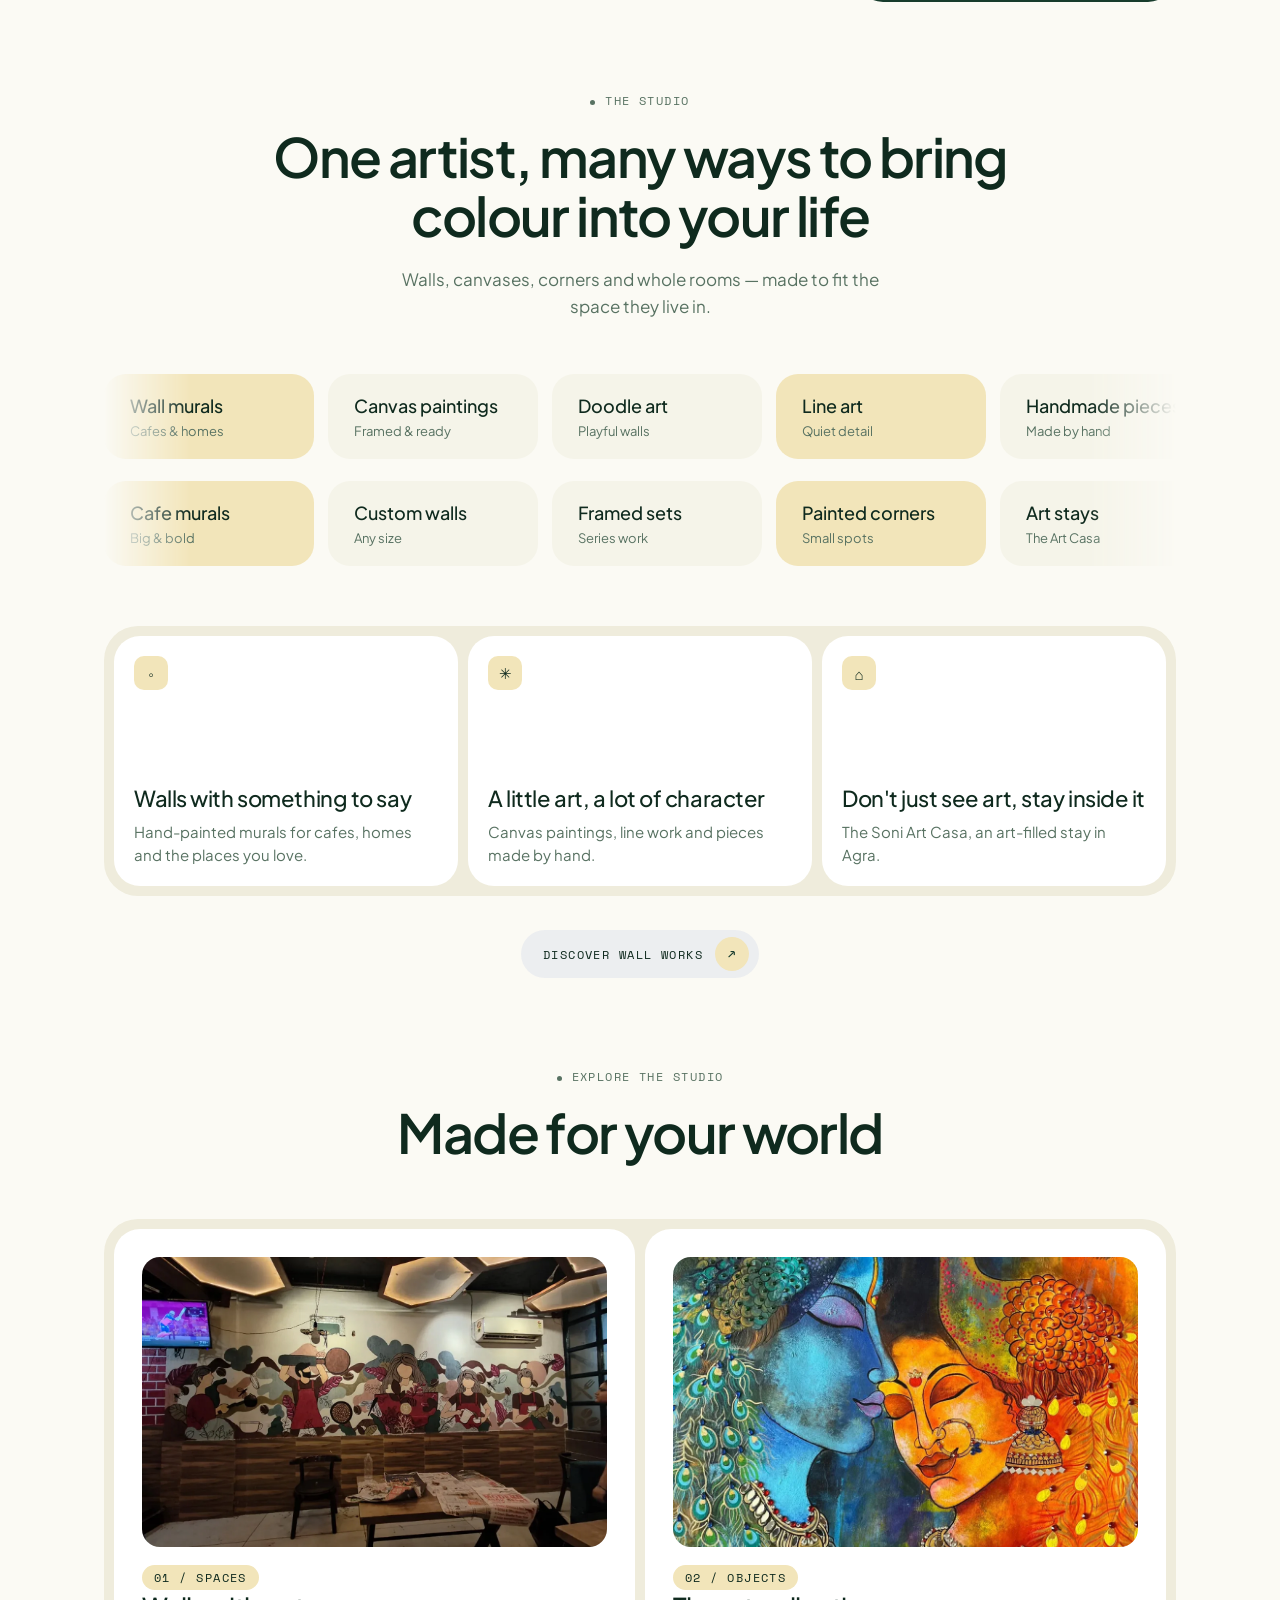
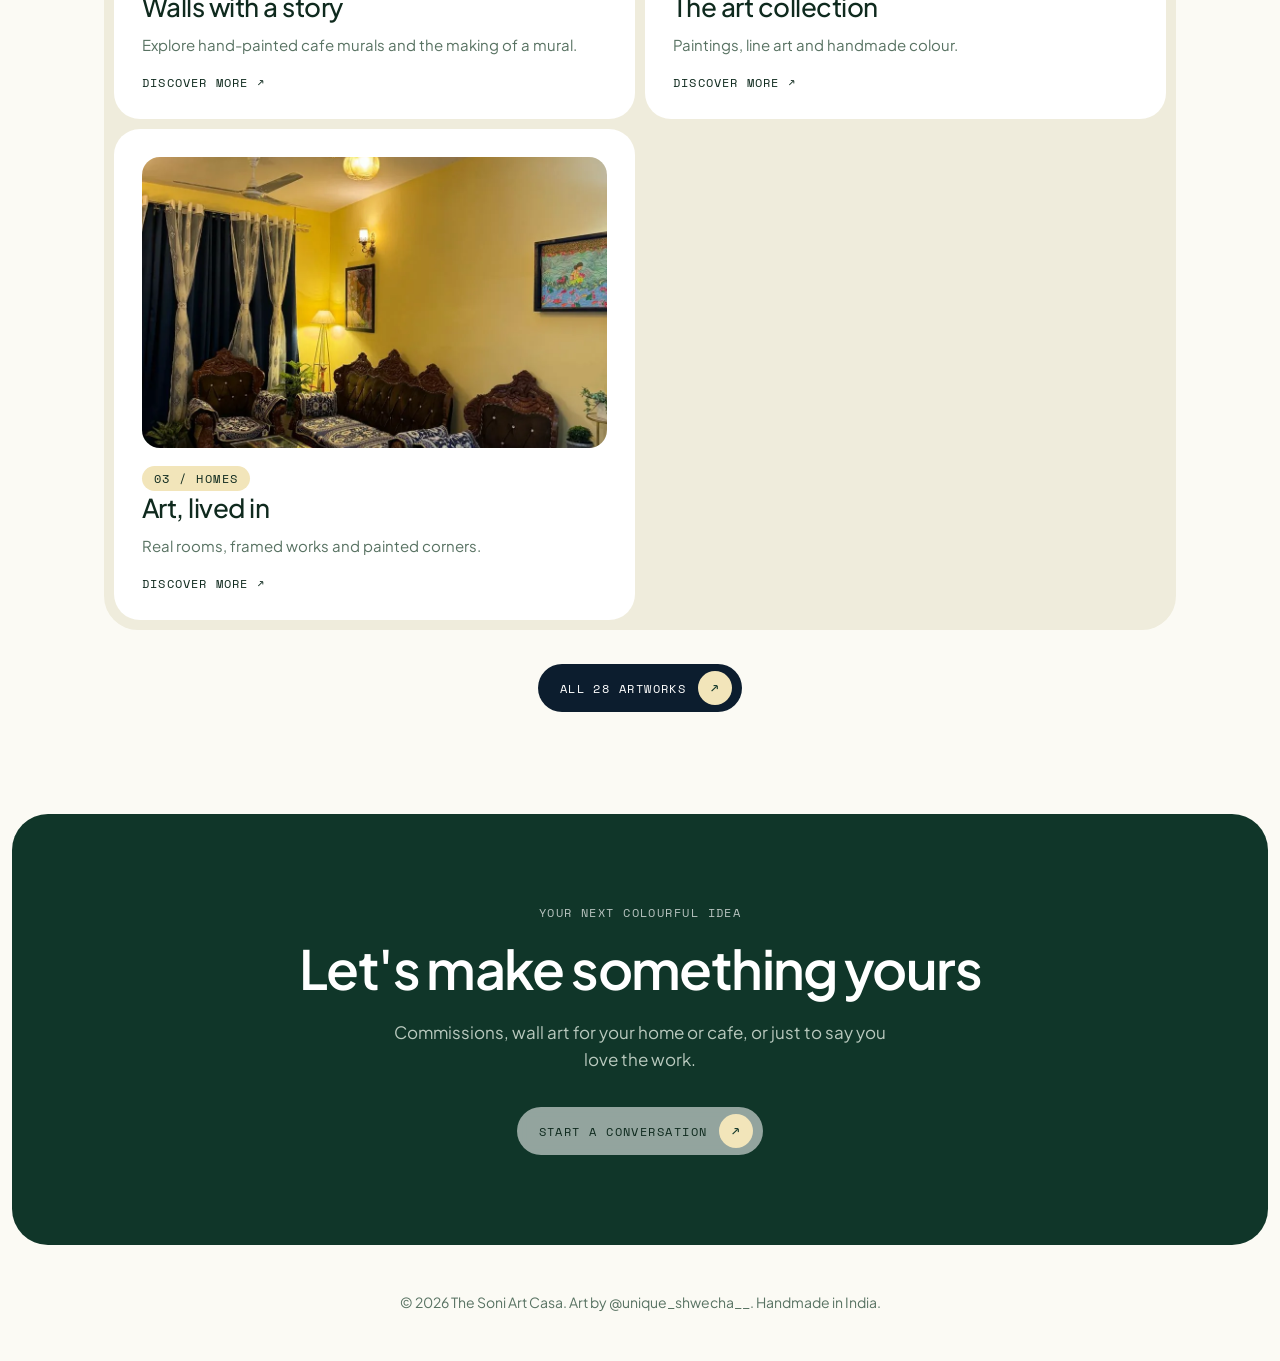
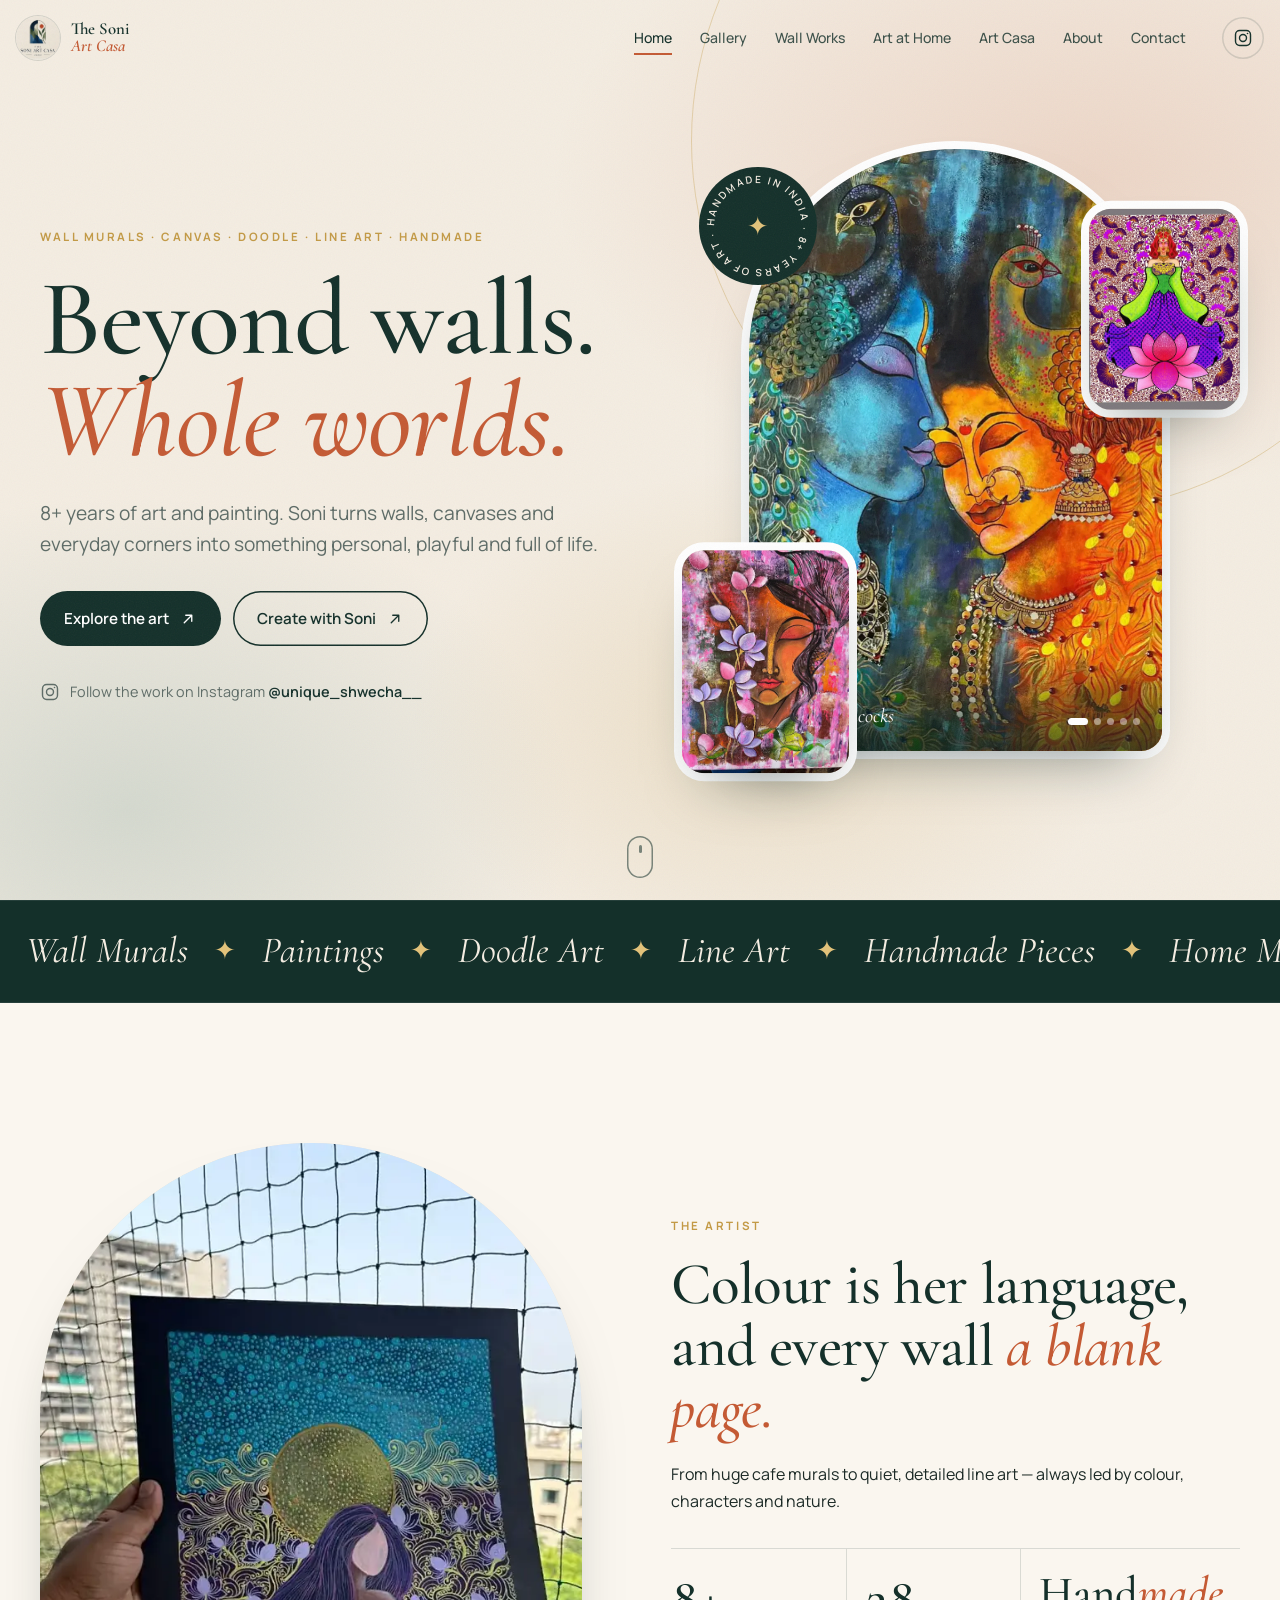
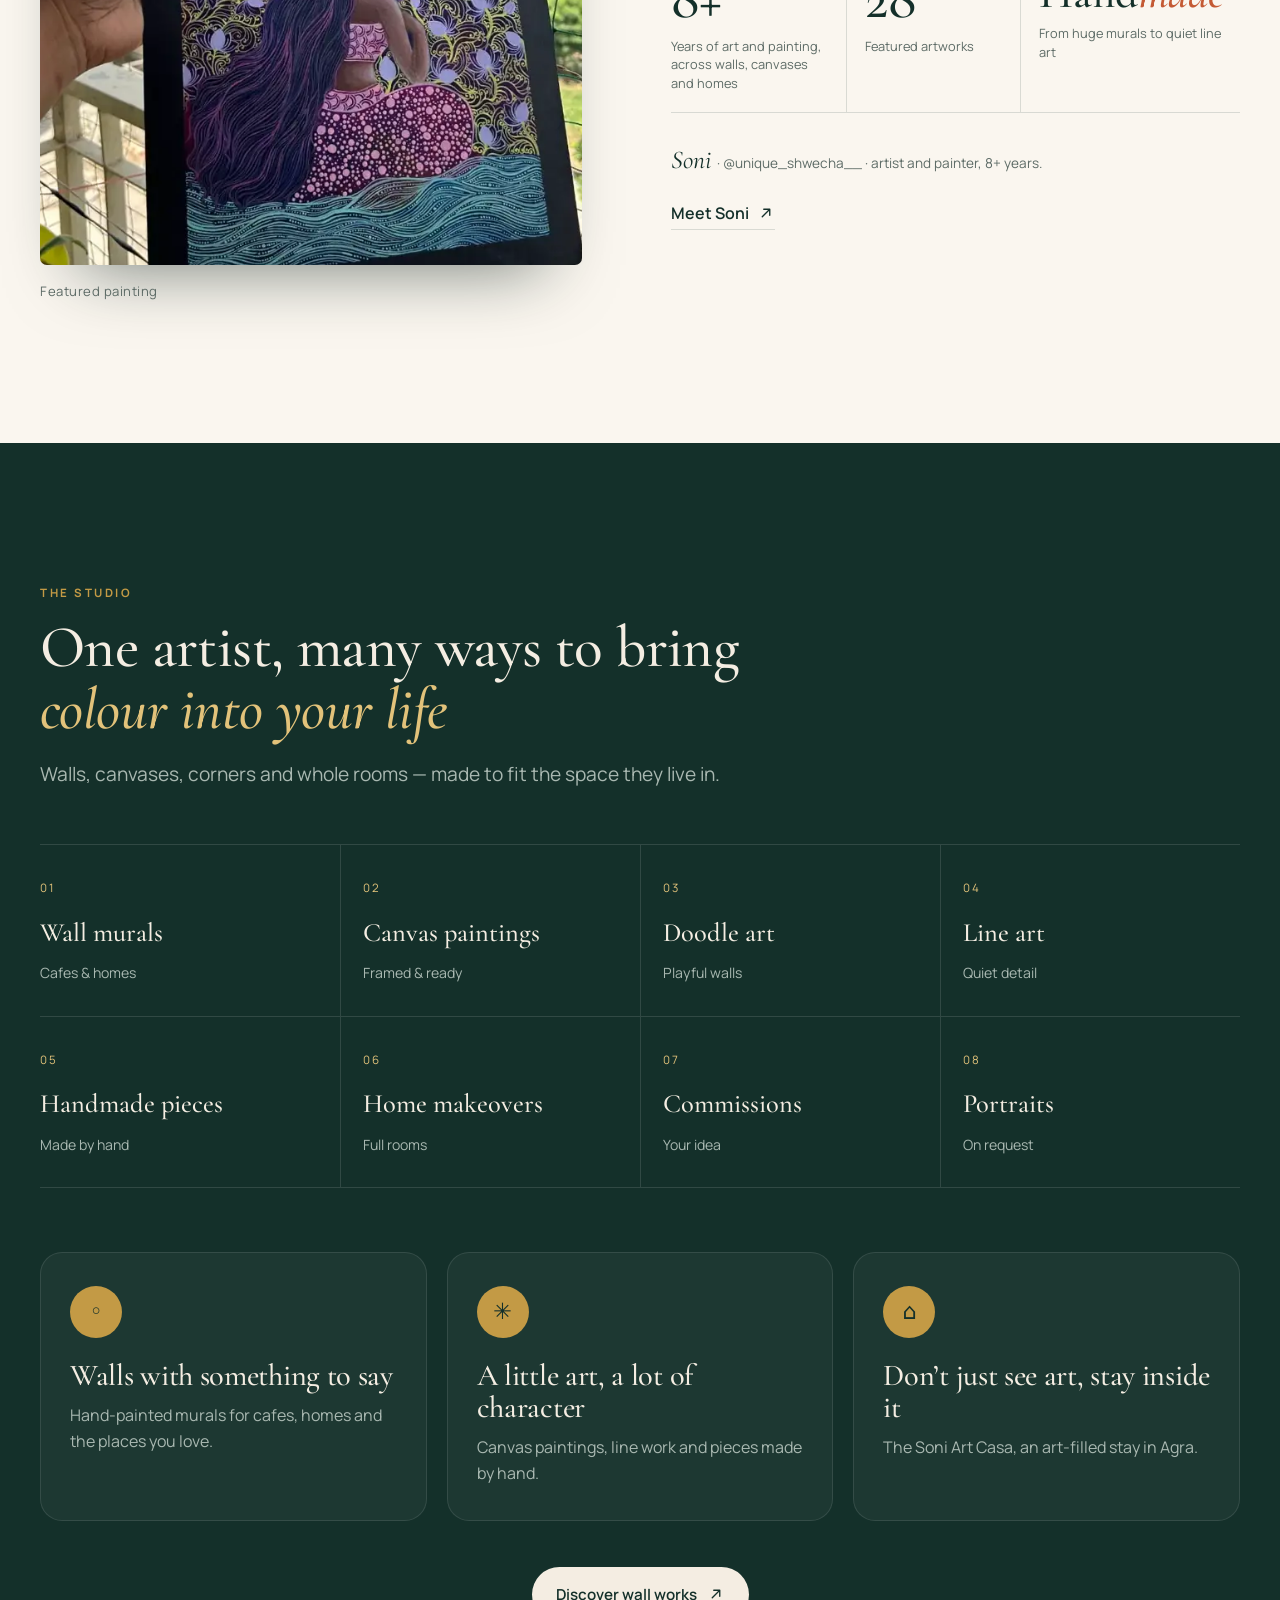
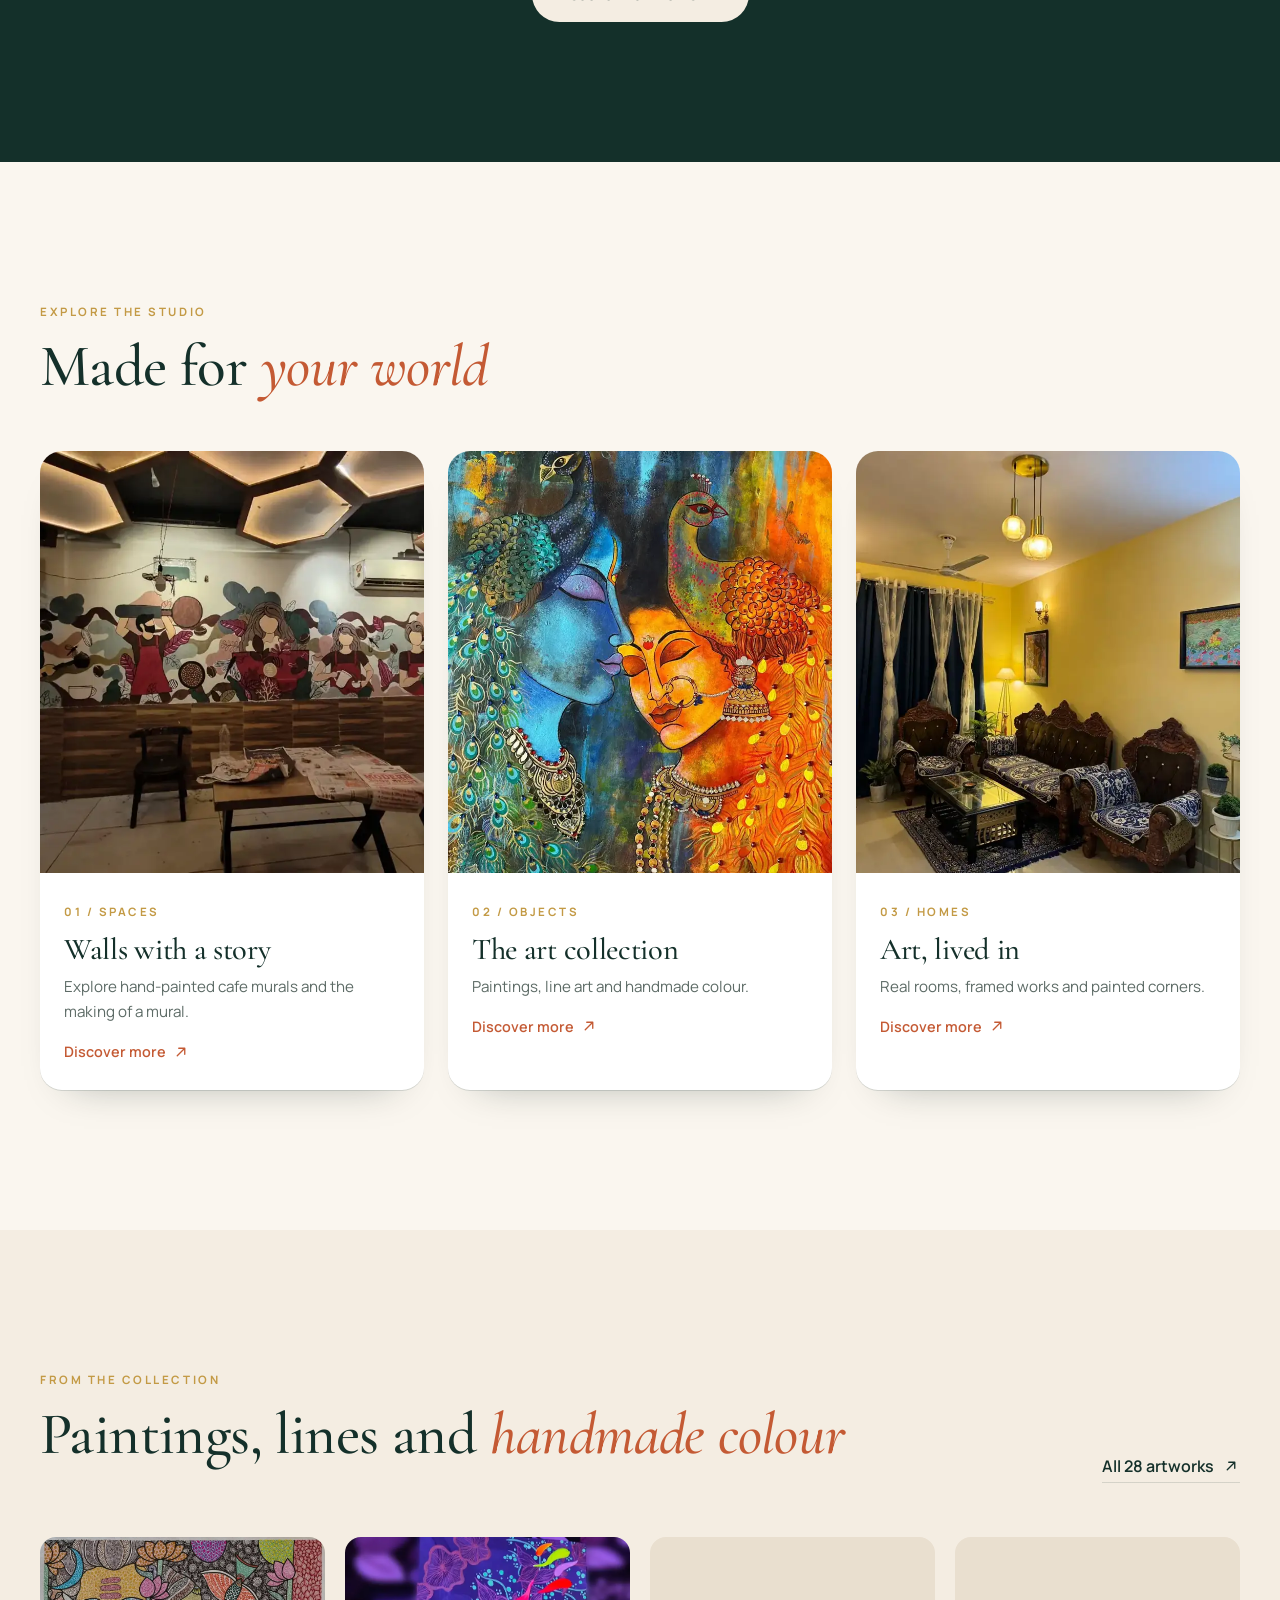
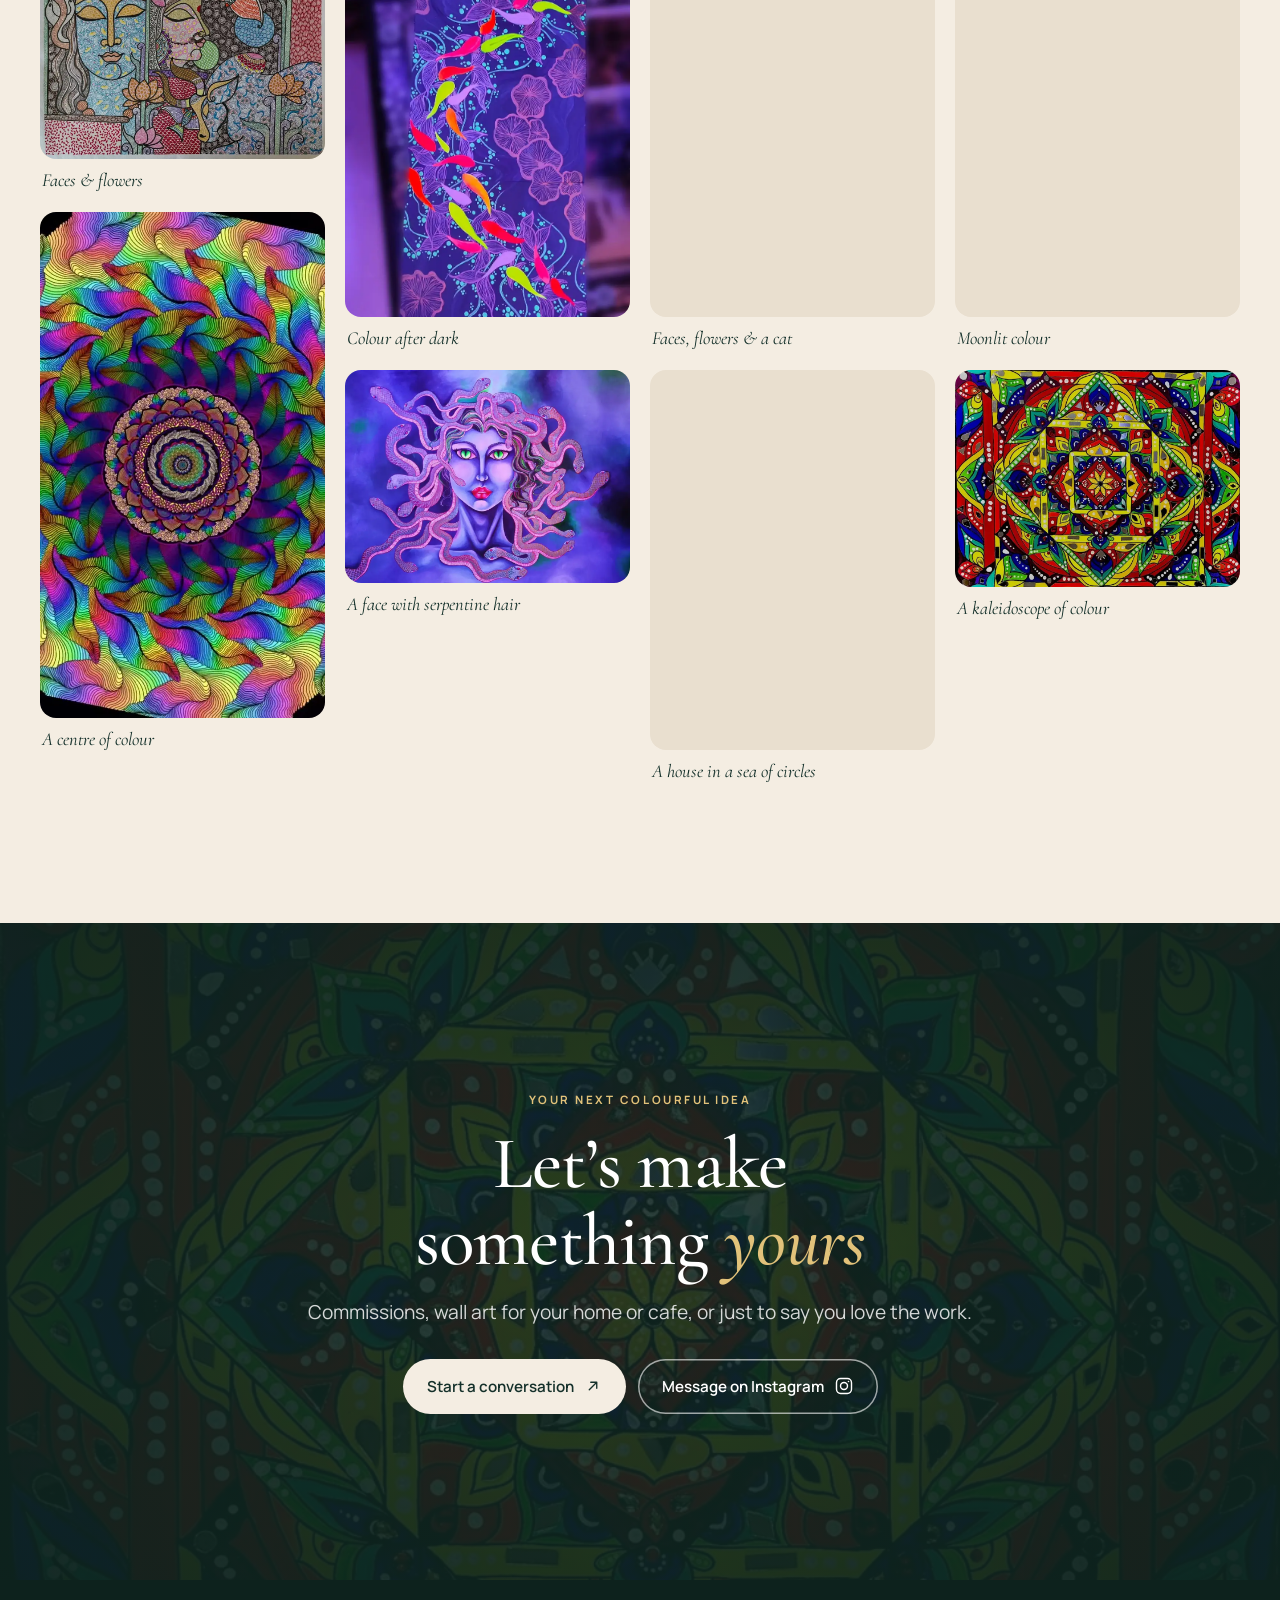
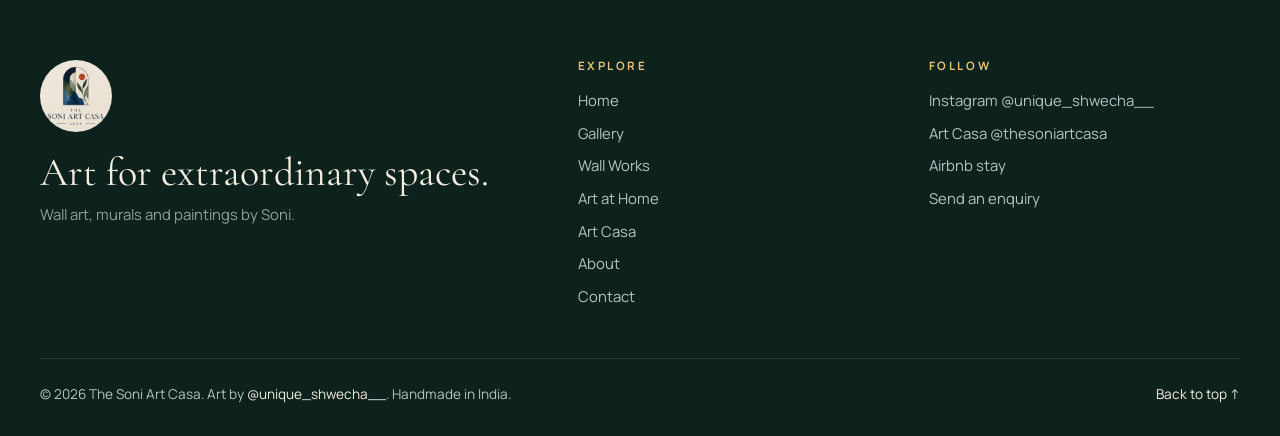
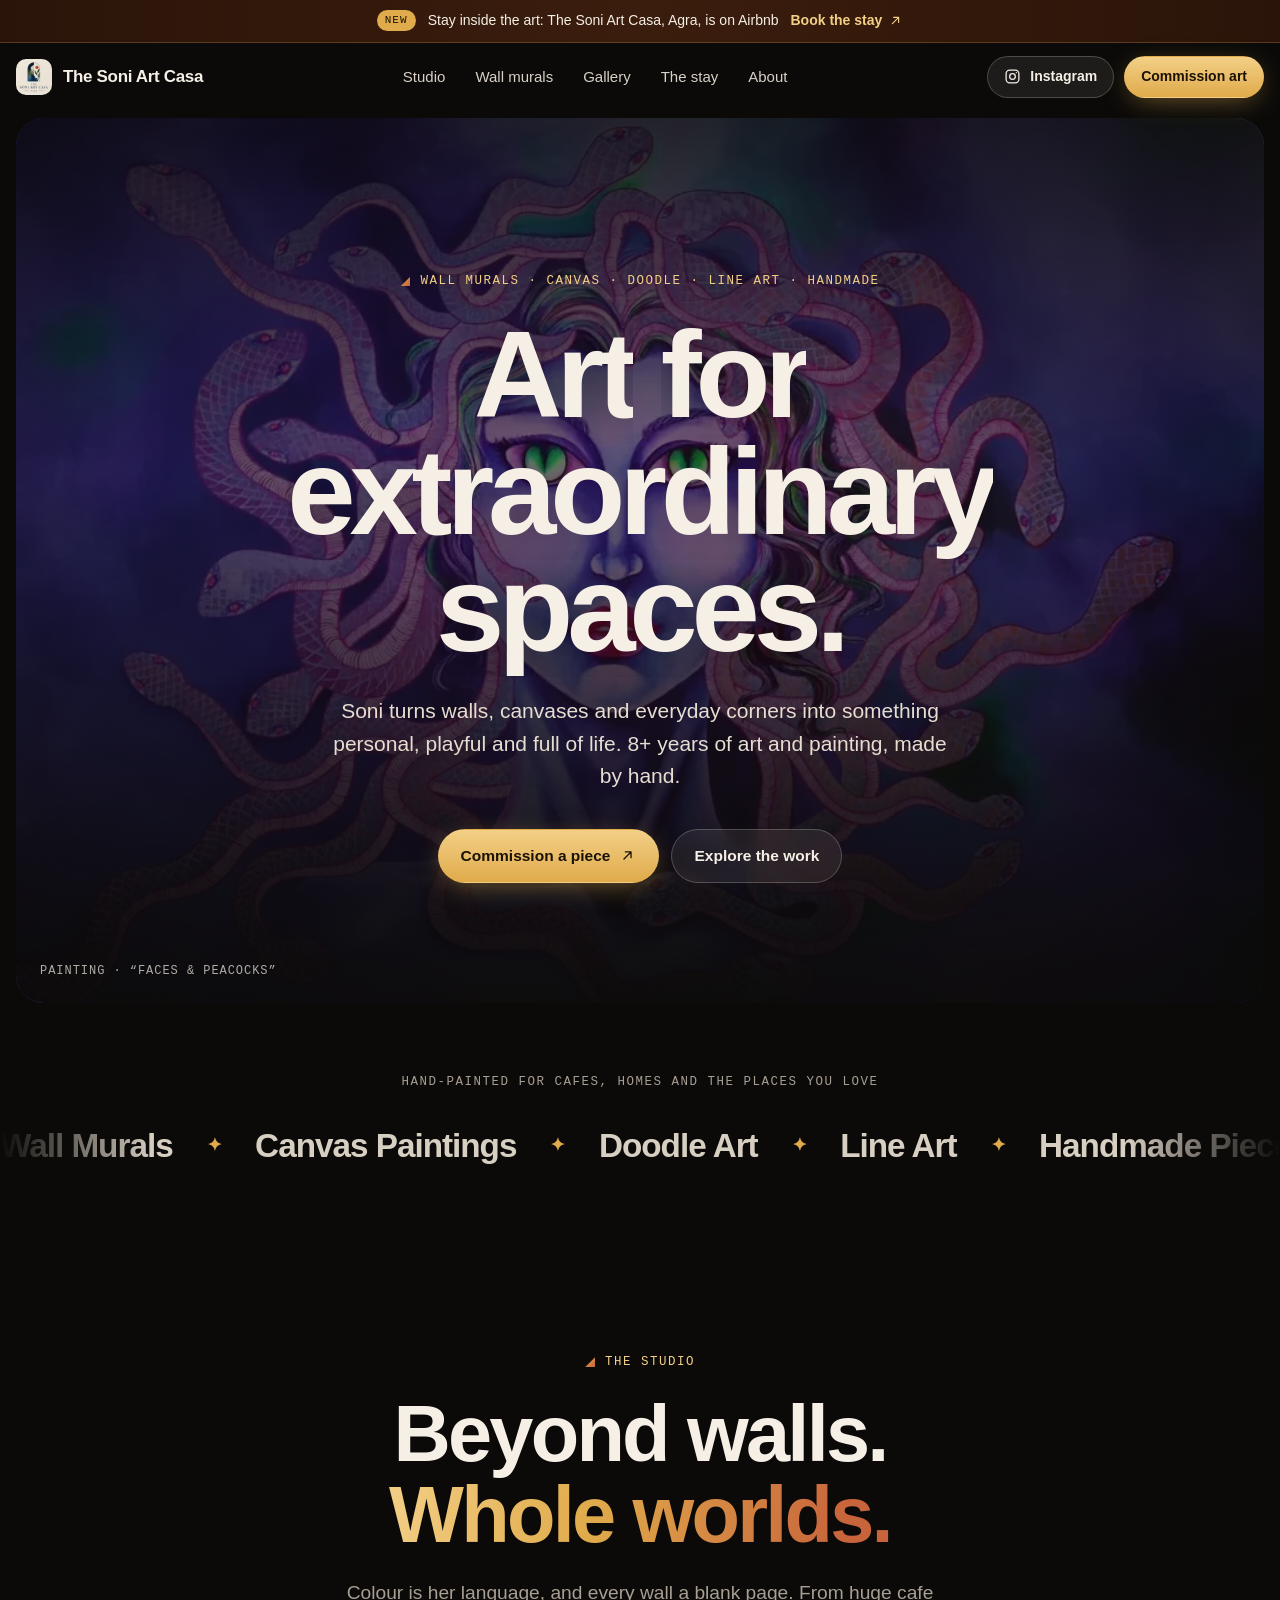
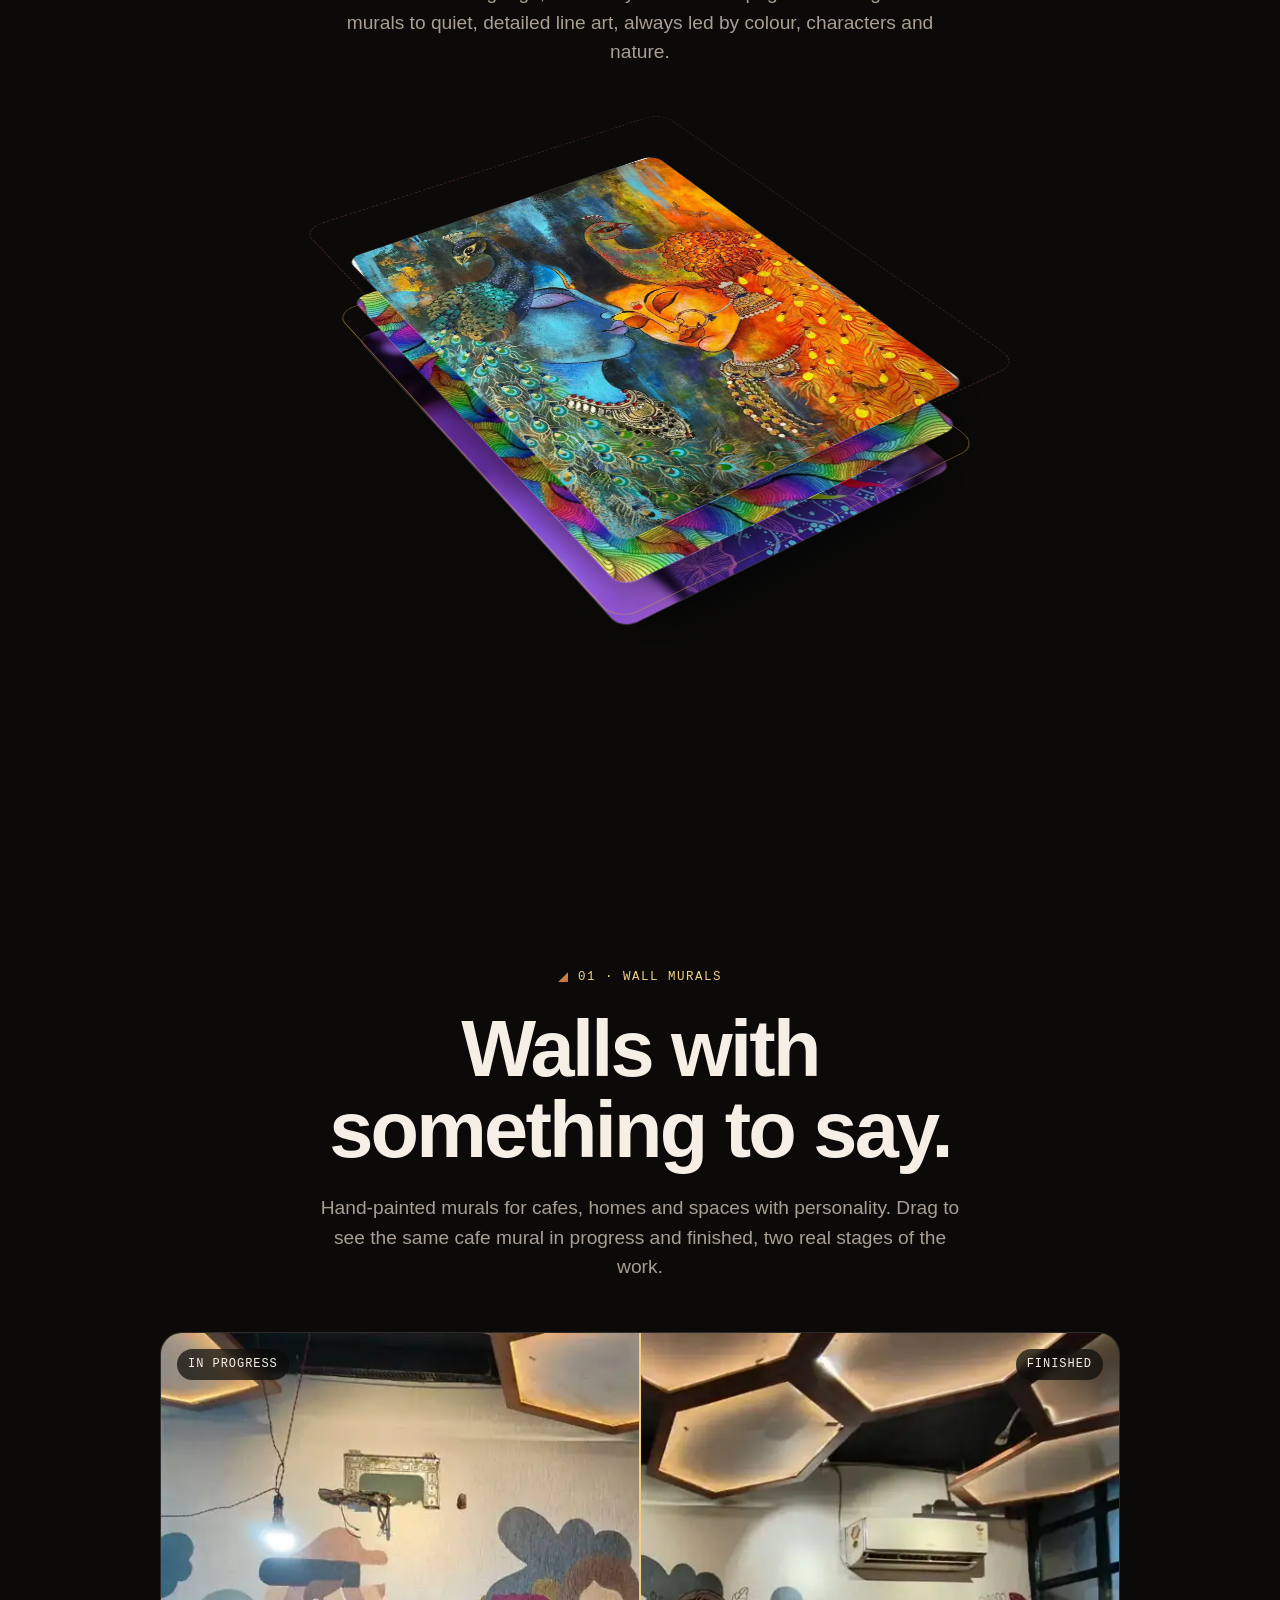
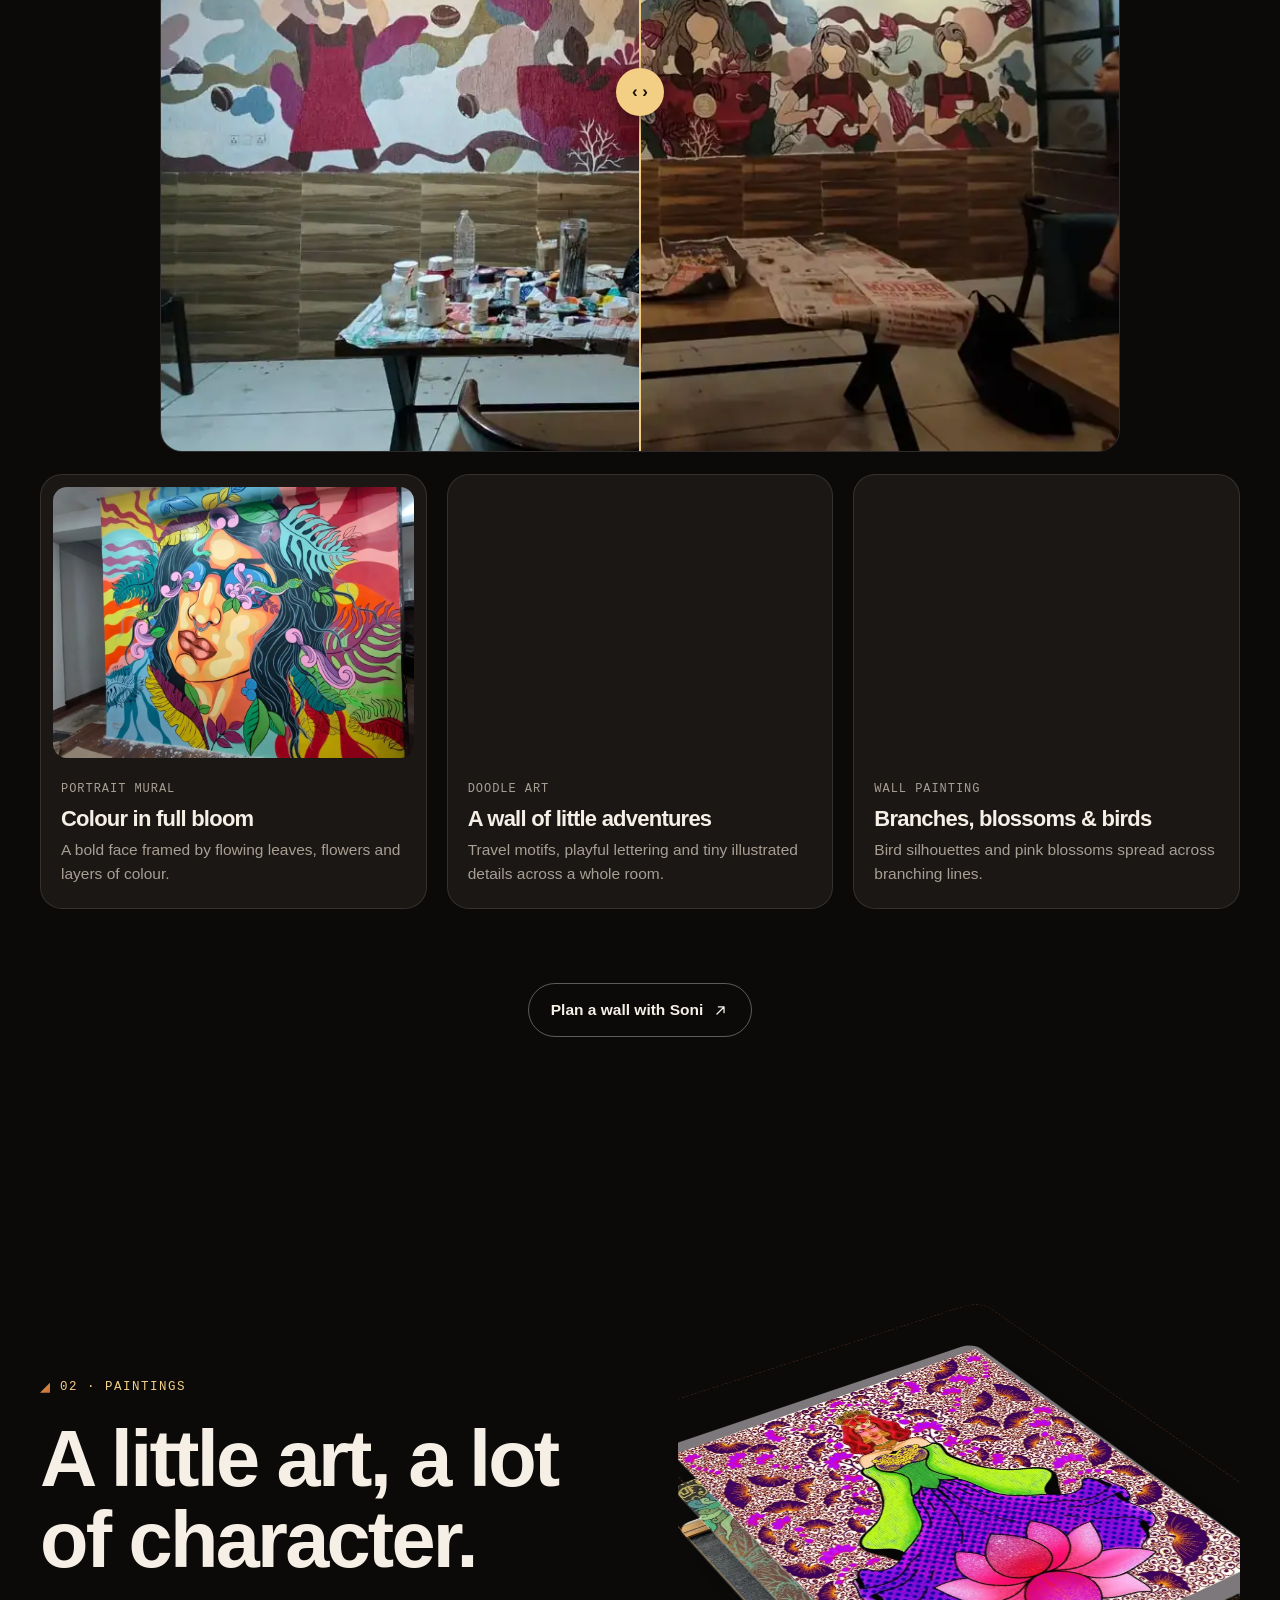
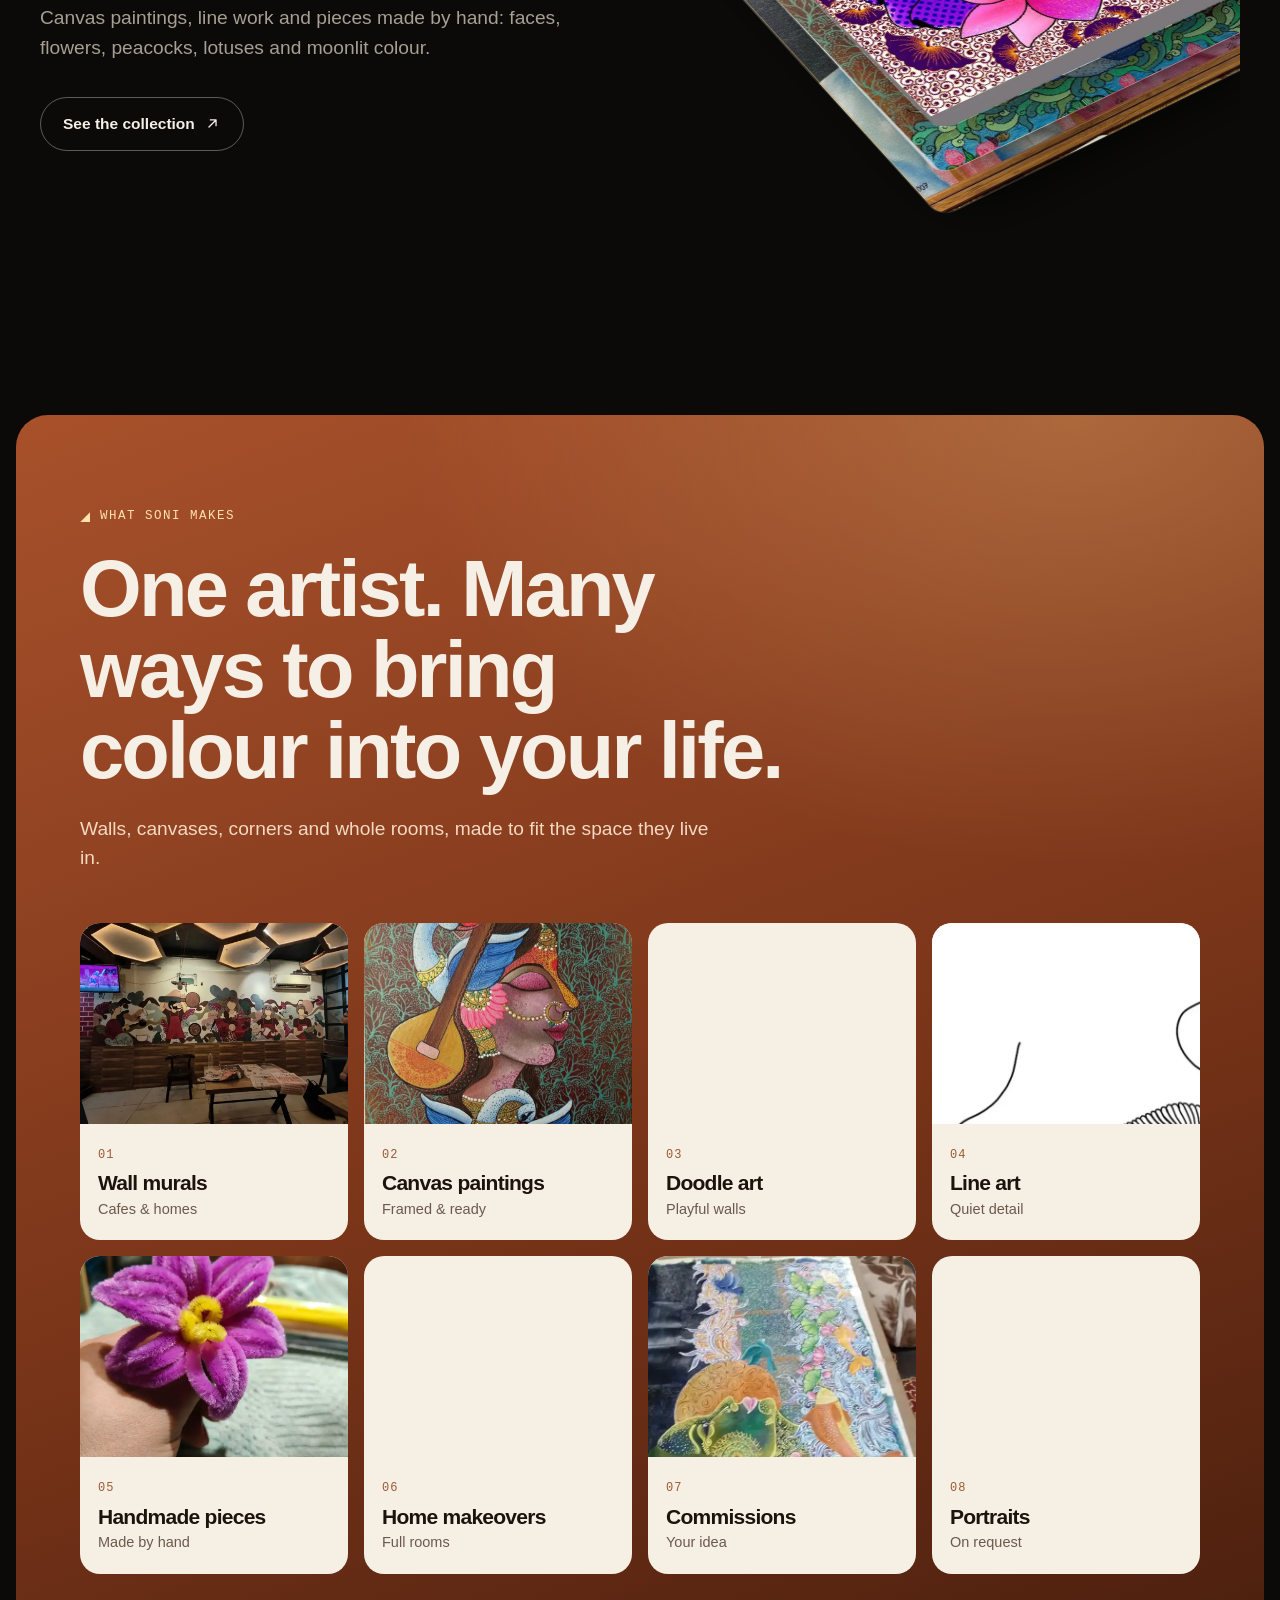
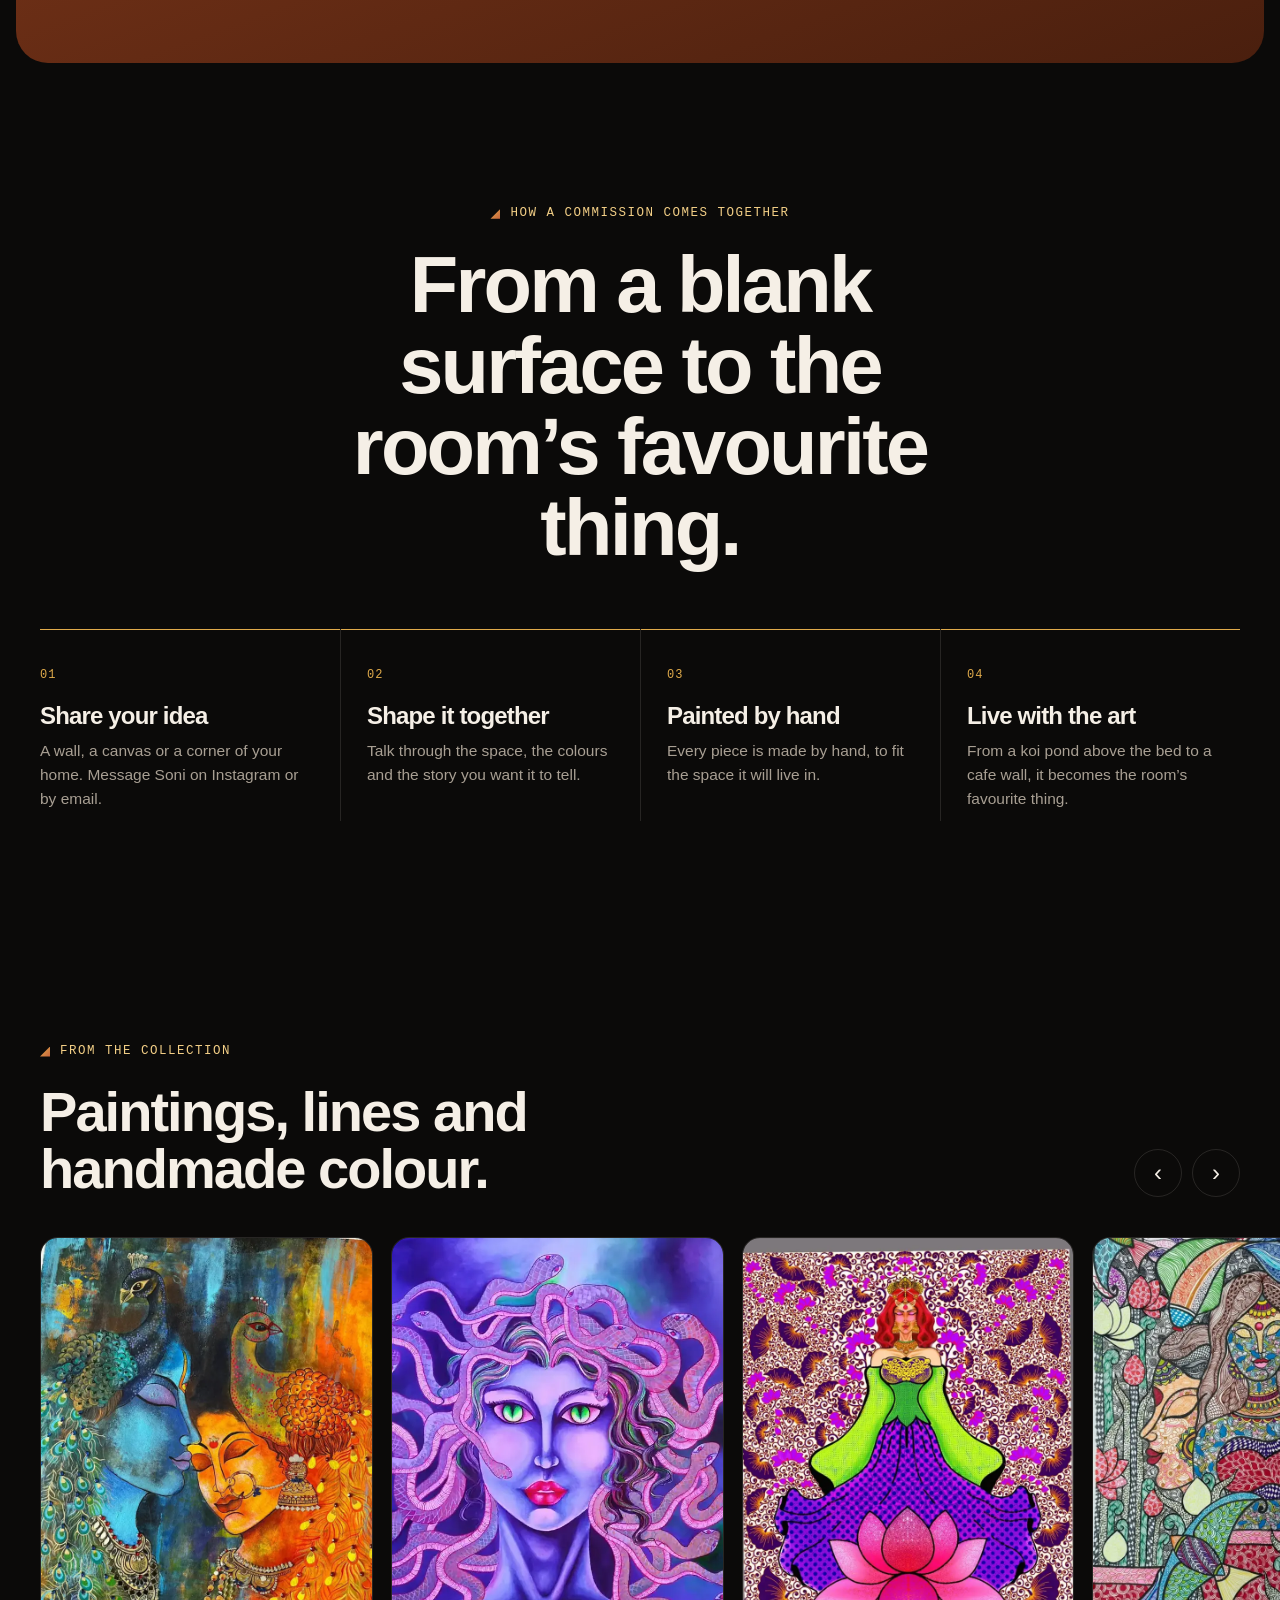
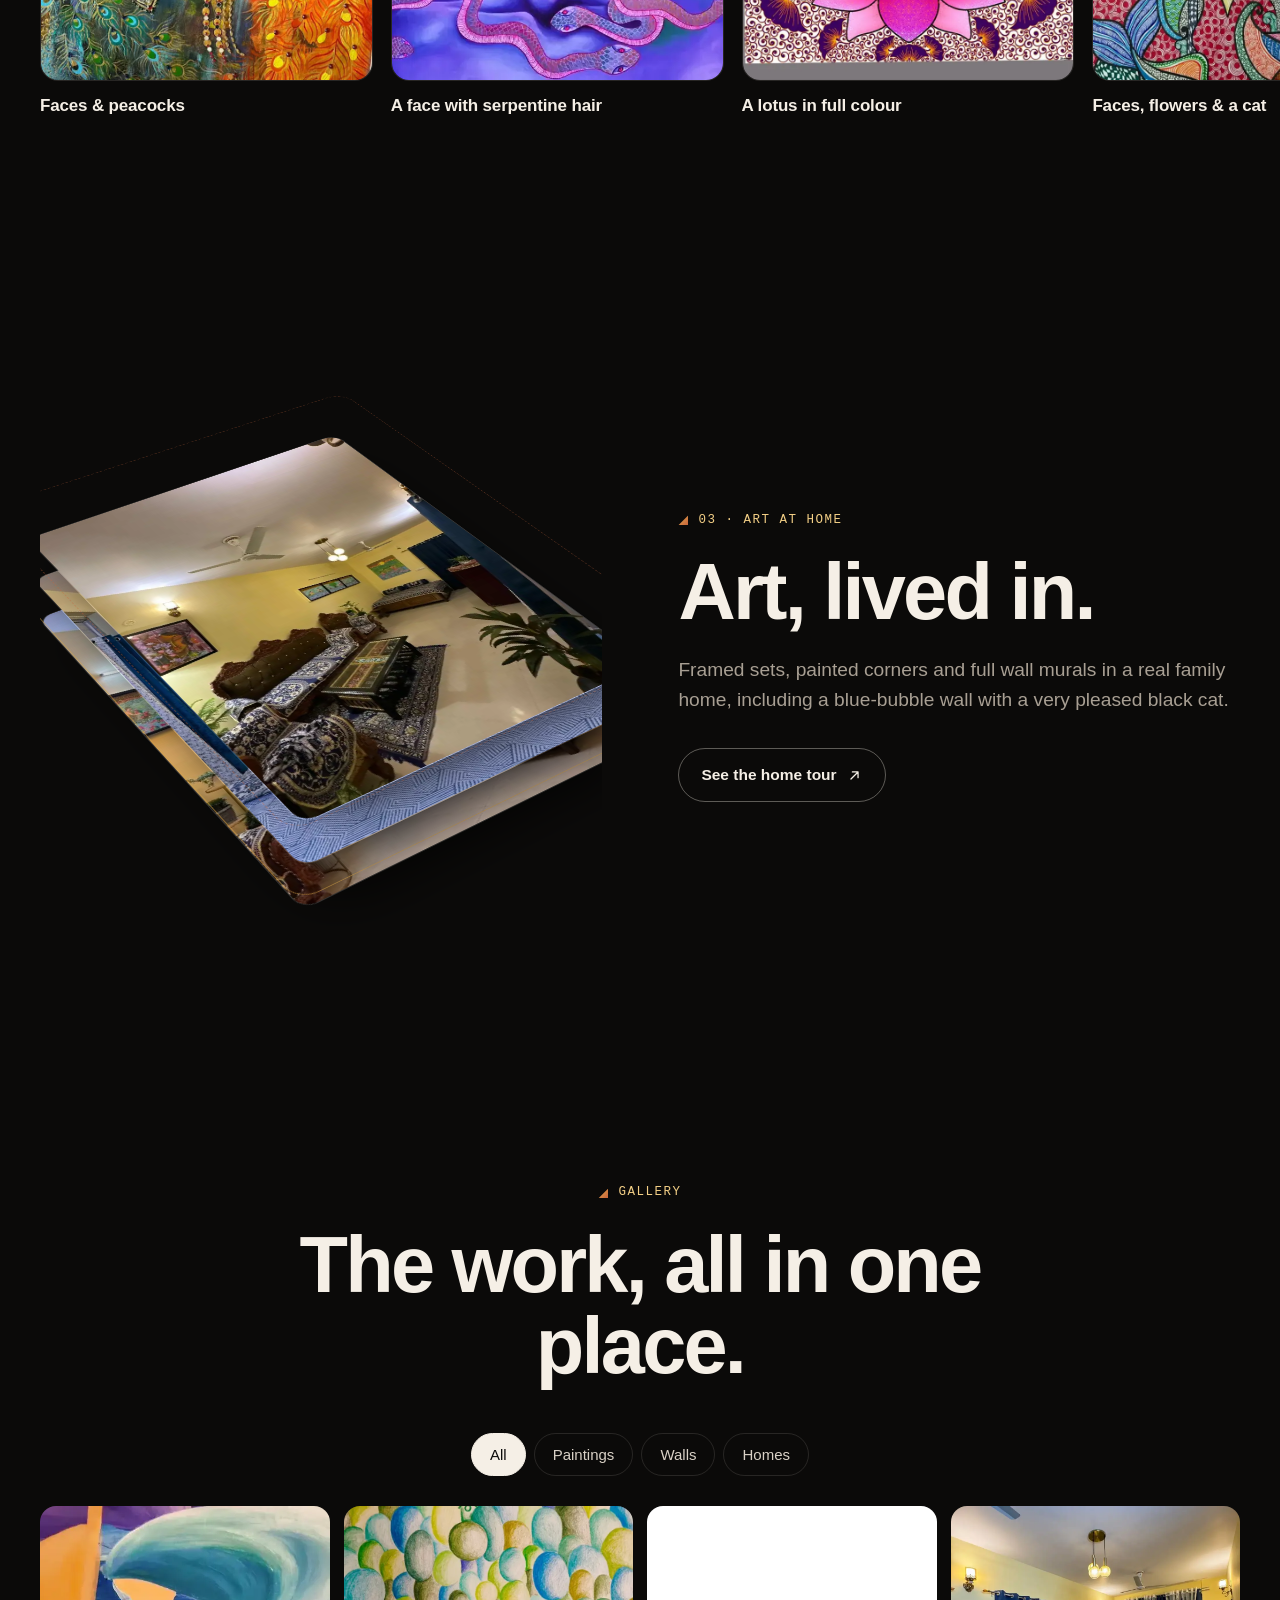
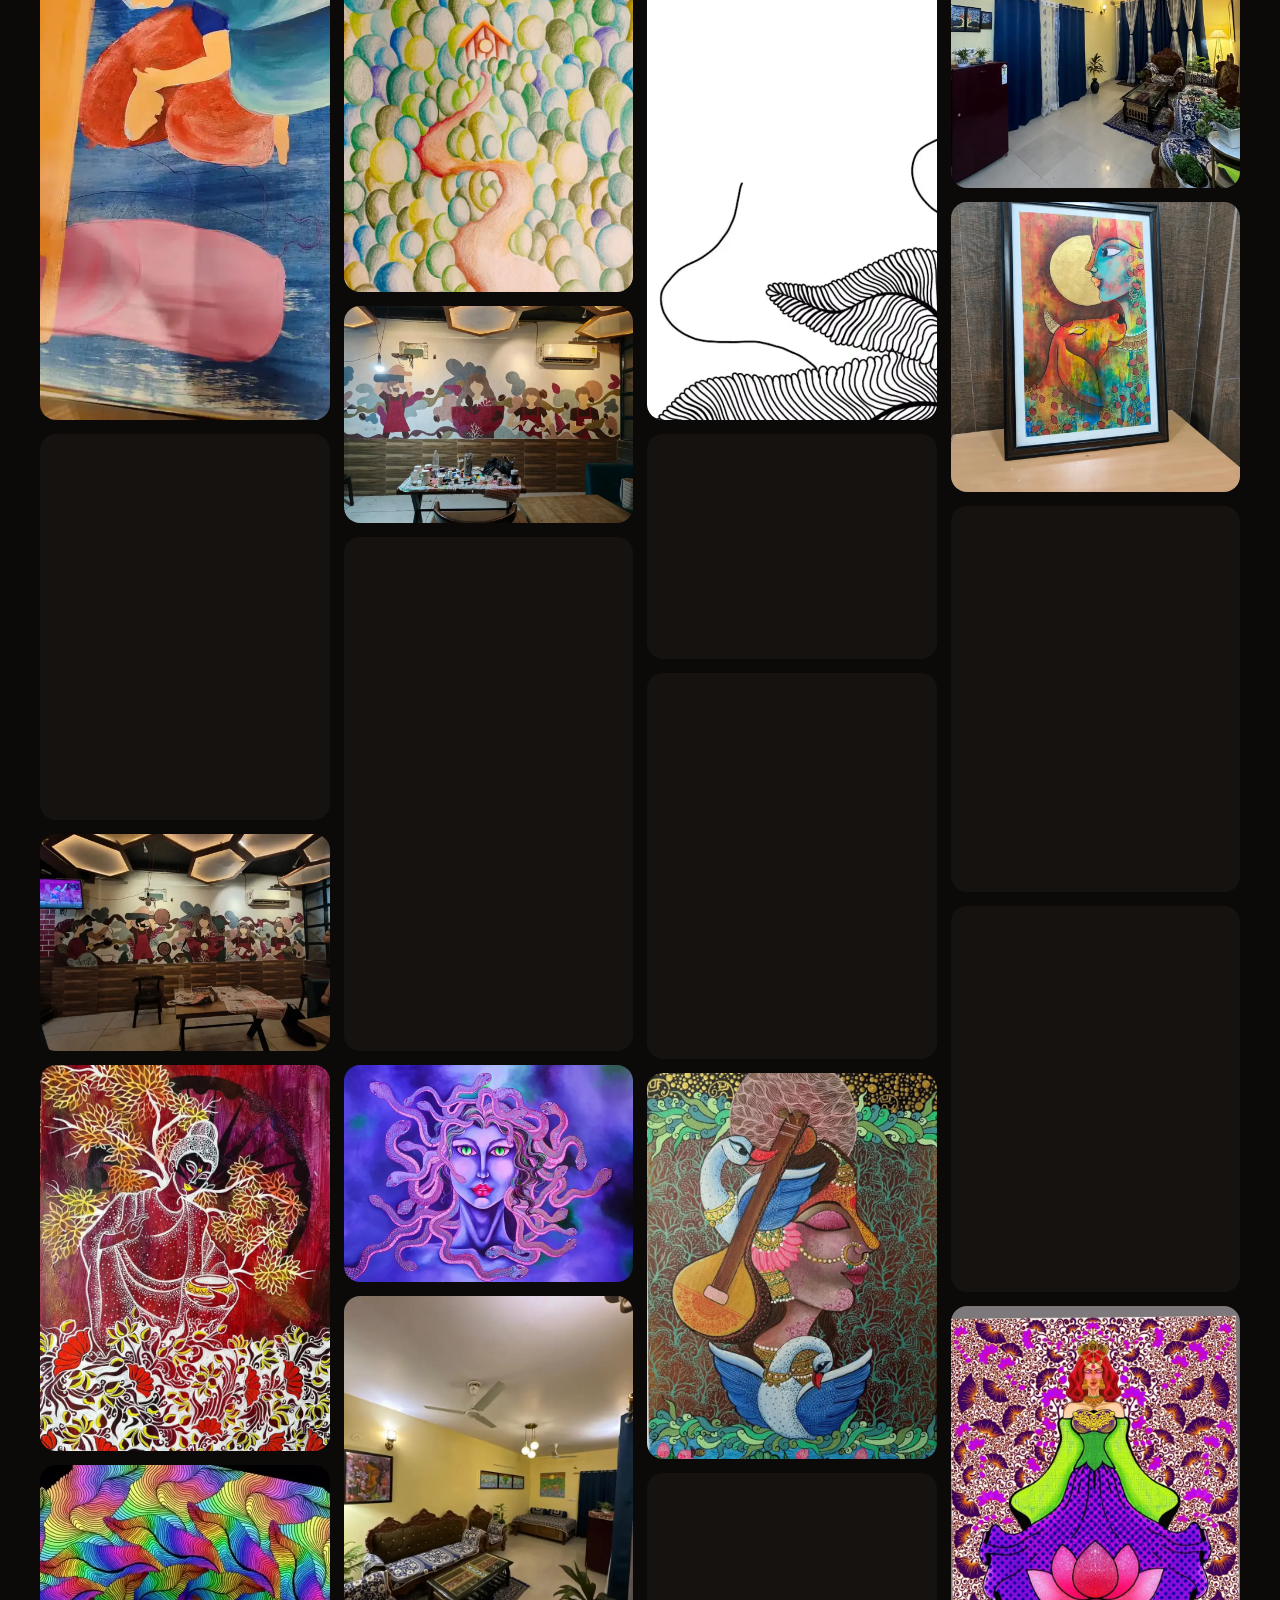
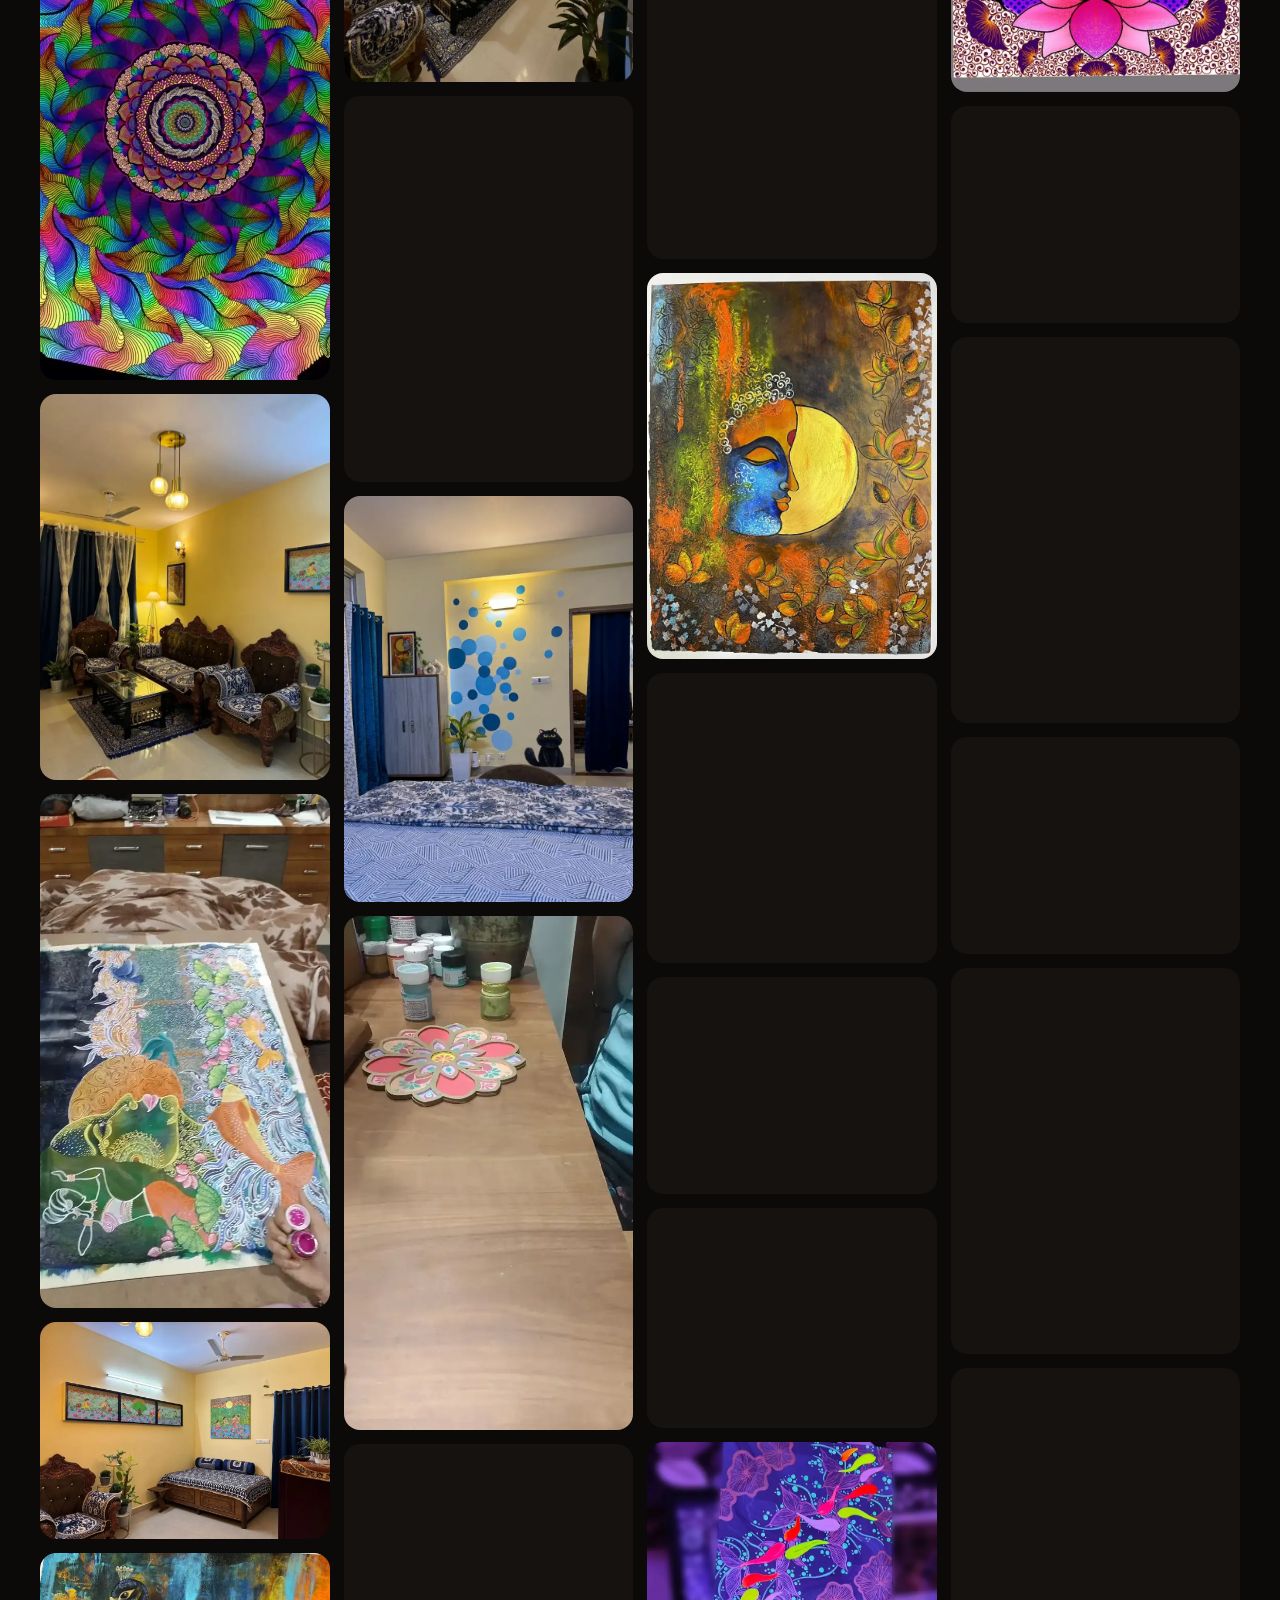
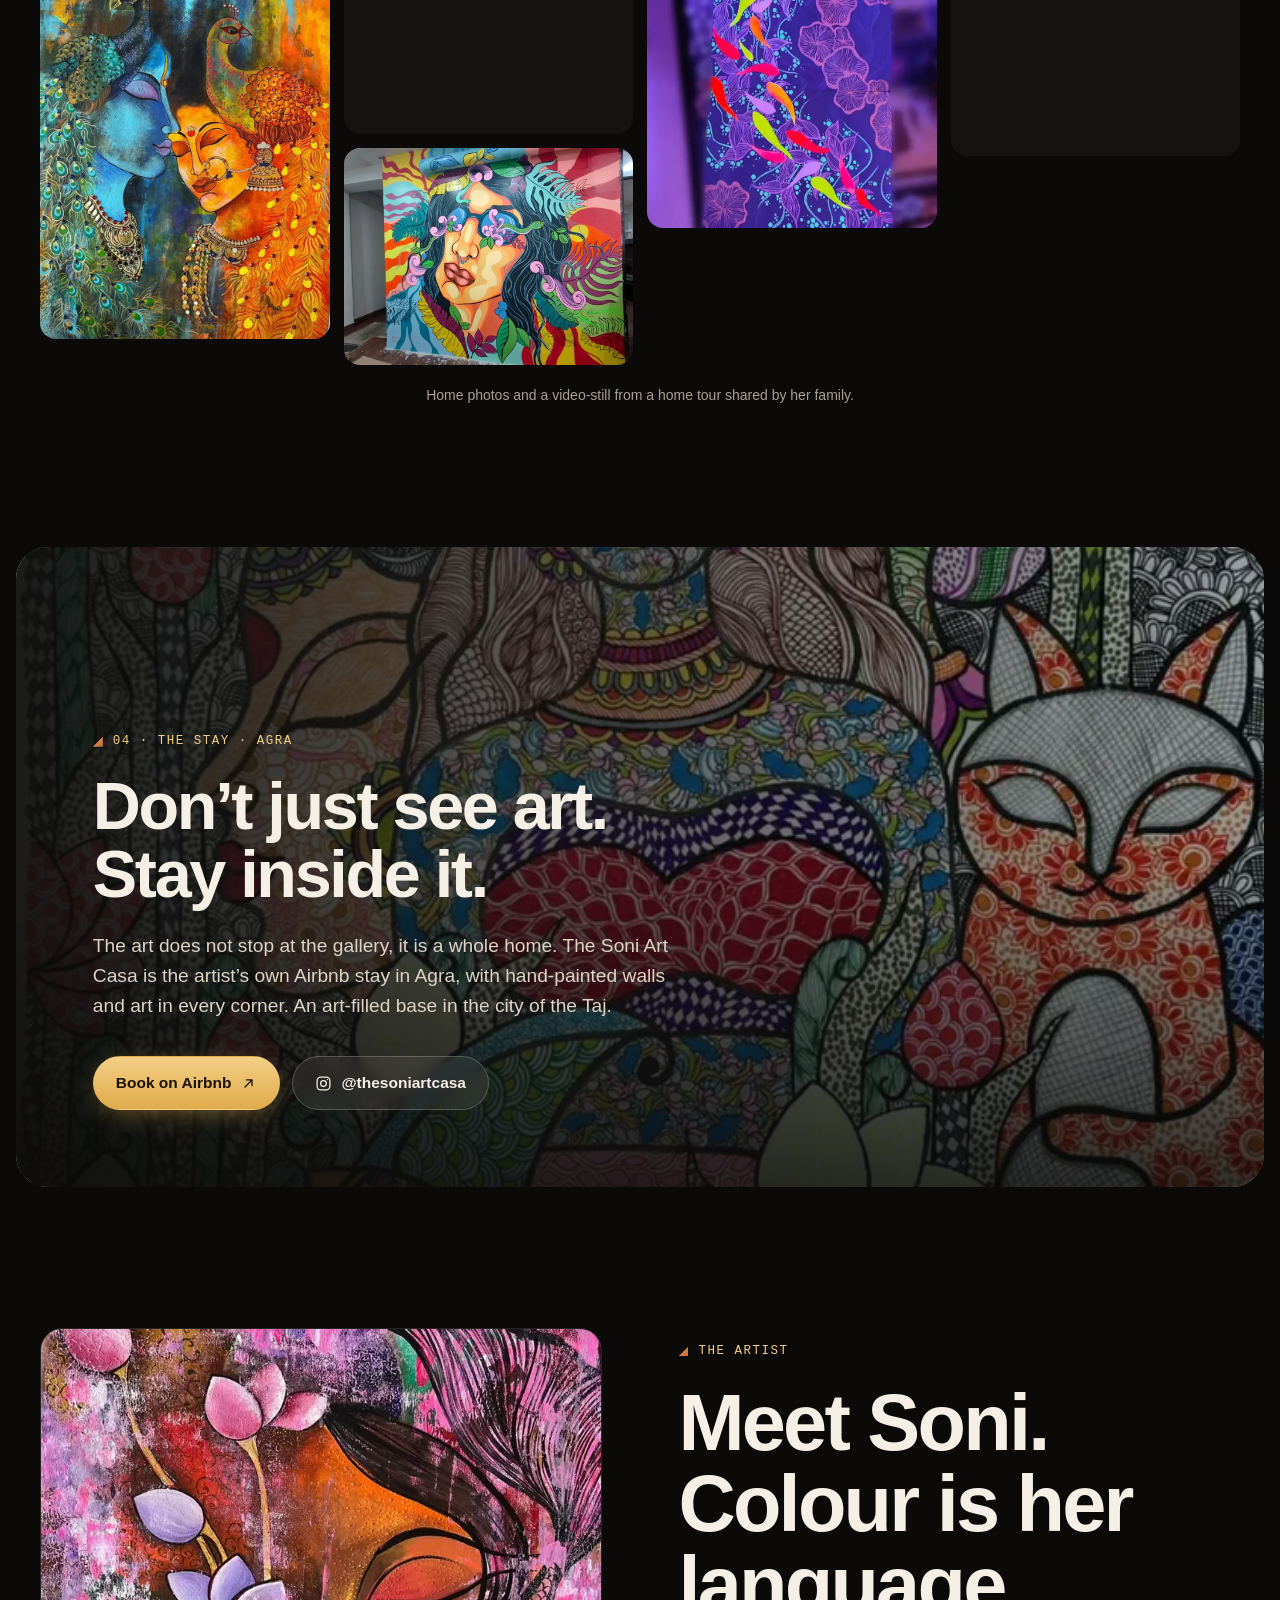
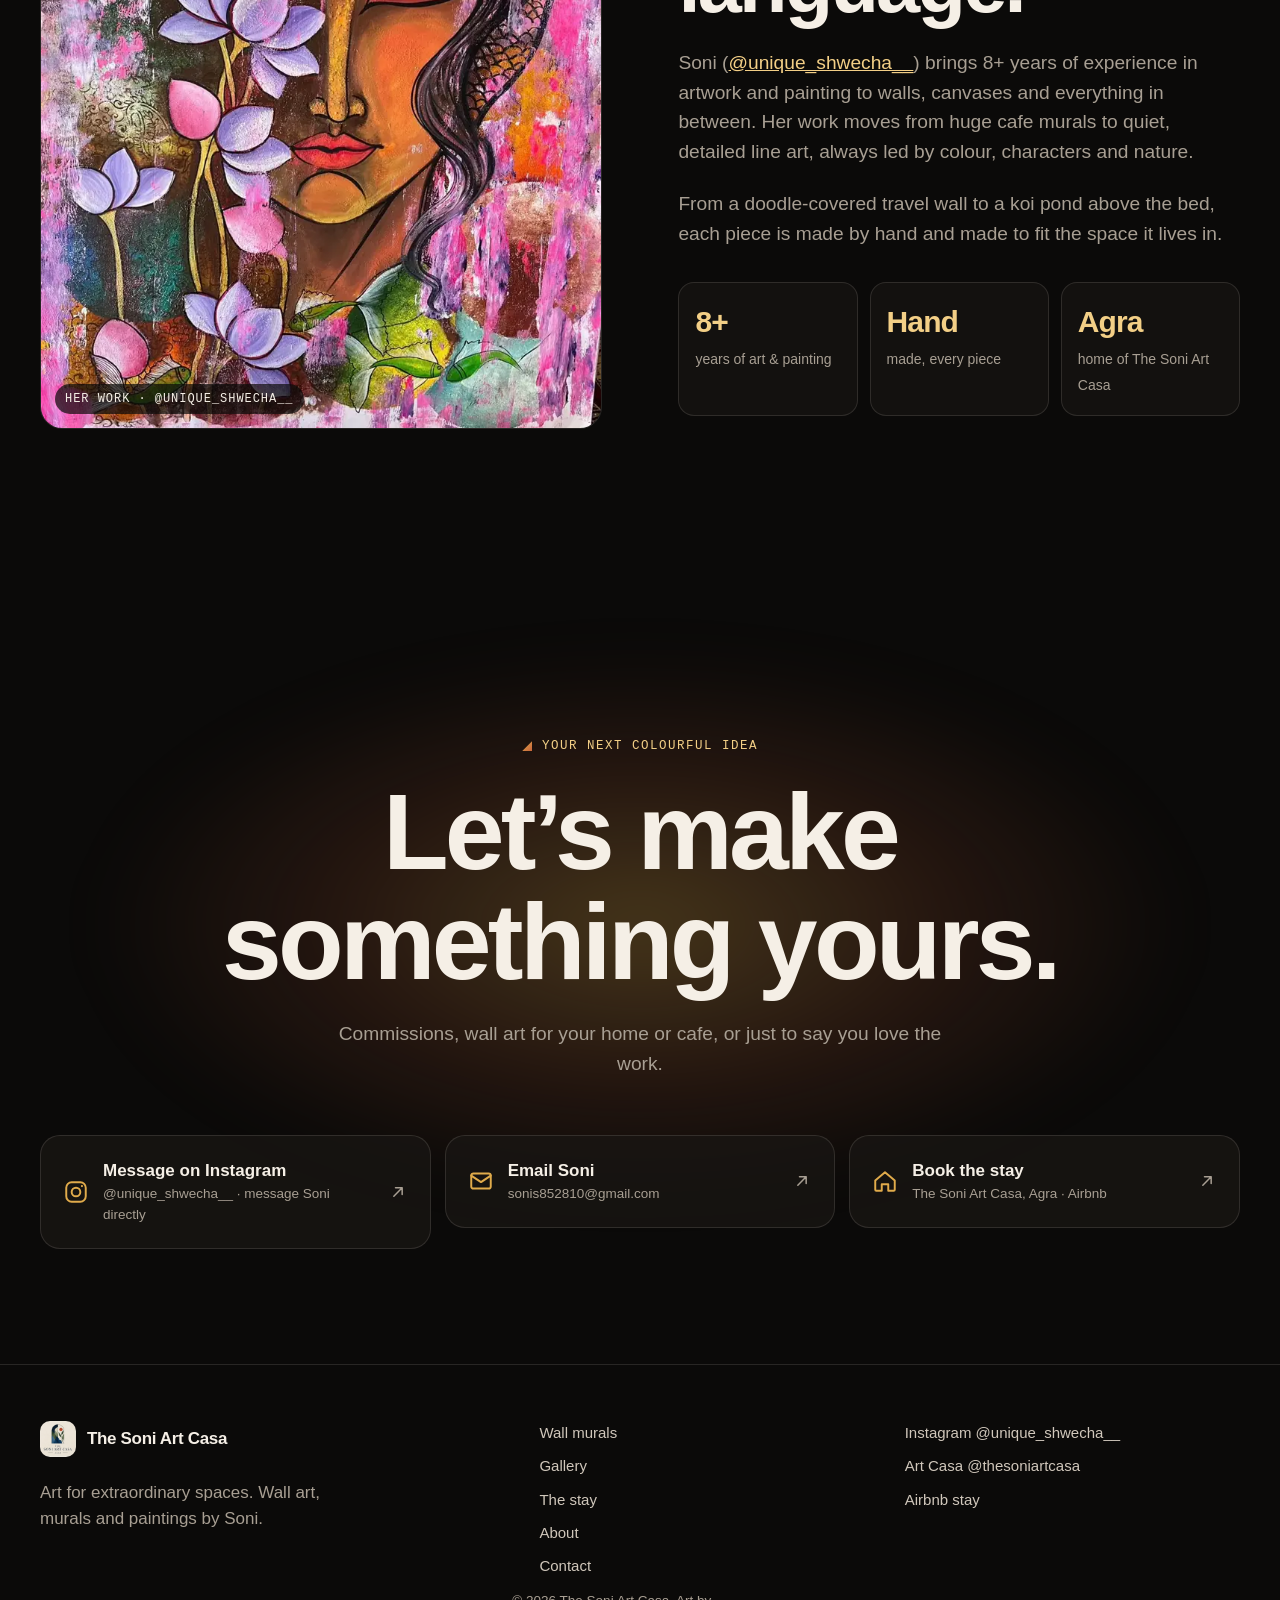
